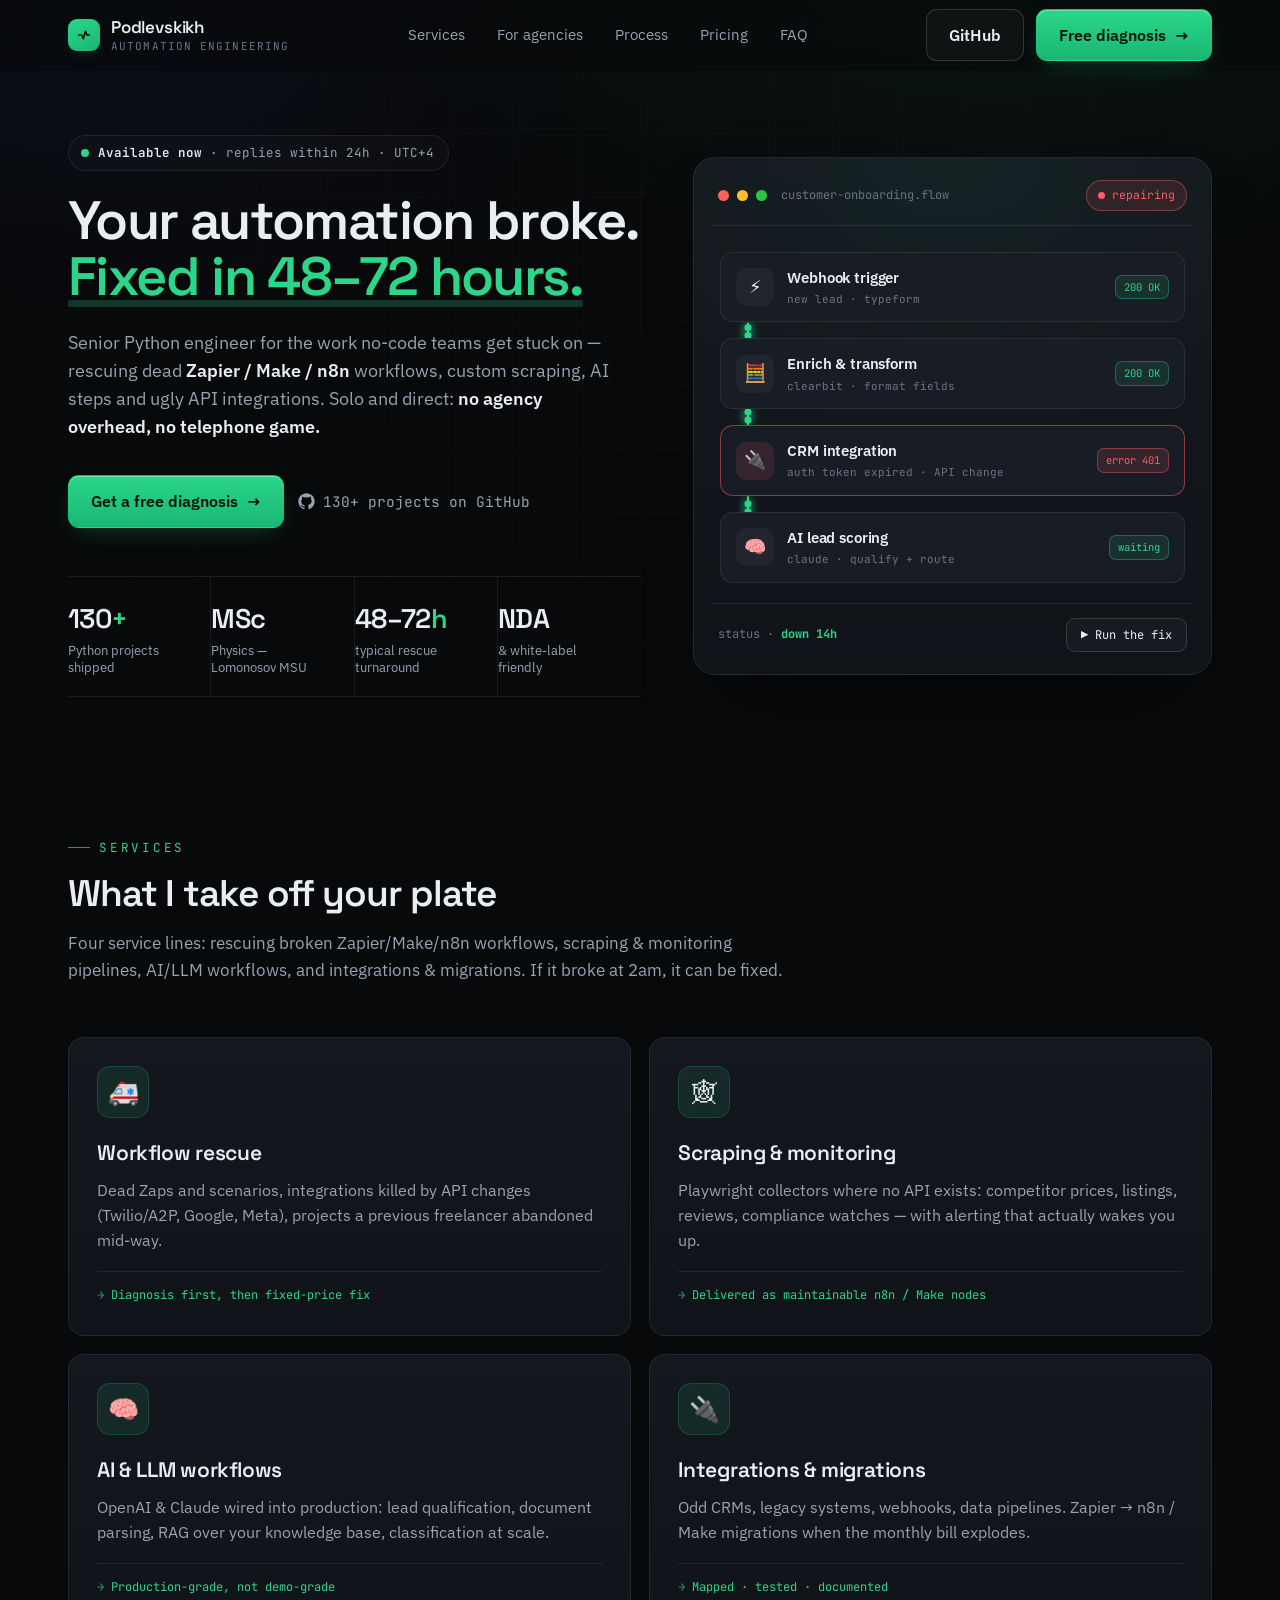
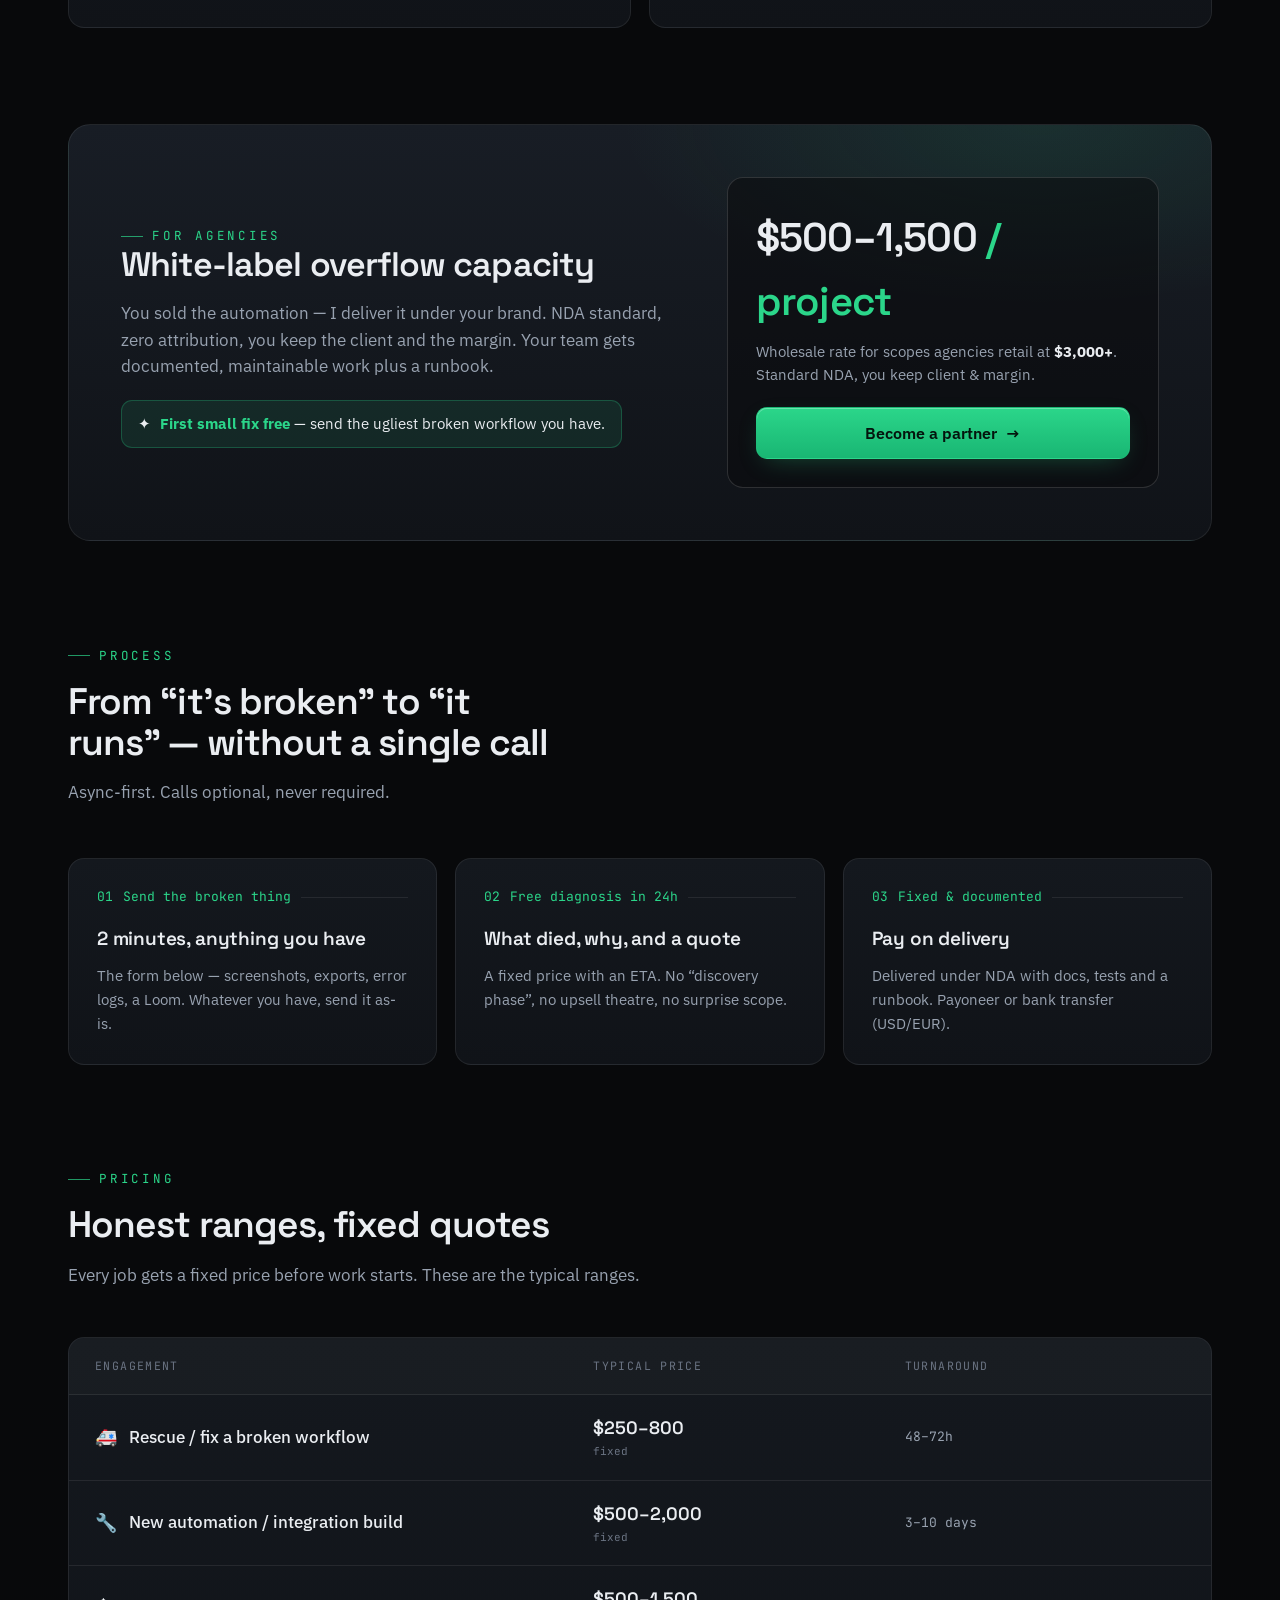
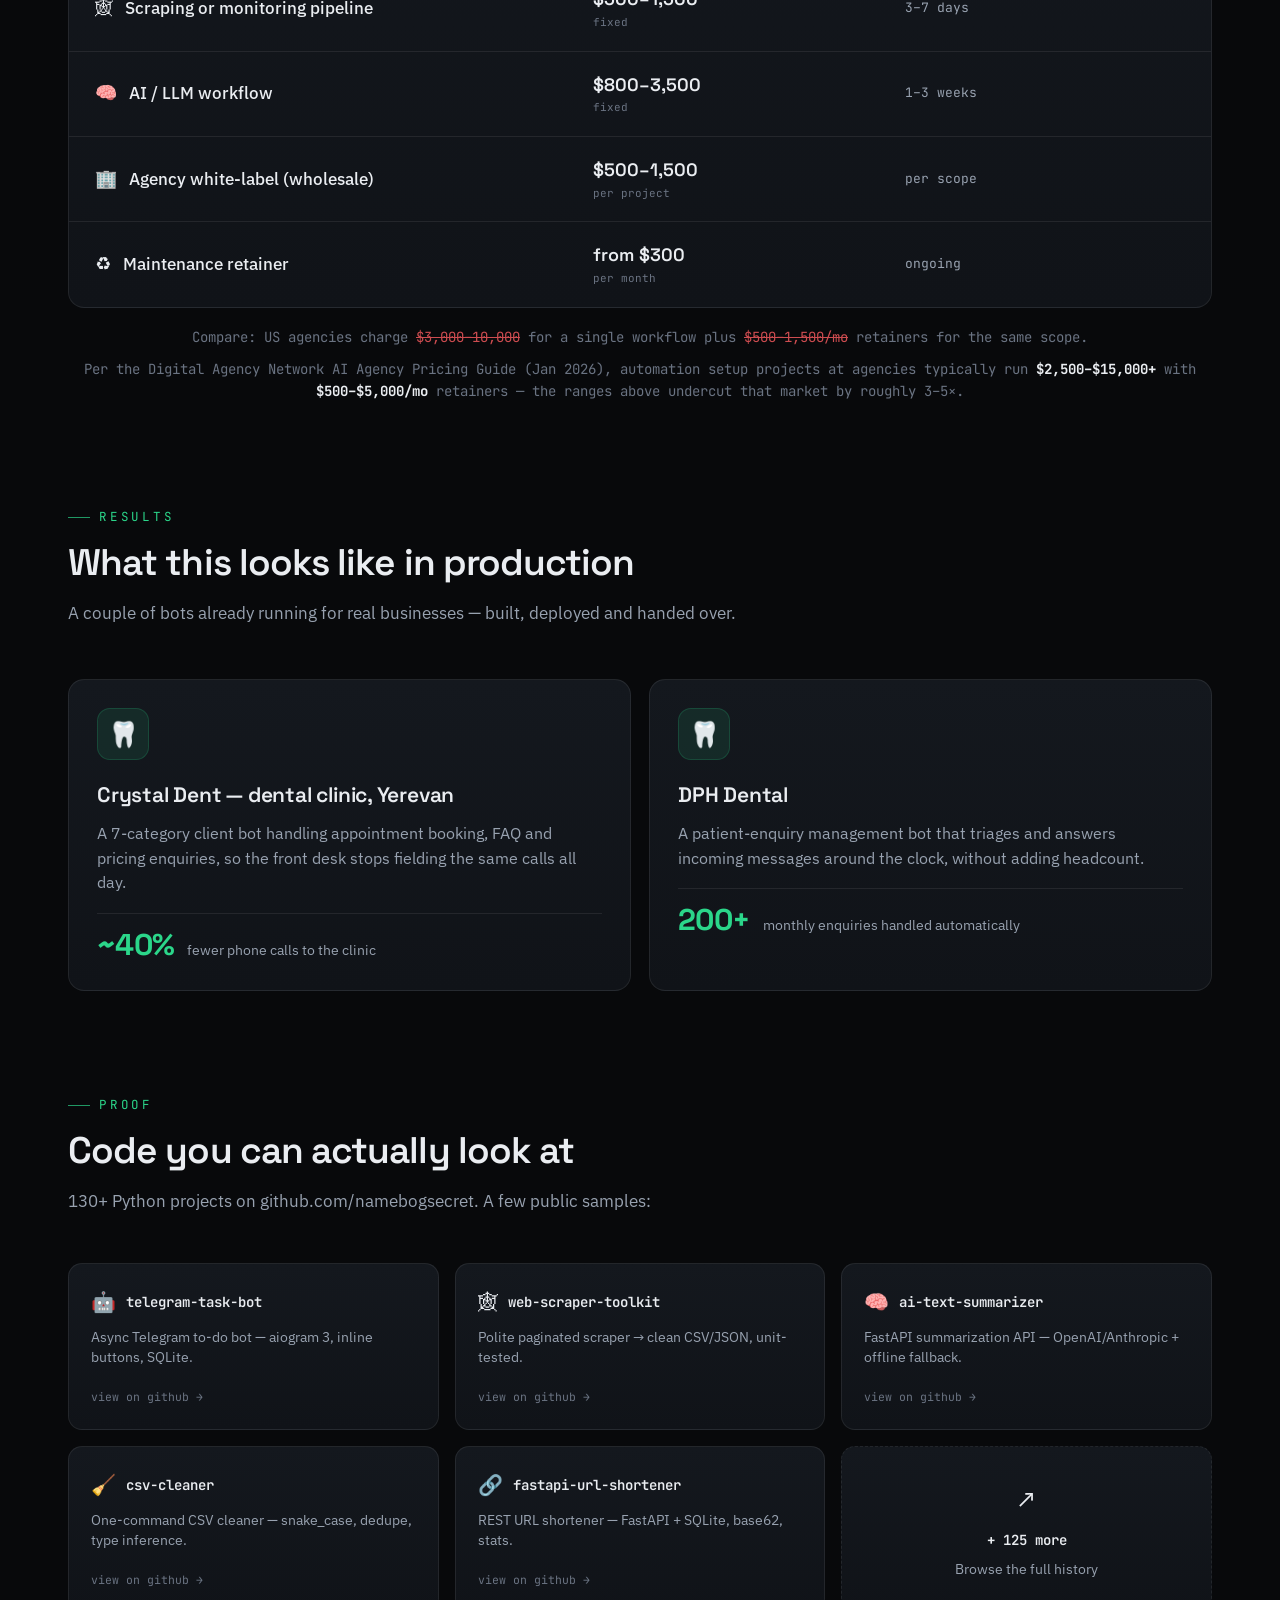
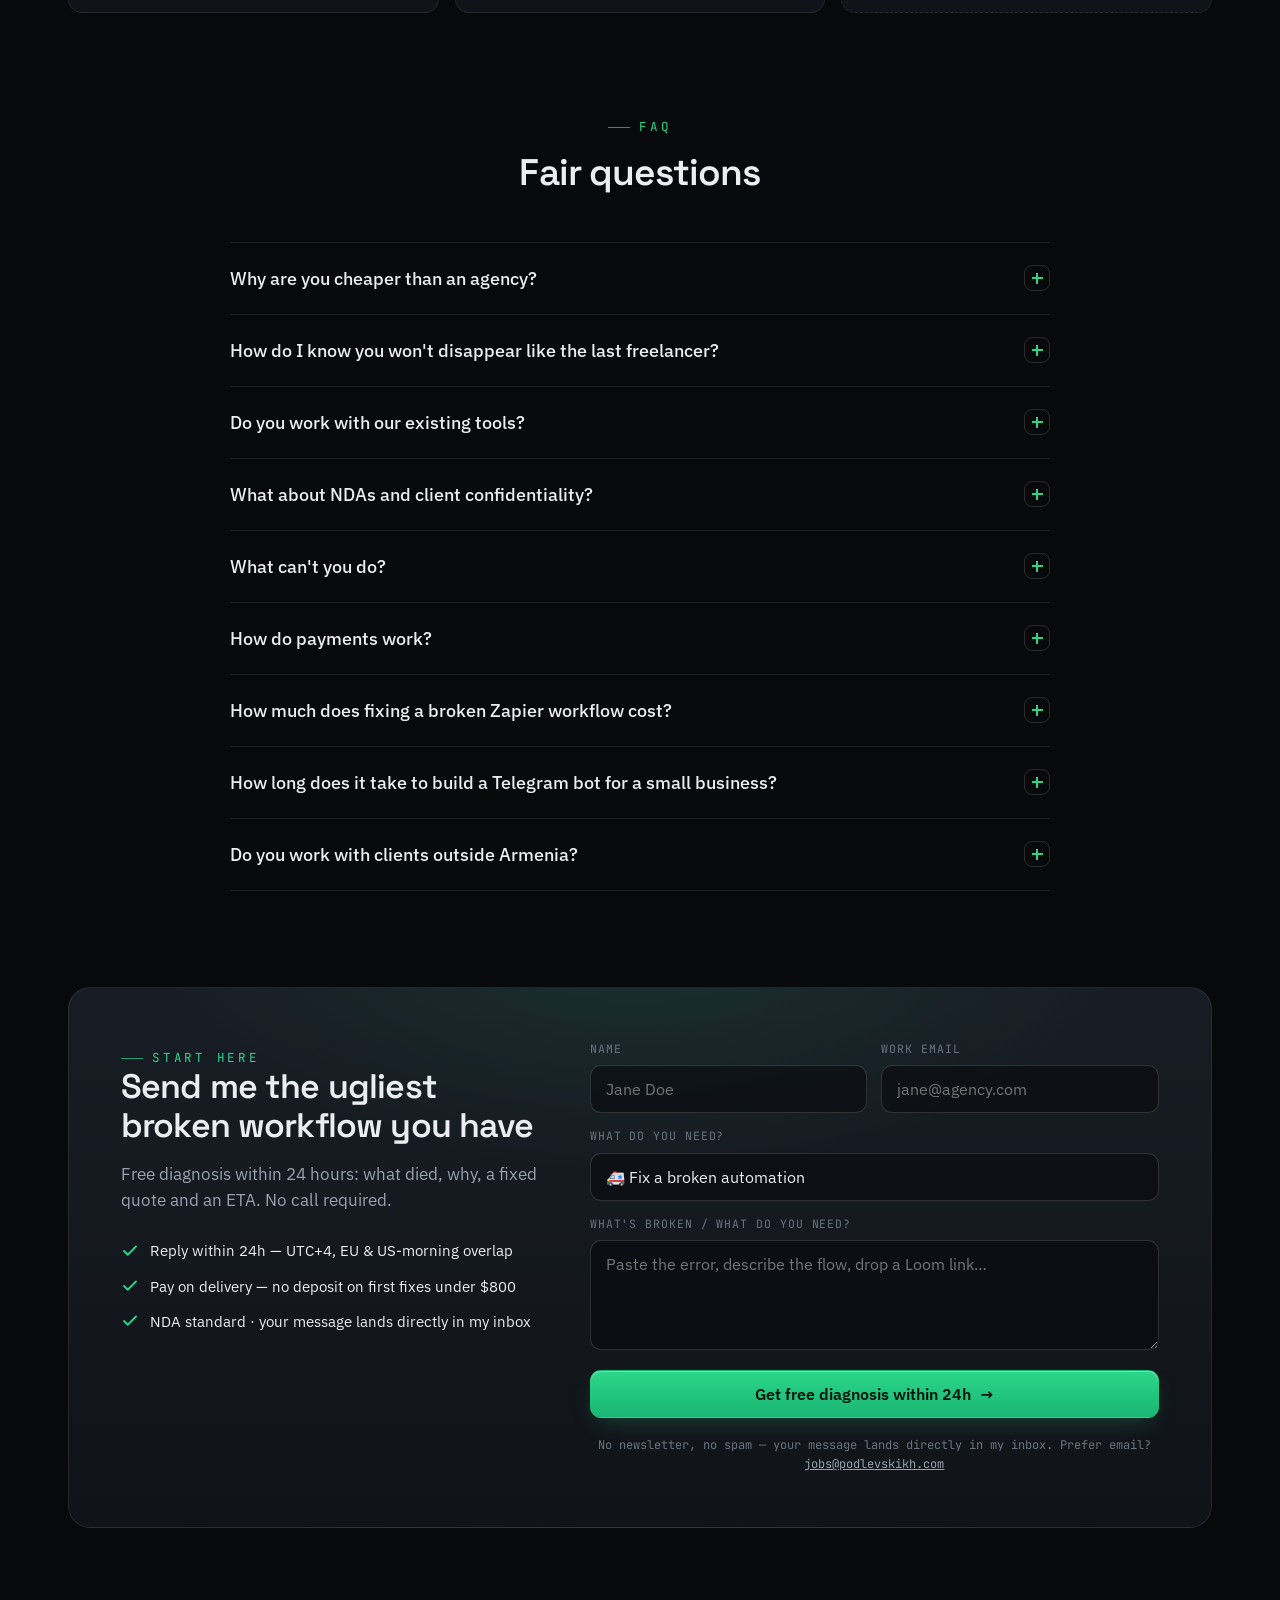
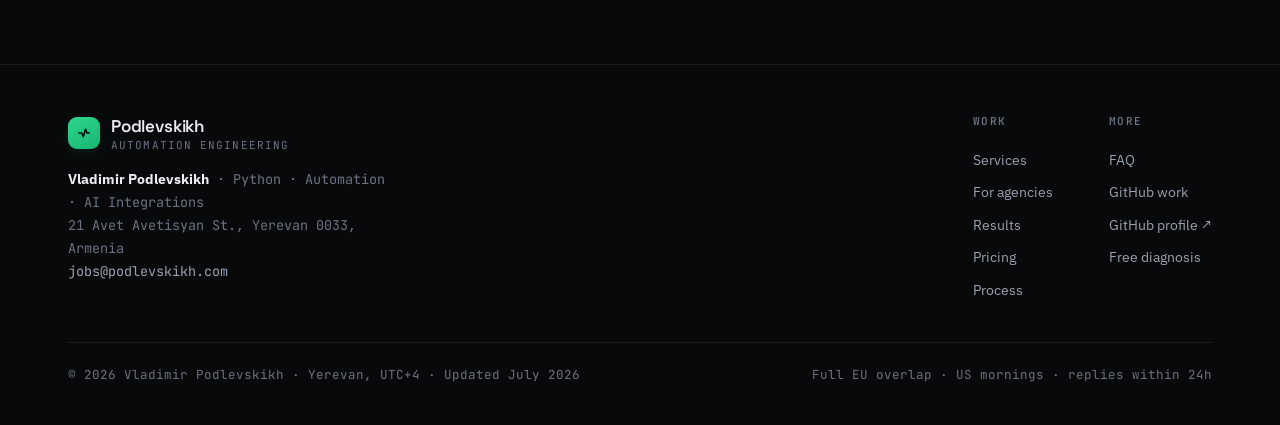
==== index.html @ 2c245bb0 "analytics: add CTA + outbound tracking Add the merged CTA-name + outbound-link click tracker right a" ====
<!DOCTYPE html>
<html lang="en">
<head>
<meta charset="UTF-8" />
<meta name="yandex-verification" content="cd1fa182e7c791ec" />
<meta name="viewport" content="width=device-width, initial-scale=1" />
<title>Podlevskikh Automation — Broken Zapier/Make/n8n Fixed in 48–72h</title>
<meta name="description" content="Senior Python engineer who rescues broken Zapier, Make and n8n automations in 48–72h, plus custom scraping, AI/LLM workflows and integrations." />
<link rel="canonical" href="https://auto.podlevskikh.com/" />
<meta property="og:title" content="Podlevskikh Automation — broken workflows fixed in 48–72h" />
<meta property="og:description" content="Rescue for dead Zapier/Make/n8n automations · custom scraping · AI/LLM workflows · white-label for agencies. Free diagnosis within 24h." />
<meta property="og:type" content="website" />
<meta property="og:url" content="https://auto.podlevskikh.com/" />
<link rel="icon" href="data:image/svg+xml,%3Csvg xmlns='http://www.w3.org/2000/svg' viewBox='0 0 100 100'%3E%3Ctext y='.9em' font-size='90'%3E🚑%3C/text%3E%3C/svg%3E" />
<script type="application/ld+json">
{"@context":"https://schema.org","@type":"ProfessionalService","name":"Podlevskikh Automation",
"description":"Automation rescue and custom workflow engineering: Zapier/Make/n8n fixes, web scraping, AI/LLM integrations.",
"datePublished":"2026-06-08","dateModified":"2026-07-11",
"founder":{"@type":"Person","@id":"https://tutor.podlevskikh.com/#vladimir","name":"Vladimir Podlevskikh",
"jobTitle":"Senior Python Automation Engineer",
"alumniOf":{"@type":"CollegeOrUniversity","name":"Lomonosov Moscow State University"},
"knowsAbout":["Zapier automation","Make.com","n8n","Python automation","Web scraping","LLM workflows","API integrations"],
"sameAs":["https://tutor.podlevskikh.com/","https://podlevskikh.com/","https://auto.podlevskikh.com/","https://calc.podlevskikh.com/","https://calculators.podlevskikh.com/","https://olymp.podlevskikh.com/","https://events.podlevskikh.com/","https://ideas.podlevskikh.com/","https://physics.podlevskikh.com/","https://aiact.podlevskikh.com/","https://github.com/namebogsecret","https://www.linkedin.com/in/vladimir-podlevskikh"]},
"email":"jobs@podlevskikh.com",
"url":"https://auto.podlevskikh.com/",
"address":{"@type":"PostalAddress","streetAddress":"21 Avet Avetisyan St.","addressLocality":"Yerevan","postalCode":"0033","addressCountry":"AM"},
"areaServed":["US","EU","UK"],"priceRange":"$250-$3500"}
</script>
<script type="application/ld+json">
{"@context":"https://schema.org","@type":"FAQPage","mainEntity":[
{"@type":"Question","name":"Why are you cheaper than an agency?","acceptedAnswer":{"@type":"Answer","text":"No office, no sales team, no project managers — you pay for engineering only. I'm based in Yerevan (UTC+4) with full EU overlap and US-morning availability, which keeps my costs low and my response times fast."}},
{"@type":"Question","name":"How do I know you won't disappear like the last freelancer?","acceptedAnswer":{"@type":"Answer","text":"Three things: you pay on delivery (not upfront), every job ships with documentation and a runbook your team can use without me, and my GitHub history — 130+ projects over years — is public."}},
{"@type":"Question","name":"Do you work with our existing tools?","acceptedAnswer":{"@type":"Answer","text":"Yes. n8n, Make, Zapier, plus raw Python where connectors don't exist. I deliver inside your stack so your team can maintain it — or I stay on a retainer and maintain it for you."}},
{"@type":"Question","name":"What about NDAs and client confidentiality?","acceptedAnswer":{"@type":"Answer","text":"NDA is standard for white-label work — your client never learns I exist. For direct clients: your data stays in your systems; I work through accesses you control and you revoke them when we're done."}},
{"@type":"Question","name":"What can't you do?","acceptedAnswer":{"@type":"Answer","text":"I don't take projects requiring HIPAA-regulated patient-data processing, on-site presence, or 24/7 phone support. If your project needs a 10-person team, I'll tell you in the diagnosis instead of pretending."}},
{"@type":"Question","name":"How do payments work?","acceptedAnswer":{"@type":"Answer","text":"Fixed quote, then delivery, then payment via Payoneer or bank transfer (USD/EUR). Retainers are billed monthly. No deposits for first-time fixes under $800."}},
{"@type":"Question","name":"How much does fixing a broken Zapier workflow cost?","acceptedAnswer":{"@type":"Answer","text":"A rescue or fix of a broken Zapier, Make or n8n workflow is a fixed price of $250–800, quoted up front after a free diagnosis, and delivered in 48–72 hours."}},
{"@type":"Question","name":"How long does it take to build a Telegram bot for a small business?","acceptedAnswer":{"@type":"Answer","text":"A custom Telegram or chatbot build typically takes 5–10 days from requirements to launch, with a first working demo within 48 hours. Prices start at $500."}},
{"@type":"Question","name":"Do you work with clients outside Armenia?","acceptedAnswer":{"@type":"Answer","text":"Yes. Work is async-first and fully remote for clients in the US, EU and UK, with EU and US-morning overlap from UTC+4. Most projects never need a single call."}}
]}
</script>
<link rel="preconnect" href="https://fonts.googleapis.com" />
<link rel="preconnect" href="https://fonts.gstatic.com" crossorigin />
<link href="https://fonts.googleapis.com/css2?family=Space+Grotesk:wght@400;500;600;700&family=IBM+Plex+Sans:wght@400;500;600&family=JetBrains+Mono:wght@400;500;600&display=swap" rel="stylesheet" />
<link rel="stylesheet" href="styles.css" />
<script>/* analytics: неблокирующая */
window.addEventListener("load",function(){try{window.goatcounter=window.goatcounter||{};window.goatcounter.path=function(p){return location.host+(p==="/"?"/index":p)};var s=document.createElement("script");s.async=true;s.src="//gc.zgo.at/count.js";s.setAttribute("data-goatcounter","https://stats.podlevskikh.com/count");s.onerror=function(){};document.body.appendChild(s)}catch(e){}});
</script>
<script>document.addEventListener("click",function(ev){try{var a=ev.target.closest("a");if(!a||!a.href)return;var href=a.href,name=null;if(/t\.me\/yerevan_afisha_bot/.test(href))name="telegram-afisha";else if(/t\.me\/podlevskikh_consult_bot/.test(href))name="telegram-consult";else if(/t\.me\/VladimirPodlevskikh/.test(href))name="telegram-personal";else if(/calendly\.com/.test(href))name="calendly";else if(/tutor\.podlevskikh\.com/.test(href)&&location.host!=="tutor.podlevskikh.com")name="to-tutor";var path;if(name){path="/cta-"+name;}else if(a.hostname&&a.hostname!==location.hostname&&(a.protocol==="http:"||a.protocol==="https:")){path="/out-"+a.hostname;}else return;var u="https://stats.podlevskikh.com/count?p="+encodeURIComponent(location.host+path)+"&e=true";if(navigator.sendBeacon){navigator.sendBeacon(u)}else{(new Image()).src=u}}catch(e){}},true);</script>
</head>
<body>

<!-- ============================ NAV ============================ -->
<header class="nav">
  <div class="wrap nav-inner">
    <a class="brand" href="#top">
      <span class="mark">
        <svg viewBox="0 0 24 24" fill="none" stroke="#04140d" stroke-width="2.2" stroke-linecap="round" stroke-linejoin="round">
          <path d="M5 12h4l2 5 3-10 2 5h3" />
        </svg>
      </span>
      <span>Podlevskikh<small>AUTOMATION ENGINEERING</small></span>
    </a>
    <nav class="nav-links">
      <a href="#services">Services</a>
      <a href="#agencies">For agencies</a>
      <a href="#process">Process</a>
      <a href="#pricing">Pricing</a>
      <a href="#faq">FAQ</a>
    </nav>
    <div class="nav-cta">
      <a class="btn btn-ghost" href="https://github.com/namebogsecret" target="_blank" rel="noopener">GitHub</a>
      <a class="btn btn-primary" href="#quote">Free diagnosis <span class="arrow">→</span></a>
    </div>
  </div>
</header>

<main id="top">

<!-- ============================ HERO ============================ -->
<section class="hero">
  <div class="wrap hero-grid">
    <div class="hero-left">
      <div class="status-pill reveal">
        <span class="dot"></span>
        <span><b>Available now</b> · replies within 24h · UTC+4</span>
      </div>
      <h1 class="hero-title reveal d1">Your automation broke.<br /><em>Fixed in 48–72 hours.</em></h1>
      <p class="hero-sub reveal d2">
        Senior Python engineer for the work no-code teams get stuck on — rescuing dead
        <strong>Zapier / Make / n8n</strong> workflows, custom scraping, AI steps and ugly API
        integrations. Solo and direct: <strong>no agency overhead, no telephone game.</strong>
      </p>
      <div class="hero-actions reveal d3">
        <a class="btn btn-primary" href="#quote">Get a free diagnosis <span class="arrow">→</span></a>
        <a class="gh-link" href="https://github.com/namebogsecret" target="_blank" rel="noopener">
          <svg viewBox="0 0 24 24" fill="currentColor"><path d="M12 .5C5.6.5.5 5.6.5 12c0 5.1 3.3 9.4 7.9 10.9.6.1.8-.2.8-.5v-2c-3.2.7-3.9-1.4-3.9-1.4-.5-1.3-1.3-1.7-1.3-1.7-1.1-.7.1-.7.1-.7 1.2.1 1.8 1.2 1.8 1.2 1 1.8 2.7 1.3 3.4 1 .1-.8.4-1.3.7-1.6-2.6-.3-5.3-1.3-5.3-5.7 0-1.3.5-2.3 1.2-3.1-.1-.3-.5-1.5.1-3.1 0 0 1-.3 3.3 1.2a11.5 11.5 0 0 1 6 0C17 4.6 18 4.9 18 4.9c.6 1.6.2 2.8.1 3.1.8.8 1.2 1.8 1.2 3.1 0 4.4-2.7 5.4-5.3 5.7.4.4.8 1.1.8 2.2v3.3c0 .3.2.6.8.5 4.6-1.5 7.9-5.8 7.9-10.9C23.5 5.6 18.4.5 12 .5Z"/></svg>
          130+ projects on GitHub
        </a>
      </div>

      <div class="hero-trust reveal d4">
        <div class="cell">
          <div class="num"><span data-count="130" data-suffix="+">0</span><span class="u">+</span></div>
          <div class="lbl">Python projects<br />shipped</div>
        </div>
        <div class="cell">
          <div class="num">MSc</div>
          <div class="lbl">Physics —<br />Lomonosov MSU</div>
        </div>
        <div class="cell">
          <div class="num"><span data-count="48">0</span>–<span data-count="72">0</span><span class="u">h</span></div>
          <div class="lbl">typical rescue<br />turnaround</div>
        </div>
        <div class="cell">
          <div class="num">NDA</div>
          <div class="lbl">&amp; white-label<br />friendly</div>
        </div>
      </div>
    </div>

    <!-- workflow diagram -->
    <div class="hero-right reveal d2">
      <div class="flow-card">
        <div class="flow-head">
          <div class="left">
            <span class="tl"></span><span class="tl"></span><span class="tl"></span>
            <span class="title">customer-onboarding.flow</span>
          </div>
          <span class="flow-state broken"><span class="sd"></span>workflow down</span>
        </div>

        <div class="flow-stage">
          <svg class="flow-svg" preserveAspectRatio="none"></svg>
          <div class="flow-nodes">
            <div class="fnode ok">
              <span class="ico">⚡</span>
              <span class="meta"><span class="nm">Webhook trigger</span><span class="ds">new lead · typeform</span></span>
              <span class="badge">200 OK</span>
            </div>
            <div class="fnode ok">
              <span class="ico">🧮</span>
              <span class="meta"><span class="nm">Enrich &amp; transform</span><span class="ds">clearbit · format fields</span></span>
              <span class="badge">200 OK</span>
            </div>
            <div class="fnode target">
              <span class="ico">🔌</span>
              <span class="meta"><span class="nm">CRM integration</span><span class="ds">auth token expired · API change</span></span>
              <span class="badge">error 401</span>
            </div>
            <div class="fnode ok">
              <span class="ico">🧠</span>
              <span class="meta"><span class="nm">AI lead scoring</span><span class="ds">claude · qualify + route</span></span>
              <span class="badge">waiting</span>
            </div>
          </div>
        </div>

        <div class="flow-foot">
          <span class="timer">status · <b>down 14h</b></span>
          <button class="flow-btn"><span>▶</span> Run the fix</button>
        </div>
      </div>
    </div>
  </div>
</section>

<!-- ============================ SERVICES ============================ -->
<section class="section" id="services">
  <div class="wrap">
    <div class="section-head reveal">
      <span class="eyebrow">Services</span>
      <h2>What I take off your plate</h2>
      <p>Four service lines: rescuing broken Zapier/Make/n8n workflows, scraping &amp; monitoring pipelines, AI/LLM workflows, and integrations &amp; migrations. If it broke at 2am, it can be fixed.</p>
    </div>

    <div class="services-grid">
      <article class="svc reveal">
        <div class="ico">🚑</div>
        <h3>Workflow rescue</h3>
        <p>Dead Zaps and scenarios, integrations killed by API changes (Twilio/A2P, Google, Meta), projects a previous freelancer abandoned mid-way.</p>
        <span class="tag">Diagnosis first, then fixed-price fix</span>
      </article>

      <article class="svc reveal d1">
        <div class="ico">🕸</div>
        <h3>Scraping &amp; monitoring</h3>
        <p>Playwright collectors where no API exists: competitor prices, listings, reviews, compliance watches — with alerting that actually wakes you up.</p>
        <span class="tag">Delivered as maintainable n8n / Make nodes</span>
      </article>

      <article class="svc reveal">
        <div class="ico">🧠</div>
        <h3>AI &amp; LLM workflows</h3>
        <p>OpenAI &amp; Claude wired into production: lead qualification, document parsing, RAG over your knowledge base, classification at scale.</p>
        <span class="tag">Production-grade, not demo-grade</span>
      </article>

      <article class="svc reveal d1">
        <div class="ico">🔌</div>
        <h3>Integrations &amp; migrations</h3>
        <p>Odd CRMs, legacy systems, webhooks, data pipelines. Zapier → n8n / Make migrations when the monthly bill explodes.</p>
        <span class="tag">Mapped · tested · documented</span>
      </article>
    </div>
  </div>
</section>

<!-- ============================ AGENCIES ============================ -->
<section class="section" id="agencies" style="padding-top: 0;">
  <div class="wrap">
    <div class="band reveal">
      <div class="band-text">
        <span class="eyebrow">For agencies</span>
        <h2>White-label overflow capacity</h2>
        <p>You sold the automation — I deliver it under your brand. NDA standard, zero attribution, you keep the client and the margin. Your team gets documented, maintainable work plus a runbook.</p>
        <div class="free">✦ <span><b>First small fix free</b> — send the ugliest broken workflow you have.</span></div>
      </div>
      <div class="price-box">
        <div class="big">$500–1,500<span> / project</span></div>
        <div class="cap">Wholesale rate for scopes agencies retail at <b style="color:var(--text)">$3,000+</b>. Standard NDA, you keep client &amp; margin.</div>
        <a class="btn btn-primary" href="#quote" style="margin-top:20px;width:100%;justify-content:center;">Become a partner <span class="arrow">→</span></a>
      </div>
    </div>
  </div>
</section>

<!-- ============================ PROCESS ============================ -->
<section class="section" id="process" style="padding-top: 0;">
  <div class="wrap">
    <div class="section-head reveal">
      <span class="eyebrow">Process</span>
      <h2>From “it's broken” to “it runs” — without a single call</h2>
      <p>Async-first. Calls optional, never required.</p>
    </div>

    <div class="steps">
      <div class="step reveal">
        <div class="n">Send the broken thing</div>
        <h3>2 minutes, anything you have</h3>
        <p>The form below — screenshots, exports, error logs, a Loom. Whatever you have, send it as-is.</p>
      </div>
      <div class="step reveal d1">
        <div class="n">Free diagnosis in 24h</div>
        <h3>What died, why, and a quote</h3>
        <p>A fixed price with an ETA. No “discovery phase”, no upsell theatre, no surprise scope.</p>
      </div>
      <div class="step reveal d2">
        <div class="n">Fixed &amp; documented</div>
        <h3>Pay on delivery</h3>
        <p>Delivered under NDA with docs, tests and a runbook. Payoneer or bank transfer (USD/EUR).</p>
      </div>
    </div>
  </div>
</section>

<!-- ============================ PRICING ============================ -->
<section class="section" id="pricing" style="padding-top: 0;">
  <div class="wrap">
    <div class="section-head reveal">
      <span class="eyebrow">Pricing</span>
      <h2>Honest ranges, fixed quotes</h2>
      <p>Every job gets a fixed price before work starts. These are the typical ranges.</p>
    </div>

    <div class="ptable reveal">
      <div class="prow head">
        <div>Engagement</div><div>Typical price</div><div>Turnaround</div>
      </div>
      <div class="prow">
        <div class="eng"><span class="e-ico">🚑</span> Rescue / fix a broken workflow</div>
        <div class="pp">$250–800 <span class="fx">fixed</span></div>
        <div class="tt">48–72h</div>
      </div>
      <div class="prow">
        <div class="eng"><span class="e-ico">🔧</span> New automation / integration build</div>
        <div class="pp">$500–2,000 <span class="fx">fixed</span></div>
        <div class="tt">3–10 days</div>
      </div>
      <div class="prow">
        <div class="eng"><span class="e-ico">🕸</span> Scraping or monitoring pipeline</div>
        <div class="pp">$500–1,500 <span class="fx">fixed</span></div>
        <div class="tt">3–7 days</div>
      </div>
      <div class="prow">
        <div class="eng"><span class="e-ico">🧠</span> AI / LLM workflow</div>
        <div class="pp">$800–3,500 <span class="fx">fixed</span></div>
        <div class="tt">1–3 weeks</div>
      </div>
      <div class="prow">
        <div class="eng"><span class="e-ico">🏢</span> Agency white-label (wholesale)</div>
        <div class="pp">$500–1,500 <span class="fx">per project</span></div>
        <div class="tt">per scope</div>
      </div>
      <div class="prow">
        <div class="eng"><span class="e-ico">♻️</span> Maintenance retainer</div>
        <div class="pp">from $300 <span class="fx">per month</span></div>
        <div class="tt">ongoing</div>
      </div>
    </div>
    <p class="pcompare reveal">Compare: US agencies charge <s>$3,000–10,000</s> for a single workflow plus <s>$500–1,500/mo</s> retainers for the same scope.</p>
    <p class="pcompare reveal" style="margin-top:10px;">Per the <a href="https://digitalagencynetwork.com/ai-agency-pricing/" target="_blank" rel="noopener">Digital Agency Network AI Agency Pricing Guide (Jan 2026)</a>, automation setup projects at agencies typically run <b style="color:var(--text)">$2,500–$15,000+</b> with <b style="color:var(--text)">$500–$5,000/mo</b> retainers — the ranges above undercut that market by roughly 3–5×.</p>
  </div>
</section>

<!-- ============================ RESULTS ============================ -->
<section class="section" id="results" style="padding-top: 0;">
  <div class="wrap">
    <div class="section-head reveal">
      <span class="eyebrow">Results</span>
      <h2>What this looks like in production</h2>
      <p>A couple of bots already running for real businesses — built, deployed and handed over.</p>
    </div>

    <div class="services-grid">
      <article class="svc case reveal">
        <div class="ico">🦷</div>
        <h3>Crystal Dent — dental clinic, Yerevan</h3>
        <p>A 7-category client bot handling appointment booking, FAQ and pricing enquiries, so the front desk stops fielding the same calls all day.</p>
        <div class="case-stat"><span class="big">~40%</span><span class="cap">fewer phone calls to the clinic</span></div>
      </article>

      <article class="svc case reveal d1">
        <div class="ico">🦷</div>
        <h3>DPH Dental</h3>
        <p>A patient-enquiry management bot that triages and answers incoming messages around the clock, without adding headcount.</p>
        <div class="case-stat"><span class="big">200+</span><span class="cap">monthly enquiries handled automatically</span></div>
      </article>
    </div>
  </div>
</section>

<!-- ============================ PROOF ============================ -->
<section class="section" id="proof" style="padding-top: 0;">
  <div class="wrap">
    <div class="section-head reveal">
      <span class="eyebrow">Proof</span>
      <h2>Code you can actually look at</h2>
      <p>130+ Python projects on github.com/namebogsecret. A few public samples:</p>
    </div>

    <div class="proof-grid">
      <a class="repo reveal" href="https://github.com/namebogsecret/telegram-task-bot" target="_blank" rel="noopener">
        <div class="top"><span class="rico">🤖</span><span class="rname">telegram-task-bot</span></div>
        <p>Async Telegram to-do bot — aiogram 3, inline buttons, SQLite.</p>
        <span class="gh">view on github →</span>
      </a>
      <a class="repo reveal d1" href="https://github.com/namebogsecret/web-scraper-toolkit" target="_blank" rel="noopener">
        <div class="top"><span class="rico">🕸</span><span class="rname">web-scraper-toolkit</span></div>
        <p>Polite paginated scraper → clean CSV/JSON, unit-tested.</p>
        <span class="gh">view on github →</span>
      </a>
      <a class="repo reveal d2" href="https://github.com/namebogsecret/ai-text-summarizer" target="_blank" rel="noopener">
        <div class="top"><span class="rico">🧠</span><span class="rname">ai-text-summarizer</span></div>
        <p>FastAPI summarization API — OpenAI/Anthropic + offline fallback.</p>
        <span class="gh">view on github →</span>
      </a>
      <a class="repo reveal" href="https://github.com/namebogsecret/csv-cleaner" target="_blank" rel="noopener">
        <div class="top"><span class="rico">🧹</span><span class="rname">csv-cleaner</span></div>
        <p>One-command CSV cleaner — snake_case, dedupe, type inference.</p>
        <span class="gh">view on github →</span>
      </a>
      <a class="repo reveal d1" href="https://github.com/namebogsecret/fastapi-url-shortener" target="_blank" rel="noopener">
        <div class="top"><span class="rico">🔗</span><span class="rname">fastapi-url-shortener</span></div>
        <p>REST URL shortener — FastAPI + SQLite, base62, stats.</p>
        <span class="gh">view on github →</span>
      </a>
      <a class="repo reveal d2" href="https://github.com/namebogsecret" target="_blank" rel="noopener" style="display:flex;align-items:center;justify-content:center;text-align:center;border-style:dashed;">
        <div style="display:flex;flex-direction:column;gap:8px;align-items:center;">
          <span class="rico" style="font-size:26px;">↗</span>
          <span class="rname">+ 125 more</span>
          <p style="margin:0;">Browse the full history</p>
        </div>
      </a>
    </div>
  </div>
</section>

<!-- ============================ FAQ ============================ -->
<section class="section" id="faq" style="padding-top: 0;">
  <div class="wrap">
    <div class="section-head center reveal">
      <span class="eyebrow" style="justify-content:center;">FAQ</span>
      <h2>Fair questions</h2>
    </div>

    <div class="faq-wrap reveal">
      <div class="faq-item">
        <button class="faq-q">Why are you cheaper than an agency?<span class="pm"></span></button>
        <div class="faq-a"><div class="inner">No office, no sales team, no project managers — you pay for engineering only. I'm based in Yerevan (UTC+4) with full EU overlap and US-morning availability, which keeps my costs low and my response times fast.</div></div>
      </div>
      <div class="faq-item">
        <button class="faq-q">How do I know you won't disappear like the last freelancer?<span class="pm"></span></button>
        <div class="faq-a"><div class="inner">Three things: you pay on delivery (not upfront), every job ships with documentation and a runbook your team can use without me, and my GitHub history — 130+ projects over years — is public. Disappearing acts don't leave that kind of paper trail.</div></div>
      </div>
      <div class="faq-item">
        <button class="faq-q">Do you work with our existing tools?<span class="pm"></span></button>
        <div class="faq-a"><div class="inner">Yes. n8n, Make, Zapier, plus raw Python where connectors don't exist. I deliver inside your stack so your team can maintain it — or I stay on a retainer and maintain it for you.</div></div>
      </div>
      <div class="faq-item">
        <button class="faq-q">What about NDAs and client confidentiality?<span class="pm"></span></button>
        <div class="faq-a"><div class="inner">NDA is standard for white-label work — your client never learns I exist. For direct clients: your data stays in your systems; I work through accesses you control and you revoke them when we're done.</div></div>
      </div>
      <div class="faq-item">
        <button class="faq-q">What can't you do?<span class="pm"></span></button>
        <div class="faq-a"><div class="inner">I don't take projects requiring HIPAA-regulated patient-data processing, on-site presence, or 24/7 phone support. If your project needs a 10-person team, I'll tell you in the diagnosis instead of pretending.</div></div>
      </div>
      <div class="faq-item">
        <button class="faq-q">How do payments work?<span class="pm"></span></button>
        <div class="faq-a"><div class="inner">Fixed quote → delivery → payment via Payoneer or bank transfer (USD/EUR). Retainers are billed monthly. No deposits for first-time fixes under $800.</div></div>
      </div>
      <div class="faq-item">
        <button class="faq-q">How much does fixing a broken Zapier workflow cost?<span class="pm"></span></button>
        <div class="faq-a"><div class="inner">A rescue or fix of a broken Zapier, Make or n8n workflow is a fixed price of $250–800, quoted up front after a free diagnosis, and delivered in 48–72 hours. You see the price before any work starts.</div></div>
      </div>
      <div class="faq-item">
        <button class="faq-q">How long does it take to build a Telegram bot for a small business?<span class="pm"></span></button>
        <div class="faq-a"><div class="inner">A custom Telegram or chatbot build typically takes 5–10 days from requirements to launch, with a first working demo within 48 hours. Prices start at $500, depending on scope and integrations.</div></div>
      </div>
      <div class="faq-item">
        <button class="faq-q">Do you work with clients outside Armenia?<span class="pm"></span></button>
        <div class="faq-a"><div class="inner">Yes. Work is async-first and fully remote — clients in the US, EU and UK, with EU and US-morning overlap from UTC+4 (Yerevan). Most projects never need a single call.</div></div>
      </div>
    </div>
  </div>
</section>

<!-- ============================ CONTACT ============================ -->
<section class="section" id="quote" style="padding-top: 0;">
  <div class="wrap">
    <div class="contact reveal">
      <div class="left">
        <span class="eyebrow">Start here</span>
        <h2>Send me the ugliest broken workflow you have</h2>
        <p>Free diagnosis within 24 hours: what died, why, a fixed quote and an ETA. No call required.</p>
        <div class="assure">
          <div class="a"><svg class="c" viewBox="0 0 24 24" fill="none" stroke="currentColor" stroke-width="2.4" stroke-linecap="round" stroke-linejoin="round"><path d="M20 6 9 17l-5-5"/></svg> Reply within 24h — UTC+4, EU &amp; US-morning overlap</div>
          <div class="a"><svg class="c" viewBox="0 0 24 24" fill="none" stroke="currentColor" stroke-width="2.4" stroke-linecap="round" stroke-linejoin="round"><path d="M20 6 9 17l-5-5"/></svg> Pay on delivery — no deposit on first fixes under $800</div>
          <div class="a"><svg class="c" viewBox="0 0 24 24" fill="none" stroke="currentColor" stroke-width="2.4" stroke-linecap="round" stroke-linejoin="round"><path d="M20 6 9 17l-5-5"/></svg> NDA standard · your message lands directly in my inbox</div>
        </div>
      </div>

      <form class="form" id="quote-form" action="https://formsubmit.co/ajax/jobs@podlevskikh.com" method="POST">
        <input type="hidden" name="_subject" value="🔥 LEAD: automation request from landing" />
        <input type="hidden" name="_template" value="table" />
        <input type="text" name="_honey" style="display:none" tabindex="-1" autocomplete="off" />
        <div class="field row2">
          <div class="field"><label for="name">Name</label><input id="name" name="name" type="text" placeholder="Jane Doe" required /></div>
          <div class="field"><label for="email">Work email</label><input id="email" name="email" type="email" placeholder="jane@agency.com" required /></div>
        </div>
        <div class="field">
          <label for="need">What do you need?</label>
          <select id="need" name="type">
            <option value="rescue">🚑 Fix a broken automation</option>
            <option value="build">🔧 Build a new automation / integration</option>
            <option value="scraping">🕸 Scraping / monitoring pipeline</option>
            <option value="ai">🧠 AI / LLM workflow</option>
            <option value="whitelabel">🏢 Agency — white-label partnership</option>
            <option value="other">Something else</option>
          </select>
        </div>
        <div class="field">
          <label for="msg">What's broken / what do you need?</label>
          <textarea id="msg" name="message" placeholder="Paste the error, describe the flow, drop a Loom link…" required></textarea>
        </div>
        <button class="btn btn-primary submit" type="submit" style="width:100%;justify-content:center;">Get free diagnosis within 24h <span class="arrow">→</span></button>
        <p class="form-note">No newsletter, no spam — your message lands directly in my inbox. Prefer email? <a href="mailto:jobs@podlevskikh.com" style="color:var(--muted);text-decoration:underline;">jobs@podlevskikh.com</a></p>
        <div class="form-success"><span style="font-size:18px;">✅</span><span><b>Got it.</b> Your diagnosis lands in your inbox within 24 hours. — Vladimir</span></div>
      </form>
    </div>
  </div>
</section>

</main>

<!-- ============================ FOOTER ============================ -->
<footer class="footer">
  <div class="wrap">
    <div class="footer-grid">
      <div class="footer-brand" style="max-width:320px;">
        <a class="brand" href="#top">
          <span class="mark">
            <svg viewBox="0 0 24 24" fill="none" stroke="#04140d" stroke-width="2.2" stroke-linecap="round" stroke-linejoin="round"><path d="M5 12h4l2 5 3-10 2 5h3" /></svg>
          </span>
          <span>Podlevskikh<small>AUTOMATION ENGINEERING</small></span>
        </a>
        <p class="addr" style="margin-top:14px;">
          <b style="color:var(--text);font-family:var(--font-body);">Vladimir Podlevskikh</b> · Python · Automation · AI Integrations<br />
          21 Avet Avetisyan St., Yerevan 0033, Armenia<br />
          <a href="mailto:jobs@podlevskikh.com">jobs@podlevskikh.com</a>
        </p>
      </div>
      <div class="cols">
        <div class="col">
          <p class="col-h">Work</p>
          <a href="#services">Services</a>
          <a href="#agencies">For agencies</a>
          <a href="#results">Results</a>
          <a href="#pricing">Pricing</a>
          <a href="#process">Process</a>
        </div>
        <div class="col">
          <p class="col-h">More</p>
          <a href="#faq">FAQ</a>
          <a href="#proof">GitHub work</a>
          <a href="https://github.com/namebogsecret" target="_blank" rel="noopener">GitHub profile ↗</a>
          <a href="#quote">Free diagnosis</a>
        </div>
      </div>
    </div>
    <div class="footer-bottom">
      <span>© 2026 Vladimir Podlevskikh · Yerevan, UTC+4 · <span class="updated">Updated July 2026</span></span>
      <span>Full EU overlap · US mornings · replies within 24h</span>
    </div>
  </div>
</footer>

<script src="app.js"></script>
</body>
</html>
---- styles.css ----
/* ============================================================
   Podlevskikh Automation — engineering-grade landing
   Dark technical aesthetic. Space Grotesk / IBM Plex / JetBrains Mono
   ============================================================ */

:root {
  /* surfaces */
  --bg: #08090B;
  --bg-grid: #0B0D10;
  --elev: #101318;
  --surface: #14181E;
  --surface-2: #181D25;
  --line: rgba(255, 255, 255, 0.08);
  --line-2: rgba(255, 255, 255, 0.14);

  /* text */
  --text: #EAEDF1;
  --muted: #98A2B0;
  --faint: #6A7382;

  /* accent (emerald = "it runs") — overridable via tweaks */
  --accent: #2BD68A;
  --accent-2: #19B673;
  --accent-ink: #04140D;
  --accent-glow: rgba(43, 214, 138, 0.35);
  --accent-soft: rgba(43, 214, 138, 0.10);

  /* signal */
  --danger: #FF5E62;
  --danger-soft: rgba(255, 94, 98, 0.12);
  --amber: #F5B544;

  --radius: 16px;
  --radius-lg: 22px;
  --maxw: 1200px;

  --font-display: "Space Grotesk", system-ui, sans-serif;
  --font-body: "IBM Plex Sans", system-ui, sans-serif;
  --font-mono: "JetBrains Mono", ui-monospace, monospace;

  --ease: cubic-bezier(0.22, 1, 0.36, 1);
}

* { box-sizing: border-box; margin: 0; padding: 0; }

html { scroll-behavior: smooth; -webkit-font-smoothing: antialiased; scroll-padding-top: 90px; }

body {
  font-family: var(--font-body);
  background: var(--bg);
  color: var(--text);
  line-height: 1.6;
  font-size: 17px;
  overflow-x: hidden;
  background-image:
    radial-gradient(1100px 600px at 78% -8%, rgba(43, 214, 138, 0.08), transparent 60%),
    radial-gradient(900px 500px at 8% 4%, rgba(60, 120, 255, 0.05), transparent 55%);
  background-attachment: fixed;
}

::selection { background: var(--accent); color: var(--accent-ink); }

a { color: inherit; text-decoration: none; }

.wrap { width: 100%; max-width: var(--maxw); margin: 0 auto; padding: 0 28px; }

/* faint global grid texture */
body::before {
  content: "";
  position: fixed;
  inset: 0;
  pointer-events: none;
  z-index: 0;
  background-image:
    linear-gradient(to right, rgba(255, 255, 255, 0.022) 1px, transparent 1px),
    linear-gradient(to bottom, rgba(255, 255, 255, 0.022) 1px, transparent 1px);
  background-size: 64px 64px;
  mask-image: radial-gradient(circle at 50% 30%, #000 0%, transparent 80%);
}

/* ============================ Eyebrow / labels ============================ */
.eyebrow {
  font-family: var(--font-mono);
  font-size: 12.5px;
  letter-spacing: 0.22em;
  text-transform: uppercase;
  color: var(--accent);
  display: inline-flex;
  align-items: center;
  gap: 9px;
}
.eyebrow::before {
  content: "";
  width: 22px; height: 1px;
  background: var(--accent);
  opacity: 0.7;
}

/* ============================ Buttons ============================ */
.btn {
  --pad-y: 13px;
  font-family: var(--font-body);
  font-weight: 600;
  font-size: 15.5px;
  padding: var(--pad-y) 22px;
  border-radius: 11px;
  border: 1px solid transparent;
  cursor: pointer;
  display: inline-flex;
  align-items: center;
  gap: 9px;
  transition: transform 0.25s var(--ease), background 0.25s var(--ease),
    box-shadow 0.25s var(--ease), border-color 0.25s var(--ease);
  white-space: nowrap;
}
.btn:active { transform: translateY(1px) scale(0.99); }

.btn-primary {
  background: linear-gradient(180deg, var(--accent), var(--accent-2));
  color: var(--accent-ink);
  box-shadow: 0 8px 26px -10px var(--accent-glow), inset 0 1px 0 rgba(255, 255, 255, 0.3);
}
.btn-primary:hover {
  transform: translateY(-2px);
  box-shadow: 0 16px 40px -12px var(--accent-glow), inset 0 1px 0 rgba(255, 255, 255, 0.35);
}
.btn-primary .arrow { transition: transform 0.3s var(--ease); }
.btn-primary:hover .arrow { transform: translateX(4px); }

.btn-ghost {
  background: rgba(255, 255, 255, 0.03);
  border-color: var(--line-2);
  color: var(--text);
}
.btn-ghost:hover { background: rgba(255, 255, 255, 0.06); border-color: var(--accent); }

/* ============================ Nav ============================ */
.nav {
  position: sticky;
  top: 0;
  z-index: 100;
  backdrop-filter: blur(14px);
  background: rgba(8, 9, 11, 0.62);
  border-bottom: 1px solid transparent;
  transition: border-color 0.3s, background 0.3s;
}
.nav.scrolled {
  border-bottom-color: var(--line);
  background: rgba(8, 9, 11, 0.86);
}
.nav-inner {
  display: flex;
  align-items: center;
  justify-content: space-between;
  height: 70px;
}
.brand { display: flex; align-items: center; gap: 11px; font-family: var(--font-display); font-weight: 600; font-size: 17px; letter-spacing: -0.01em; }
.brand .mark {
  width: 32px; height: 32px;
  border-radius: 9px;
  background: linear-gradient(150deg, var(--accent), var(--accent-2));
  display: grid; place-items: center;
  box-shadow: 0 6px 18px -8px var(--accent-glow);
  position: relative;
  flex: none;
}
.brand .mark svg { width: 18px; height: 18px; }
.brand small { color: var(--faint); font-family: var(--font-mono); font-weight: 400; font-size: 11px; letter-spacing: 0.1em; display: block; margin-top: -3px; }

.nav-links { display: flex; align-items: center; gap: 4px; }
.nav-links a {
  padding: 9px 14px;
  font-size: 14.5px;
  color: var(--muted);
  border-radius: 9px;
  transition: color 0.2s, background 0.2s;
}
.nav-links a:hover { color: var(--text); background: rgba(255, 255, 255, 0.04); }
.nav-cta { display: flex; align-items: center; gap: 12px; }
.nav-toggle { display: none; }

@media (max-width: 900px) {
  .nav-links { display: none; }
  .nav-cta .btn-ghost { display: none; }
}

/* ============================ Hero ============================ */
.hero { position: relative; z-index: 1; padding: 64px 0 36px; }
.hero-grid {
  display: grid;
  grid-template-columns: 1.05fr 0.95fr;
  gap: 52px;
  align-items: center;
}
.status-pill {
  display: inline-flex; align-items: center; gap: 9px;
  font-family: var(--font-mono);
  font-size: 12.5px;
  color: var(--muted);
  padding: 7px 14px 7px 12px;
  border: 1px solid var(--line);
  border-radius: 100px;
  background: rgba(255, 255, 255, 0.02);
  white-space: nowrap;
}
.status-pill .dot {
  width: 8px; height: 8px; border-radius: 50%;
  background: var(--accent);
  box-shadow: 0 0 0 0 var(--accent-glow);
  animation: pulse 2.4s infinite;
}
@keyframes pulse {
  0% { box-shadow: 0 0 0 0 var(--accent-glow); }
  70% { box-shadow: 0 0 0 9px transparent; }
  100% { box-shadow: 0 0 0 0 transparent; }
}
.status-pill b { color: var(--text); font-weight: 600; }

h1.hero-title {
  font-family: var(--font-display);
  font-weight: 600;
  font-size: clamp(31px, 4.4vw, 54px);
  line-height: 1.04;
  letter-spacing: -0.03em;
  margin: 22px 0 0;
  text-wrap: balance;
}
h1.hero-title em {
  font-style: normal;
  position: relative;
  color: var(--accent);
  white-space: nowrap;
}
h1.hero-title em::after {
  content: "";
  position: absolute;
  left: 0; right: 0; bottom: 0.08em;
  height: 0.12em;
  background: var(--accent);
  opacity: 0.22;
  border-radius: 2px;
}
.hero-sub {
  font-size: 17.5px;
  color: var(--muted);
  max-width: 560px;
  margin: 24px 0 0;
}
.hero-sub strong { color: var(--text); font-weight: 600; }
.hero-actions { display: flex; gap: 14px; margin-top: 34px; flex-wrap: wrap; align-items: center; }
.gh-link { display: inline-flex; align-items: center; gap: 8px; color: var(--muted); font-size: 14.5px; font-family: var(--font-mono); transition: color 0.2s; }
.gh-link:hover { color: var(--text); }
.gh-link svg { width: 17px; height: 17px; }

/* hero trust row */
.hero-trust {
  display: grid;
  grid-template-columns: repeat(4, 1fr);
  gap: 0;
  margin-top: 48px;
  border-top: 1px solid var(--line);
  border-bottom: 1px solid var(--line);
}
.hero-trust .cell { padding: 20px 18px 20px 0; border-right: 1px solid var(--line); }
.hero-trust .cell:last-child { border-right: 0; padding-right: 0; }
.hero-trust .num { font-family: var(--font-display); font-size: 27px; font-weight: 600; letter-spacing: -0.02em; color: var(--text); }
.hero-trust .num .u { color: var(--accent); }
.hero-trust .lbl { font-size: 12.5px; color: var(--muted); margin-top: 2px; line-height: 1.35; }

@media (max-width: 980px) {
  .hero-grid { grid-template-columns: 1fr; gap: 40px; }
  .hero-trust { grid-template-columns: repeat(2, 1fr); }
  .hero-trust .cell:nth-child(2) { border-right: 0; }
  .hero-trust .cell:nth-child(1), .hero-trust .cell:nth-child(2) { border-bottom: 1px solid var(--line); }
}

/* ============================ Workflow diagram ============================ */
.flow-card {
  position: relative;
  background:
    radial-gradient(120% 100% at 50% 0%, rgba(43, 214, 138, 0.06), transparent 60%),
    linear-gradient(180deg, var(--surface), var(--elev));
  border: 1px solid var(--line);
  border-radius: var(--radius-lg);
  padding: 18px;
  box-shadow: 0 40px 80px -40px rgba(0, 0, 0, 0.8);
  overflow: hidden;
}
.flow-head {
  display: flex; align-items: center; justify-content: space-between;
  padding: 4px 6px 14px;
  border-bottom: 1px solid var(--line);
}
.flow-head .left { display: flex; align-items: center; gap: 8px; }
.flow-head .tl { width: 11px; height: 11px; border-radius: 50%; background: #2a2f38; }
.flow-head .tl:nth-child(1) { background: #ff5f57; }
.flow-head .tl:nth-child(2) { background: #febc2e; }
.flow-head .tl:nth-child(3) { background: #28c840; }
.flow-head .title { font-family: var(--font-mono); font-size: 12px; color: var(--faint); margin-left: 6px; white-space: nowrap; }
.flow-state {
  font-family: var(--font-mono);
  font-size: 11.5px;
  padding: 5px 11px;
  border-radius: 100px;
  border: 1px solid var(--line);
  transition: all 0.4s var(--ease);
  display: inline-flex; align-items: center; gap: 7px;
  white-space: nowrap;
  flex: none;
}
.flow-state .sd { width: 7px; height: 7px; border-radius: 50%; }
.flow-state.broken { color: var(--danger); border-color: rgba(255, 94, 98, 0.4); background: var(--danger-soft); }
.flow-state.broken .sd { background: var(--danger); }
.flow-state.fixed { color: var(--accent); border-color: rgba(43, 214, 138, 0.4); background: var(--accent-soft); }
.flow-state.fixed .sd { background: var(--accent); box-shadow: 0 0 8px var(--accent); }

.flow-stage { position: relative; padding: 26px 8px 14px; }
.flow-svg { position: absolute; inset: 0; width: 100%; height: 100%; pointer-events: none; }
.flow-nodes { position: relative; display: flex; flex-direction: column; gap: 16px; z-index: 2; }
.fnode {
  display: flex; align-items: center; gap: 13px;
  background: var(--surface-2);
  border: 1px solid var(--line);
  border-radius: 13px;
  padding: 13px 15px;
  transition: all 0.45s var(--ease);
  position: relative;
}
.fnode .ico {
  width: 38px; height: 38px; border-radius: 10px;
  display: grid; place-items: center;
  background: rgba(255, 255, 255, 0.04);
  font-size: 18px; flex: none;
}
.fnode .meta { flex: 1; min-width: 0; display: flex; flex-direction: column; gap: 1px; }
.fnode .nm { font-size: 14.5px; font-weight: 600; letter-spacing: -0.01em; }
.fnode .ds { font-family: var(--font-mono); font-size: 11px; color: var(--faint); margin-top: 1px; }
.fnode .badge {
  font-family: var(--font-mono); font-size: 10.5px;
  padding: 3px 8px; border-radius: 7px;
  border: 1px solid var(--line);
  color: var(--muted);
  transition: all 0.4s;
  white-space: nowrap;
  flex: none;
}
.fnode.ok .badge { color: var(--accent); border-color: rgba(43, 214, 138, 0.35); background: var(--accent-soft); }

/* the broken node */
.fnode.target { border-color: rgba(255, 94, 98, 0.5); }
.fnode.target .ico { background: var(--danger-soft); }
.fnode.target .badge { color: var(--danger); border-color: rgba(255, 94, 98, 0.4); background: var(--danger-soft); }
.flow-stage.is-fixed .fnode.target { border-color: rgba(43, 214, 138, 0.45); box-shadow: 0 0 0 1px rgba(43, 214, 138, 0.15), 0 14px 30px -16px var(--accent-glow); }
.flow-stage.is-fixed .fnode.target .ico { background: var(--accent-soft); }
.flow-stage.is-fixed .fnode.target .badge { color: var(--accent); border-color: rgba(43, 214, 138, 0.4); background: var(--accent-soft); }

.fnode.target.shake { animation: shake 0.5s ease-in-out infinite; }
@keyframes shake {
  0%, 100% { transform: translateX(0); }
  25% { transform: translateX(-2px); }
  75% { transform: translateX(2px); }
}

/* connectors */
.wire { stroke: var(--line-2); stroke-width: 2; fill: none; transition: stroke 0.4s; }
.wire.live { stroke: var(--accent); filter: drop-shadow(0 0 4px var(--accent-glow)); }
.wire.dead { stroke: var(--danger); stroke-dasharray: 5 5; }
.packet { fill: var(--accent); filter: drop-shadow(0 0 5px var(--accent)); }

.flow-foot {
  display: flex; align-items: center; justify-content: space-between;
  margin-top: 6px; padding: 14px 6px 4px;
  border-top: 1px solid var(--line);
}
.flow-foot .timer { font-family: var(--font-mono); font-size: 12px; color: var(--faint); }
.flow-foot .timer b { color: var(--accent); }
.flow-btn {
  font-family: var(--font-mono); font-size: 12px;
  padding: 8px 14px; border-radius: 9px;
  border: 1px solid var(--line-2);
  background: rgba(255, 255, 255, 0.03);
  color: var(--text); cursor: pointer;
  transition: all 0.25s var(--ease);
  display: inline-flex; align-items: center; gap: 7px;
}
.flow-btn:hover { border-color: var(--accent); color: var(--accent); }
.flow-btn { white-space: nowrap; }

/* ============================ Sections ============================ */
section { position: relative; z-index: 1; }
.section { padding: 96px 0; }
.section-head { max-width: 720px; }
.section-head.center { margin: 0 auto; text-align: center; }
.section-head h2 {
  font-family: var(--font-display);
  font-weight: 600;
  font-size: clamp(26px, 3vw, 37px);
  line-height: 1.1;
  letter-spacing: -0.025em;
  margin: 16px 0 0;
  text-wrap: balance;
}
.section-head p { color: var(--muted); font-size: 17px; margin-top: 16px; }

/* services */
.services-grid {
  display: grid;
  grid-template-columns: repeat(2, 1fr);
  gap: 18px;
  margin-top: 52px;
}
.svc {
  position: relative;
  background: linear-gradient(180deg, var(--surface), var(--elev));
  border: 1px solid var(--line);
  border-radius: var(--radius);
  padding: 28px;
  overflow: hidden;
  transition: transform 0.4s var(--ease), border-color 0.4s, box-shadow 0.4s;
}
.svc::after {
  content: "";
  position: absolute;
  inset: 0;
  background: radial-gradient(420px 200px at var(--mx, 50%) var(--my, 0%), var(--accent-soft), transparent 70%);
  opacity: 0;
  transition: opacity 0.4s;
  pointer-events: none;
}
.svc:hover { transform: translateY(-4px); border-color: var(--line-2); box-shadow: 0 30px 60px -34px rgba(0, 0, 0, 0.9); }
.svc:hover::after { opacity: 1; }
.svc .ico {
  width: 52px; height: 52px; border-radius: 13px;
  display: grid; place-items: center; font-size: 25px;
  background: var(--accent-soft);
  border: 1px solid rgba(43, 214, 138, 0.18);
  margin-bottom: 18px;
}
.svc h3 { font-family: var(--font-display); font-weight: 600; font-size: 21px; letter-spacing: -0.01em; }
.svc p { color: var(--muted); font-size: 15.5px; margin-top: 9px; }
.svc .tag {
  display: inline-flex; align-items: center; gap: 7px;
  font-family: var(--font-mono); font-size: 12px;
  color: var(--accent);
  margin-top: 18px;
  padding-top: 14px;
  border-top: 1px solid var(--line);
  width: 100%;
}
.svc .tag::before { content: "→"; opacity: 0.7; }

/* results / case cards */
.svc .case-stat {
  display: flex; align-items: baseline; gap: 12px; flex-wrap: wrap;
  margin-top: 18px; padding-top: 16px;
  border-top: 1px solid var(--line);
}
.svc .case-stat .big {
  font-family: var(--font-display); font-weight: 700;
  font-size: 30px; letter-spacing: -0.02em; color: var(--accent);
  line-height: 1;
}
.svc .case-stat .cap { color: var(--muted); font-size: 14px; }

@media (max-width: 760px) { .services-grid { grid-template-columns: 1fr; } }

/* agencies band */
.band {
  background:
    radial-gradient(700px 300px at 85% 0%, var(--accent-soft), transparent 60%),
    linear-gradient(180deg, var(--surface-2), var(--elev));
  border: 1px solid var(--line);
  border-radius: var(--radius-lg);
  padding: 52px;
  display: grid;
  grid-template-columns: 1.3fr 1fr;
  gap: 44px;
  align-items: center;
  position: relative;
  overflow: hidden;
}
.band .price-box {
  background: rgba(8, 9, 11, 0.5);
  border: 1px solid var(--line-2);
  border-radius: var(--radius);
  padding: 28px;
}
.band .price-box .big { font-family: var(--font-display); font-size: 40px; font-weight: 600; letter-spacing: -0.02em; }
.band .price-box .big span { color: var(--accent); }
.band .price-box .cap { color: var(--muted); font-size: 14.5px; margin-top: 6px; }
.band h2 { font-family: var(--font-display); font-weight: 600; font-size: clamp(25px, 2.7vw, 34px); letter-spacing: -0.025em; line-height: 1.12; }
.band p { color: var(--muted); margin-top: 16px; font-size: 16.5px; }
.band .free {
  display: inline-flex; align-items: center; gap: 9px;
  margin-top: 20px;
  font-size: 15px;
  padding: 11px 16px;
  border-radius: 11px;
  background: var(--accent-soft);
  border: 1px solid rgba(43, 214, 138, 0.25);
  color: var(--text);
}
.band .free b { color: var(--accent); }
@media (max-width: 820px) { .band { grid-template-columns: 1fr; padding: 34px; gap: 28px; } }

/* process */
.steps { display: grid; grid-template-columns: repeat(3, 1fr); gap: 18px; margin-top: 52px; counter-reset: step; }
.step {
  position: relative;
  background: linear-gradient(180deg, var(--surface), var(--elev));
  border: 1px solid var(--line);
  border-radius: var(--radius);
  padding: 28px;
}
.step .n {
  counter-increment: step;
  font-family: var(--font-mono);
  font-size: 13px; color: var(--accent);
  display: flex; align-items: center; gap: 10px;
  margin-bottom: 16px;
}
.step .n::before { content: "0" counter(step); font-size: 13px; }
.step .n::after { content: ""; flex: 1; height: 1px; background: var(--line); }
.step h3 { font-family: var(--font-display); font-weight: 600; font-size: 19px; letter-spacing: -0.01em; }
.step p { color: var(--muted); font-size: 15px; margin-top: 9px; }
.step .arrow-link { position: absolute; top: 24px; right: 22px; color: var(--faint); font-size: 20px; }
@media (max-width: 820px) { .steps { grid-template-columns: 1fr; } }

/* pricing table */
.ptable {
  margin-top: 48px;
  border: 1px solid var(--line);
  border-radius: var(--radius);
  overflow: hidden;
  background: linear-gradient(180deg, var(--surface), var(--elev));
}
.prow {
  display: grid;
  grid-template-columns: 1.6fr 1fr 0.9fr;
  align-items: center;
  padding: 19px 26px;
  border-bottom: 1px solid var(--line);
  transition: background 0.25s;
}
.prow:last-child { border-bottom: 0; }
.prow:hover { background: rgba(255, 255, 255, 0.02); }
.prow.head { background: rgba(255, 255, 255, 0.02); }
.prow.head div { font-family: var(--font-mono); font-size: 11.5px; letter-spacing: 0.12em; text-transform: uppercase; color: var(--faint); }
.prow .eng { display: flex; align-items: center; gap: 12px; font-weight: 500; }
.prow .eng .e-ico { font-size: 18px; }
.prow .pp { font-family: var(--font-display); font-weight: 600; font-size: 18px; }
.prow .pp .fx { font-family: var(--font-mono); font-size: 11px; color: var(--faint); font-weight: 400; display: block; }
.prow .tt { font-family: var(--font-mono); font-size: 13px; color: var(--muted); }
.pcompare { margin-top: 18px; color: var(--faint); font-size: 14px; text-align: center; font-family: var(--font-mono); }
.pcompare s { color: var(--danger); opacity: 0.8; }
@media (max-width: 720px) {
  .prow { grid-template-columns: 1fr auto; gap: 6px 14px; padding: 16px 18px; }
  .prow .tt { grid-column: 1 / -1; }
  .prow.head { display: none; }
}

/* proof / github */
.proof-grid { display: grid; grid-template-columns: repeat(3, 1fr); gap: 16px; margin-top: 48px; }
.repo {
  background: linear-gradient(180deg, var(--surface), var(--elev));
  border: 1px solid var(--line);
  border-radius: 14px;
  padding: 22px;
  transition: transform 0.35s var(--ease), border-color 0.35s;
  display: flex; flex-direction: column; gap: 9px;
}
.repo:hover { transform: translateY(-3px); border-color: var(--accent); }
.repo .top { display: flex; align-items: center; gap: 10px; }
.repo .rico { font-size: 20px; }
.repo .rname { font-family: var(--font-mono); font-size: 14px; font-weight: 600; color: var(--text); word-break: keep-all; overflow-wrap: normal; }
.repo p { color: var(--muted); font-size: 13.5px; line-height: 1.5; }
.repo .gh { margin-top: auto; padding-top: 12px; font-family: var(--font-mono); font-size: 11.5px; color: var(--faint); display: flex; align-items: center; gap: 7px; }
.repo:hover .gh { color: var(--accent); }
@media (max-width: 860px) { .proof-grid { grid-template-columns: 1fr; } }

/* faq */
.faq-wrap { max-width: 820px; margin: 48px auto 0; border-top: 1px solid var(--line); }
.faq-item { border-bottom: 1px solid var(--line); }
.faq-q {
  width: 100%; text-align: left; background: none; border: none; cursor: pointer;
  color: var(--text); font-family: var(--font-body); font-size: 18px; font-weight: 500;
  padding: 24px 48px 24px 0; position: relative;
  transition: color 0.2s;
}
.faq-q:hover { color: var(--accent); }
.faq-q .pm {
  position: absolute; right: 0; top: 50%; transform: translateY(-50%);
  width: 26px; height: 26px; border: 1px solid var(--line-2); border-radius: 8px;
  display: grid; place-items: center; transition: all 0.3s var(--ease);
}
.faq-q .pm::before, .faq-q .pm::after {
  content: ""; position: absolute; background: var(--accent);
  transition: transform 0.3s var(--ease), opacity 0.3s;
}
.faq-q .pm::before { width: 11px; height: 2px; }
.faq-q .pm::after { width: 2px; height: 11px; }
.faq-item.open .faq-q .pm { border-color: var(--accent); background: var(--accent-soft); }
.faq-item.open .faq-q .pm::after { transform: rotate(90deg); opacity: 0; }
.faq-a { max-height: 0; overflow: hidden; transition: max-height 0.4s var(--ease); }
.faq-a .inner { padding: 0 48px 26px 0; color: var(--muted); font-size: 16px; }

/* contact */
.contact {
  background:
    radial-gradient(800px 400px at 50% -10%, var(--accent-soft), transparent 60%),
    linear-gradient(180deg, var(--surface-2), var(--elev));
  border: 1px solid var(--line);
  border-radius: var(--radius-lg);
  padding: 52px;
  display: grid;
  grid-template-columns: 0.85fr 1.15fr;
  gap: 48px;
}
.contact .left h2 { font-family: var(--font-display); font-weight: 600; font-size: clamp(25px, 2.7vw, 34px); letter-spacing: -0.025em; line-height: 1.12; }
.contact .left p { color: var(--muted); margin-top: 16px; font-size: 16.5px; }
.contact .left .assure { margin-top: 26px; display: flex; flex-direction: column; gap: 12px; }
.contact .left .assure .a { display: flex; align-items: center; gap: 11px; font-size: 14.5px; color: var(--text); }
.contact .left .assure .a .c { color: var(--accent); width: 18px; height: 18px; flex: none; }
.form { display: grid; gap: 14px; }
.field { display: grid; gap: 7px; }
.field label { font-family: var(--font-mono); font-size: 11.5px; letter-spacing: 0.08em; text-transform: uppercase; color: var(--faint); }
.field input, .field textarea, .field select {
  font-family: var(--font-body); font-size: 15.5px;
  background: rgba(8, 9, 11, 0.55);
  border: 1px solid var(--line-2);
  border-radius: 11px;
  padding: 13px 15px;
  color: var(--text);
  transition: border-color 0.25s, box-shadow 0.25s;
  width: 100%;
}
.field textarea { resize: vertical; min-height: 110px; }
.field input:focus, .field textarea:focus, .field select:focus {
  outline: none; border-color: var(--accent);
  box-shadow: 0 0 0 3px var(--accent-soft);
}
.field select { appearance: none; cursor: pointer; }
.field.row2 { display: grid; grid-template-columns: 1fr 1fr; gap: 14px; }
.form .submit { margin-top: 6px; }
.form-note { font-family: var(--font-mono); font-size: 12px; color: var(--faint); text-align: center; margin-top: 4px; }
.form-success {
  display: none; align-items: center; gap: 12px;
  padding: 16px 18px; border-radius: 12px;
  background: var(--accent-soft); border: 1px solid rgba(43, 214, 138, 0.3);
  color: var(--text); font-size: 15px;
}
.form-success.show { display: flex; }
.form-success b { color: var(--accent); }
@media (max-width: 860px) { .contact { grid-template-columns: 1fr; padding: 32px; gap: 30px; } .field.row2 { grid-template-columns: 1fr; } }

/* footer */
.footer { border-top: 1px solid var(--line); padding: 48px 0 40px; position: relative; z-index: 1; margin-top: 40px; }
.footer-grid { display: flex; justify-content: space-between; gap: 32px; flex-wrap: wrap; align-items: flex-start; }
.footer .brand { margin-bottom: 14px; }
.footer .addr { color: var(--faint); font-size: 13.5px; font-family: var(--font-mono); line-height: 1.7; }
.footer .addr a { color: var(--muted); }
.footer .addr a:hover { color: var(--accent); }
.footer .cols { display: flex; gap: 56px; }
.footer .col h4, .footer .col .col-h { font-family: var(--font-mono); font-size: 11px; font-weight: 600; letter-spacing: 0.12em; text-transform: uppercase; color: var(--faint); margin: 0 0 14px; }
.footer .col a { display: block; color: var(--muted); font-size: 14px; padding: 5px 0; transition: color 0.2s; }
.footer .col a:hover { color: var(--accent); }
.footer-bottom { margin-top: 36px; padding-top: 22px; border-top: 1px solid var(--line); display: flex; justify-content: space-between; gap: 16px; flex-wrap: wrap; color: var(--faint); font-size: 12.5px; font-family: var(--font-mono); }

/* ============================ reveal ============================ */
.reveal { opacity: 0; transform: translateY(26px); transition: opacity 0.8s var(--ease), transform 0.8s var(--ease); }
.reveal.in { opacity: 1; transform: none; }
.reveal.d1 { transition-delay: 0.08s; }
.reveal.d2 { transition-delay: 0.16s; }
.reveal.d3 { transition-delay: 0.24s; }
.reveal.d4 { transition-delay: 0.32s; }

@media (prefers-reduced-motion: reduce) {
  .reveal { opacity: 1; transform: none; }
  * { animation: none !important; }
}

/* motion tweak: hide flowing packets + shake when disabled */
body.no-motion .packet { display: none; }
body.no-motion .fnode.target.shake { animation: none; }
body.no-motion .status-pill .dot { animation: none; }

/* ============================================================
   Mobile refinements
   ============================================================ */
@media (max-width: 760px) {
  body { font-size: 16px; }
  .wrap { padding: 0 20px; }
  .section { padding: 64px 0; }
  /* mobile nav is shorter (62px) — match anchor scroll offset */
  html { scroll-padding-top: 82px; }
  /* readability floor: keep content captions/labels >= 12px on mobile */
  .prow.head div, .prow .pp .fx, .repo .gh, .field label,
  .footer .col h4, .footer .col .col-h { font-size: 12px; }

  /* nav */
  .nav-inner { height: 62px; }
  .brand { font-size: 16px; gap: 9px; }
  .brand .mark { width: 30px; height: 30px; }
  .nav-cta .btn-primary { --pad-y: 11px; padding: 11px 16px; font-size: 14.5px; }

  /* hero */
  .hero { padding: 36px 0 20px; }
  .hero-grid { gap: 34px; }
  .hero-left, .hero-right { min-width: 0; }
  .hero-trust, .hero-trust .cell { min-width: 0; }
  h1.hero-title { margin-top: 18px; }
  h1.hero-title em { white-space: normal; }
  .hero-sub { font-size: 16.5px; margin-top: 20px; }
  .hero-actions { margin-top: 26px; gap: 16px; }
  .hero-actions .btn-primary { width: 100%; justify-content: center; }
  .status-pill { white-space: normal; font-size: 12px; line-height: 1.4; }

  /* trust strip → 2x2, lighter */
  .hero-trust { margin-top: 36px; }
  .hero-trust .cell { padding: 16px 14px 16px 0; }
  .hero-trust .num { font-size: 23px; }
  .hero-trust .lbl { font-size: 12.5px; }

  /* workflow card */
  .flow-card { padding: 14px; }
  .flow-stage { padding: 20px 4px 10px; }
  .flow-nodes { gap: 13px; }
  .fnode { padding: 11px 12px; gap: 11px; }
  .fnode .ico { width: 34px; height: 34px; font-size: 16px; }
  .fnode .nm { font-size: 13.5px; }
  .fnode .ds { font-size: 10px; }
  .flow-head .title { font-size: 11px; }
  .flow-state { font-size: 10.5px; padding: 4px 9px; }

  /* section headers */
  .section-head p { font-size: 15.5px; }

  /* services / steps / proof full-width already; tighten cards */
  .services-grid { gap: 14px; margin-top: 36px; }
  .svc { padding: 22px; }
  .svc .ico { width: 46px; height: 46px; font-size: 22px; margin-bottom: 14px; }
  .svc h3 { font-size: 19px; }

  /* bands / contact padding */
  .band { padding: 26px 22px; gap: 24px; }
  .band .price-box { padding: 22px; }
  .band .price-box .big { font-size: 32px; }
  .steps { gap: 14px; margin-top: 36px; }
  .step { padding: 22px; }
  .ptable { margin-top: 34px; }
  .proof-grid { gap: 12px; margin-top: 34px; }
  .contact { padding: 26px 22px; }

  /* faq tighter */
  .faq-wrap { margin-top: 34px; }
  .faq-q { font-size: 16.5px; padding: 20px 42px 20px 0; }
  .faq-a .inner { padding-right: 42px; font-size: 15px; }

  /* footer stacks */
  .footer-grid { flex-direction: column; gap: 28px; }
  .footer .cols { gap: 40px; }
  .footer-bottom { flex-direction: column; gap: 8px; }
}

@media (max-width: 380px) {
  h1.hero-title { font-size: 27px; }
  .hero-trust .num { font-size: 21px; }
  .nav-cta .btn-primary .arrow { display: none; }
}
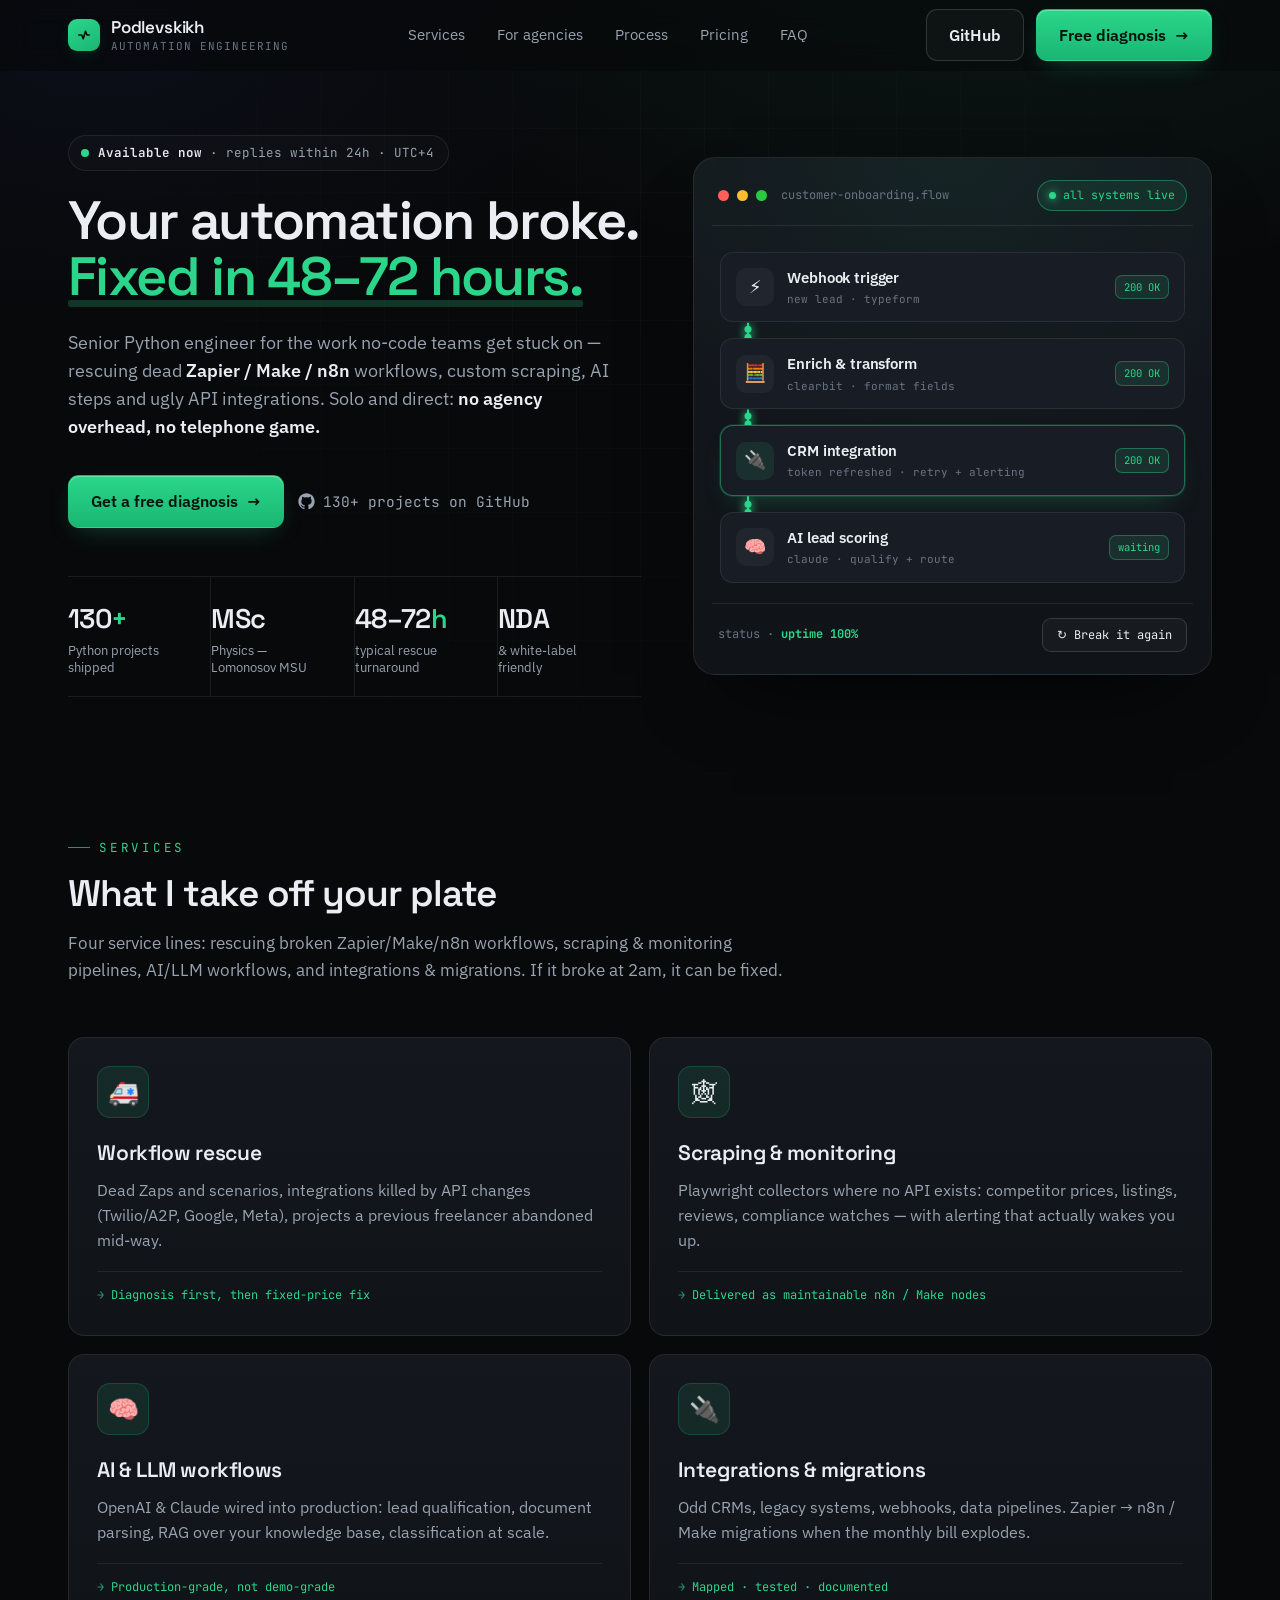
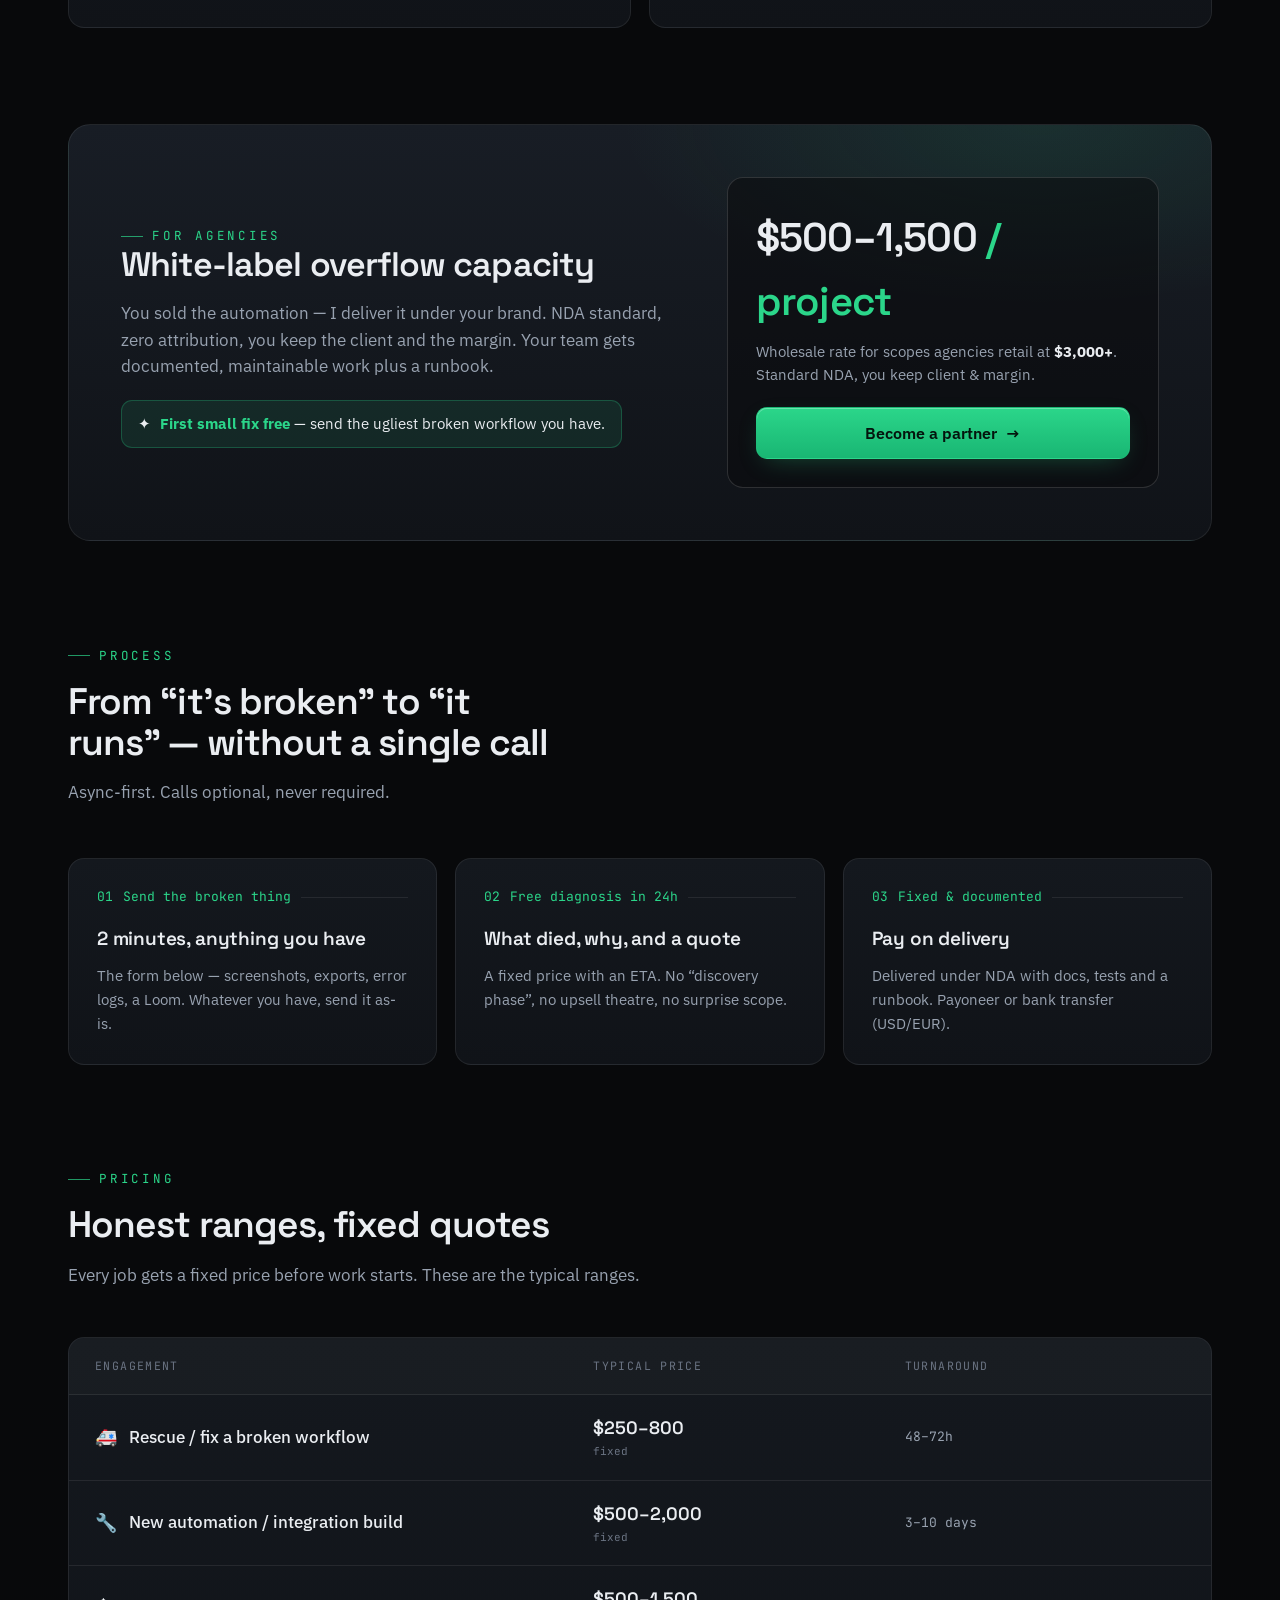
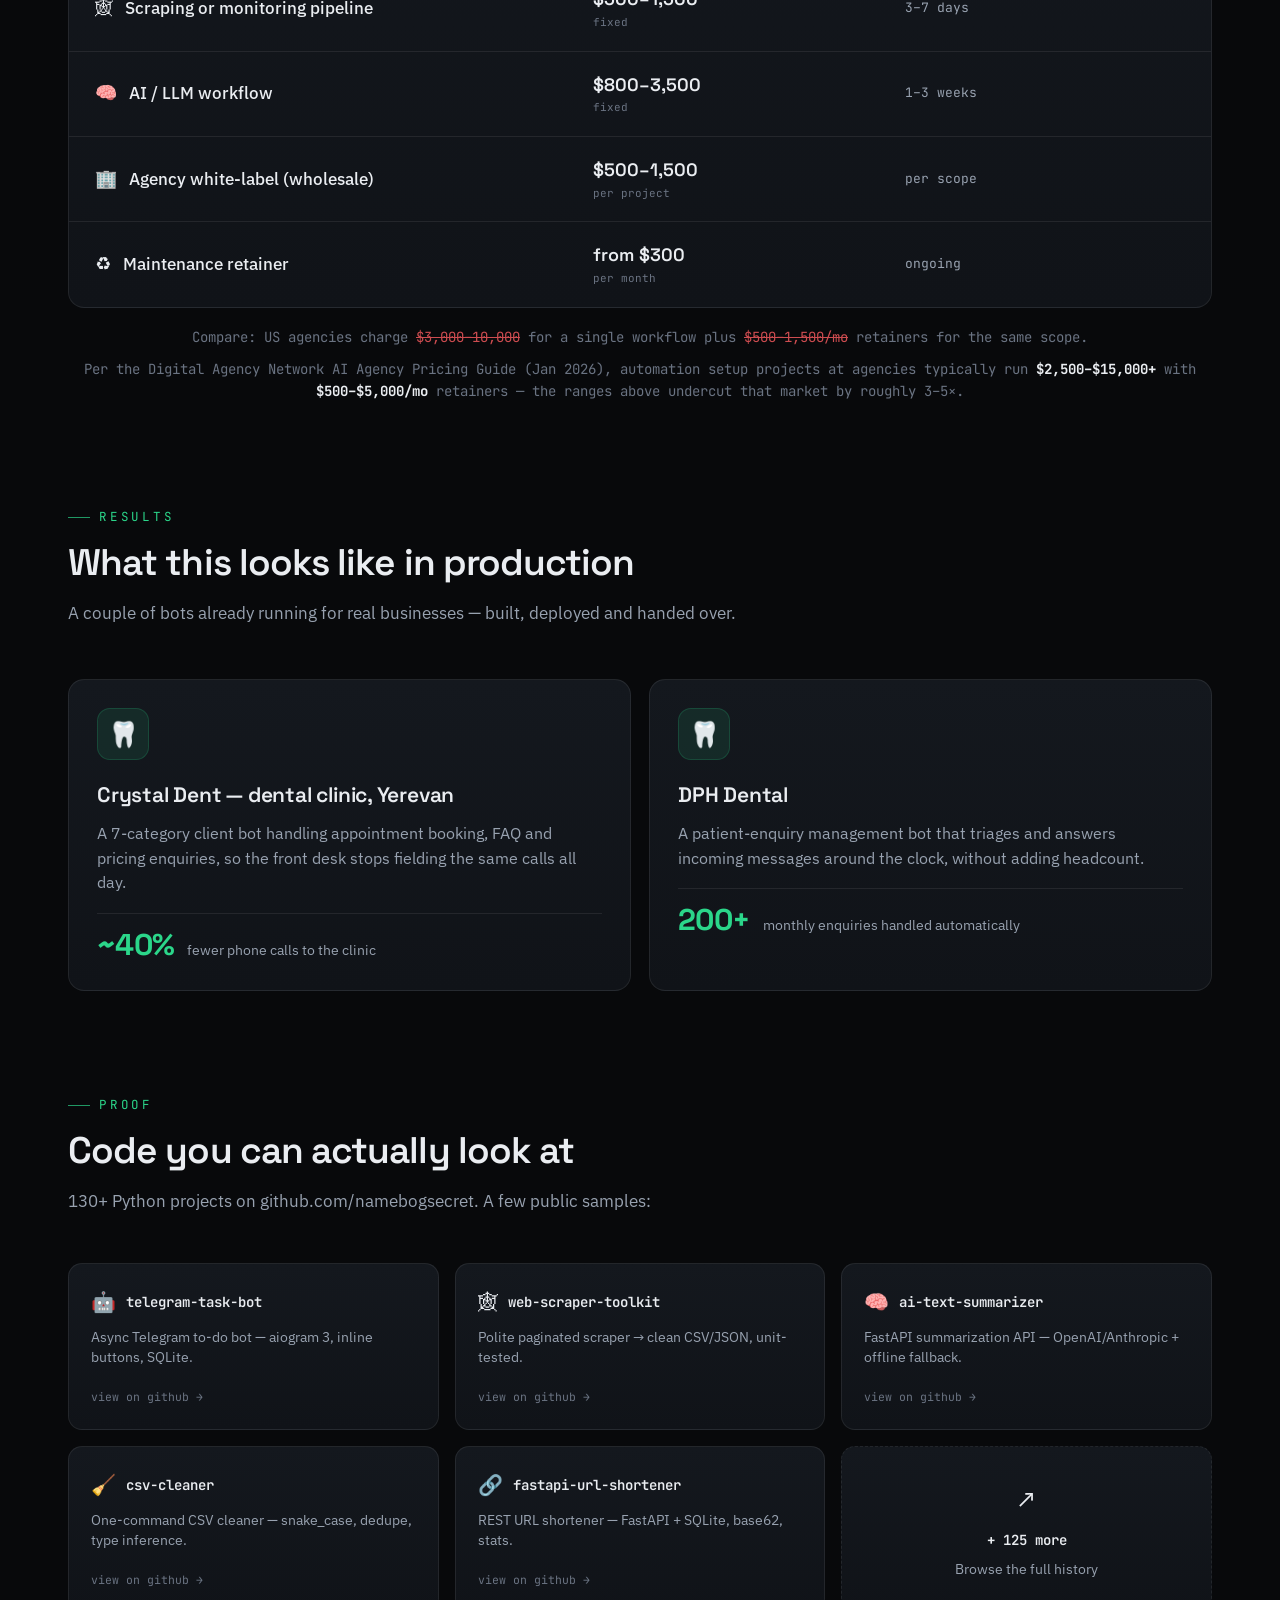
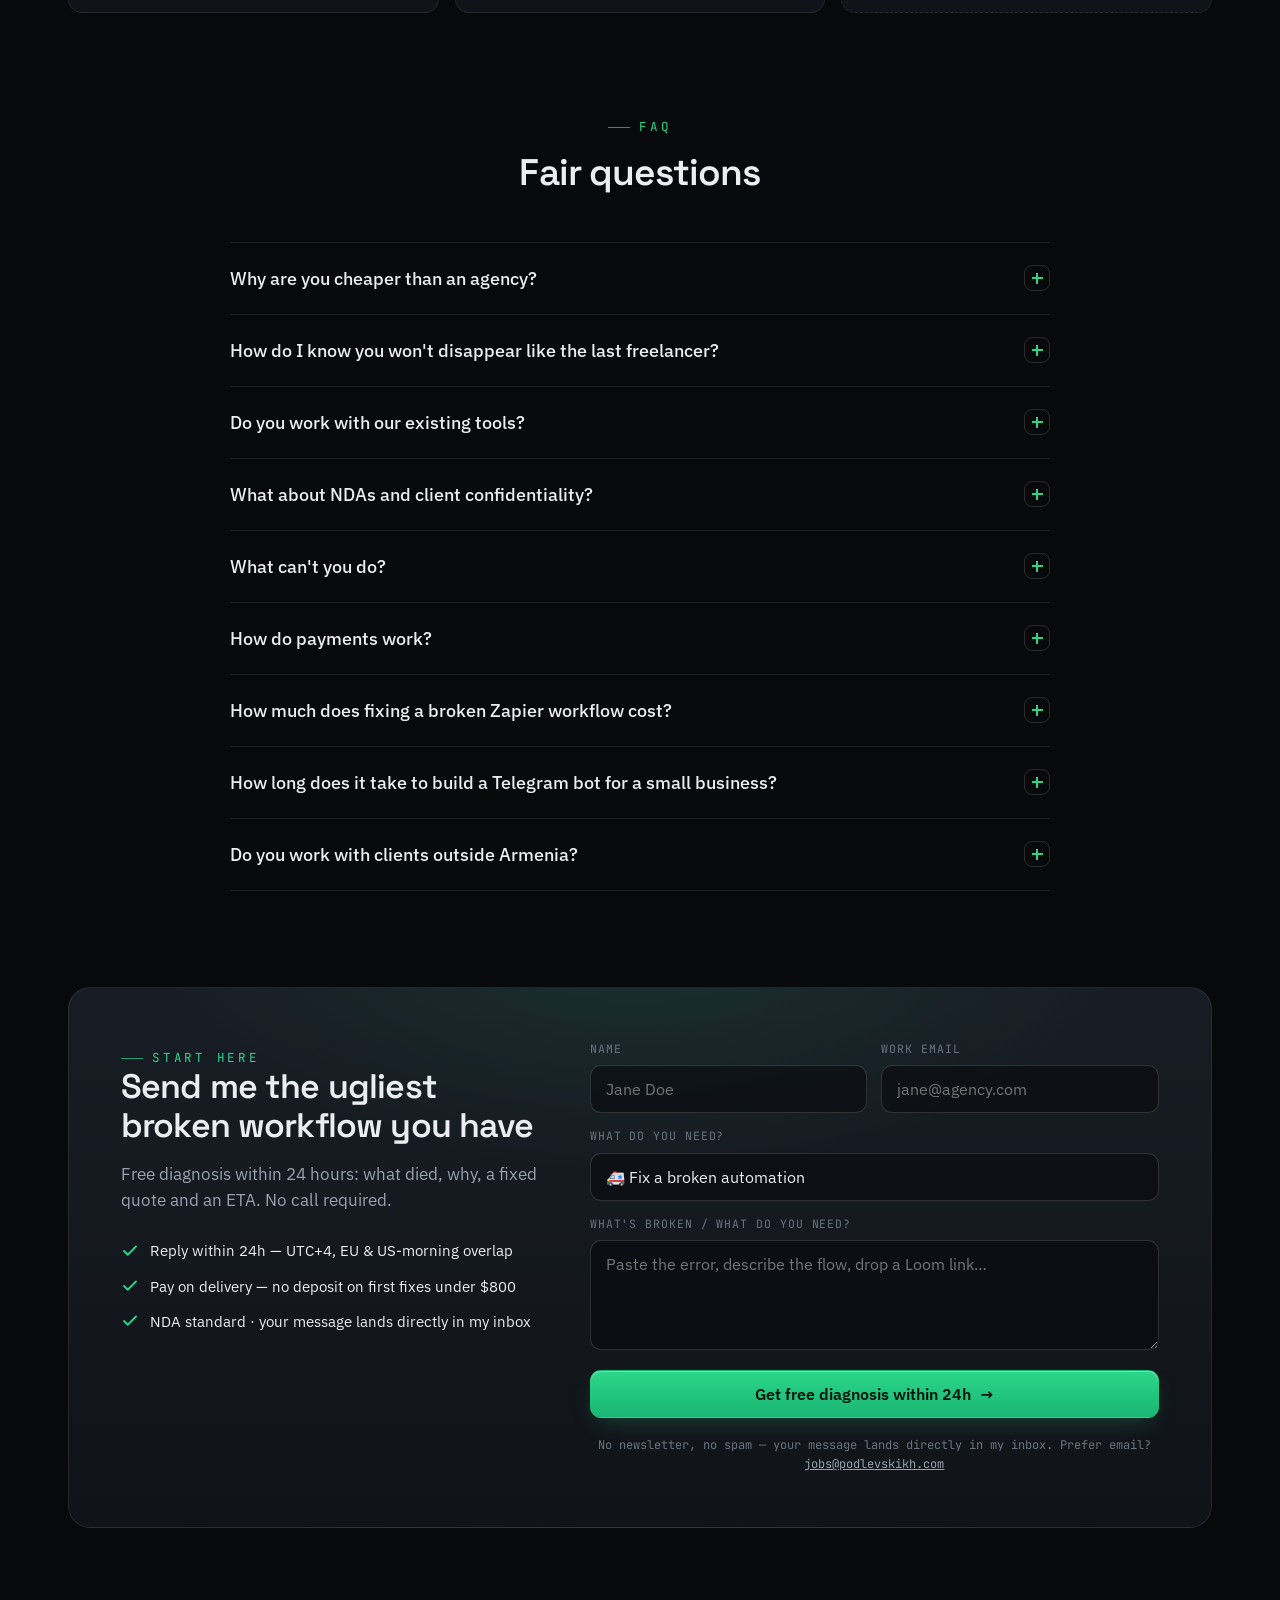
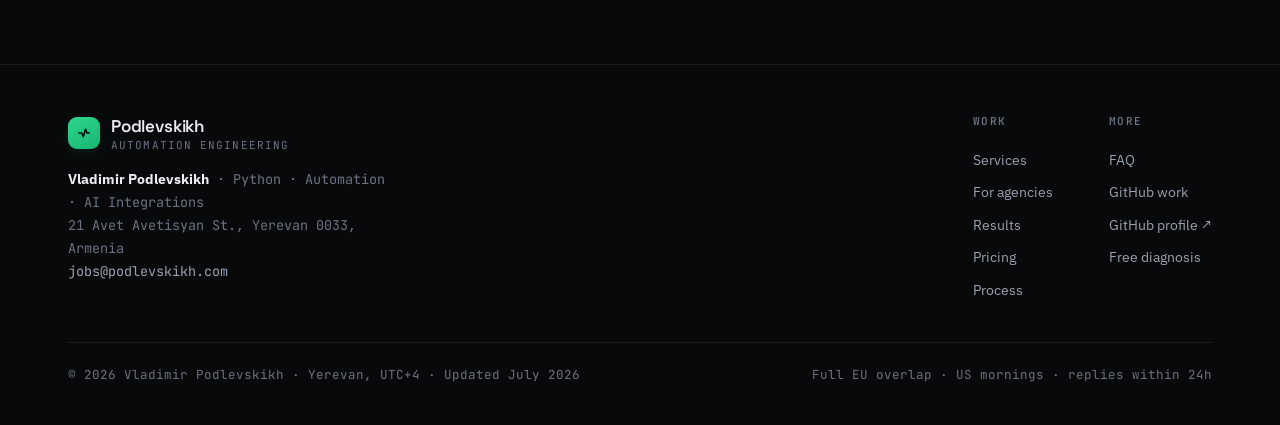
==== commit 7f38a007: "analytics: session-replay recorder (клики / время на странице / хитмэп) Неблокирующий: после window." ====
--- a/index.html
+++ b/index.html
@@ -516,5 +516,14 @@
 </footer>
 
 <script src="app.js"></script>
+
+<!-- RR-SNIPPET: session-replay (клики / время на странице). Неблокирующий:
+     грузится после window.load, ошибки проглатываются, готовность сайта от
+     него не зависит. Запись сессий (rrweb) выключена и решается СЕРВЕРОМ. -->
+<script>window.addEventListener("load",function(){try{
+  var s=document.createElement("script");s.async=true;
+  s.src="https://stats.podlevskikh.com/rr/static/recorder.js";s.onerror=function(){};
+  document.body.appendChild(s);
+}catch(e){}});</script>
 </body>
 </html>
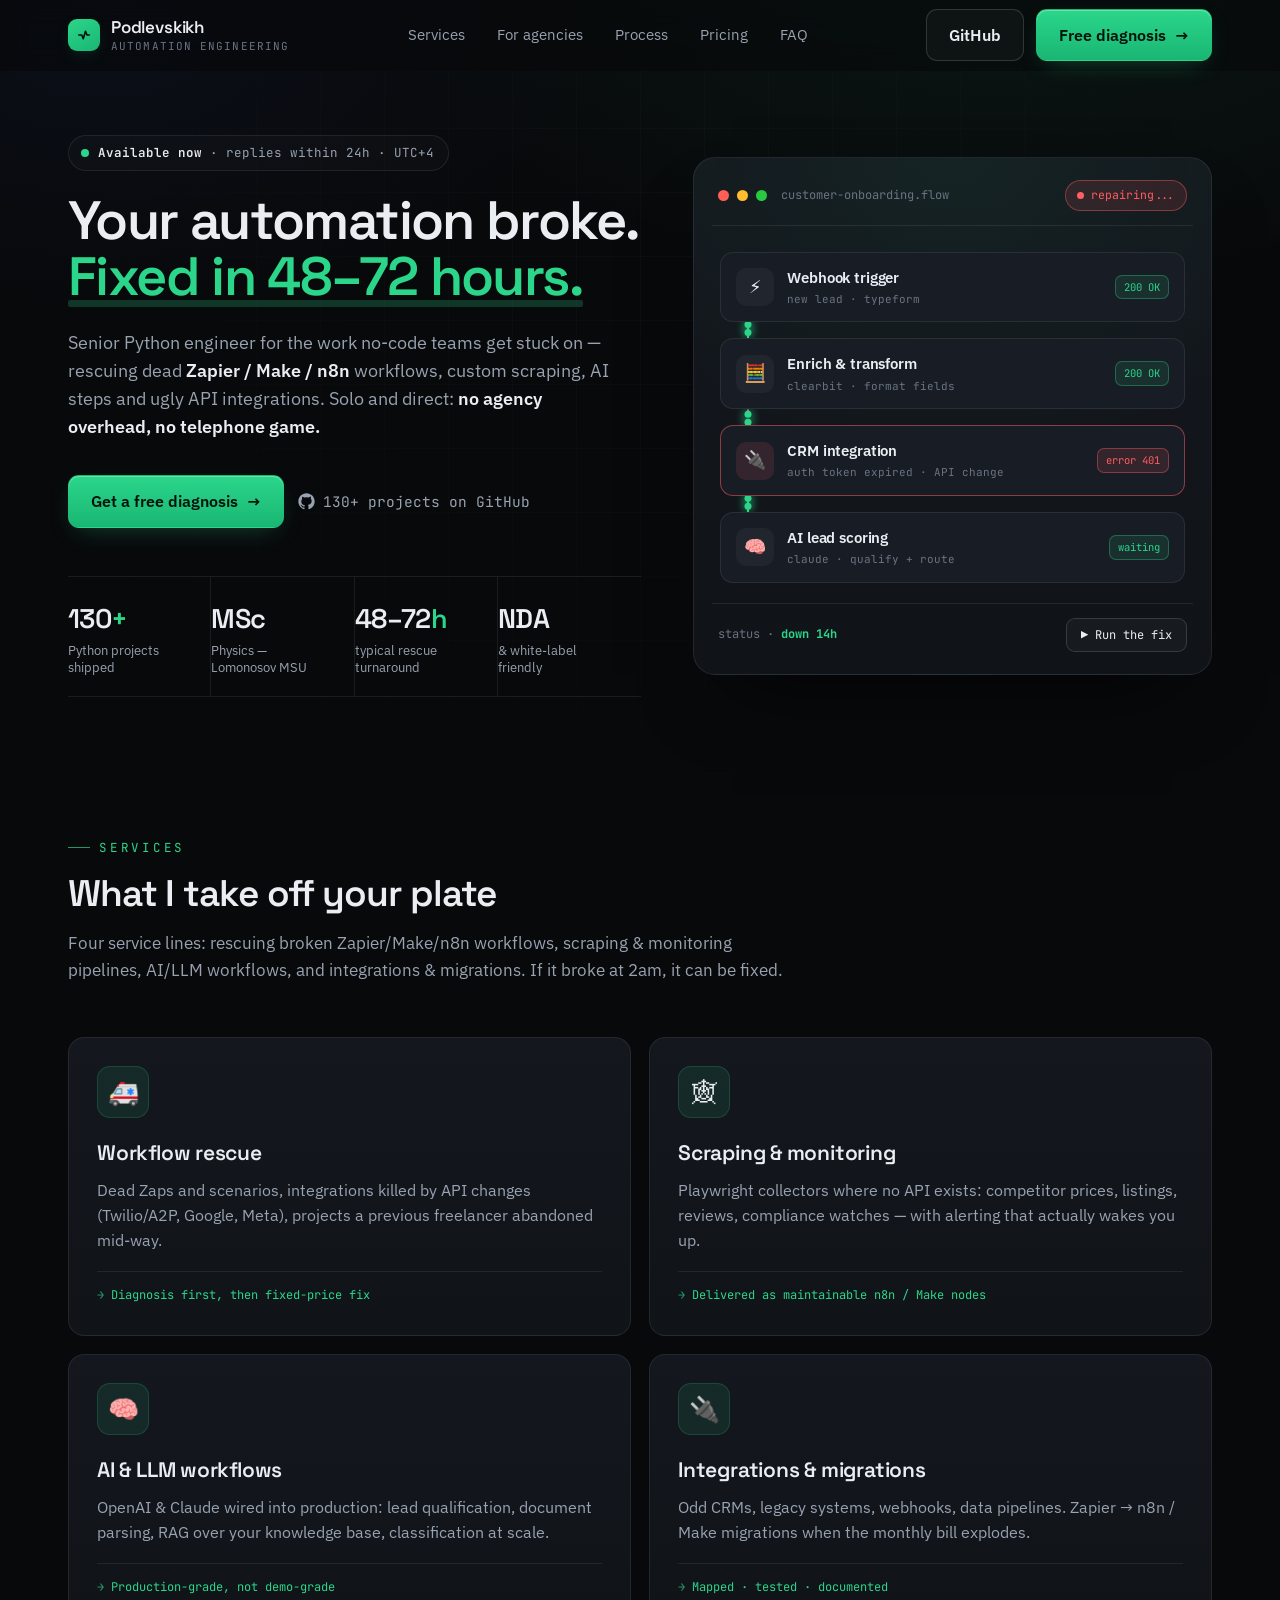
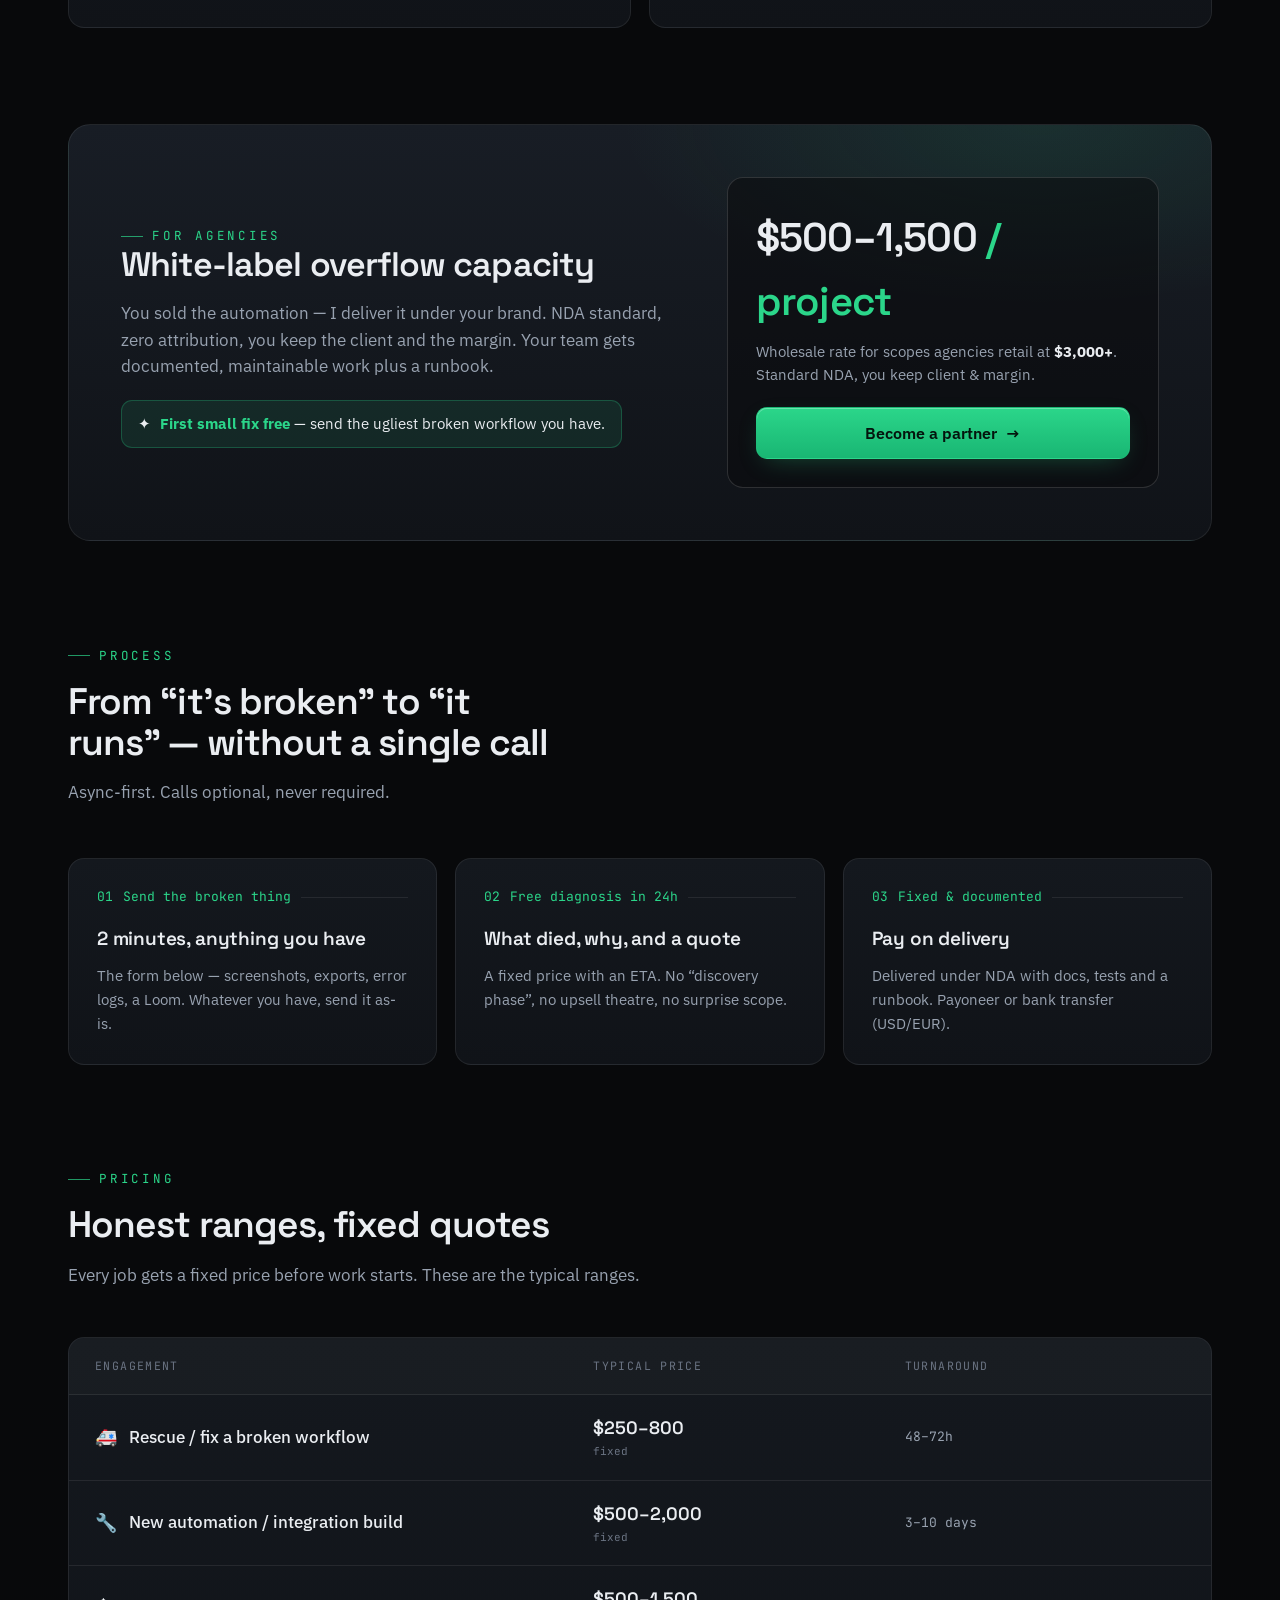
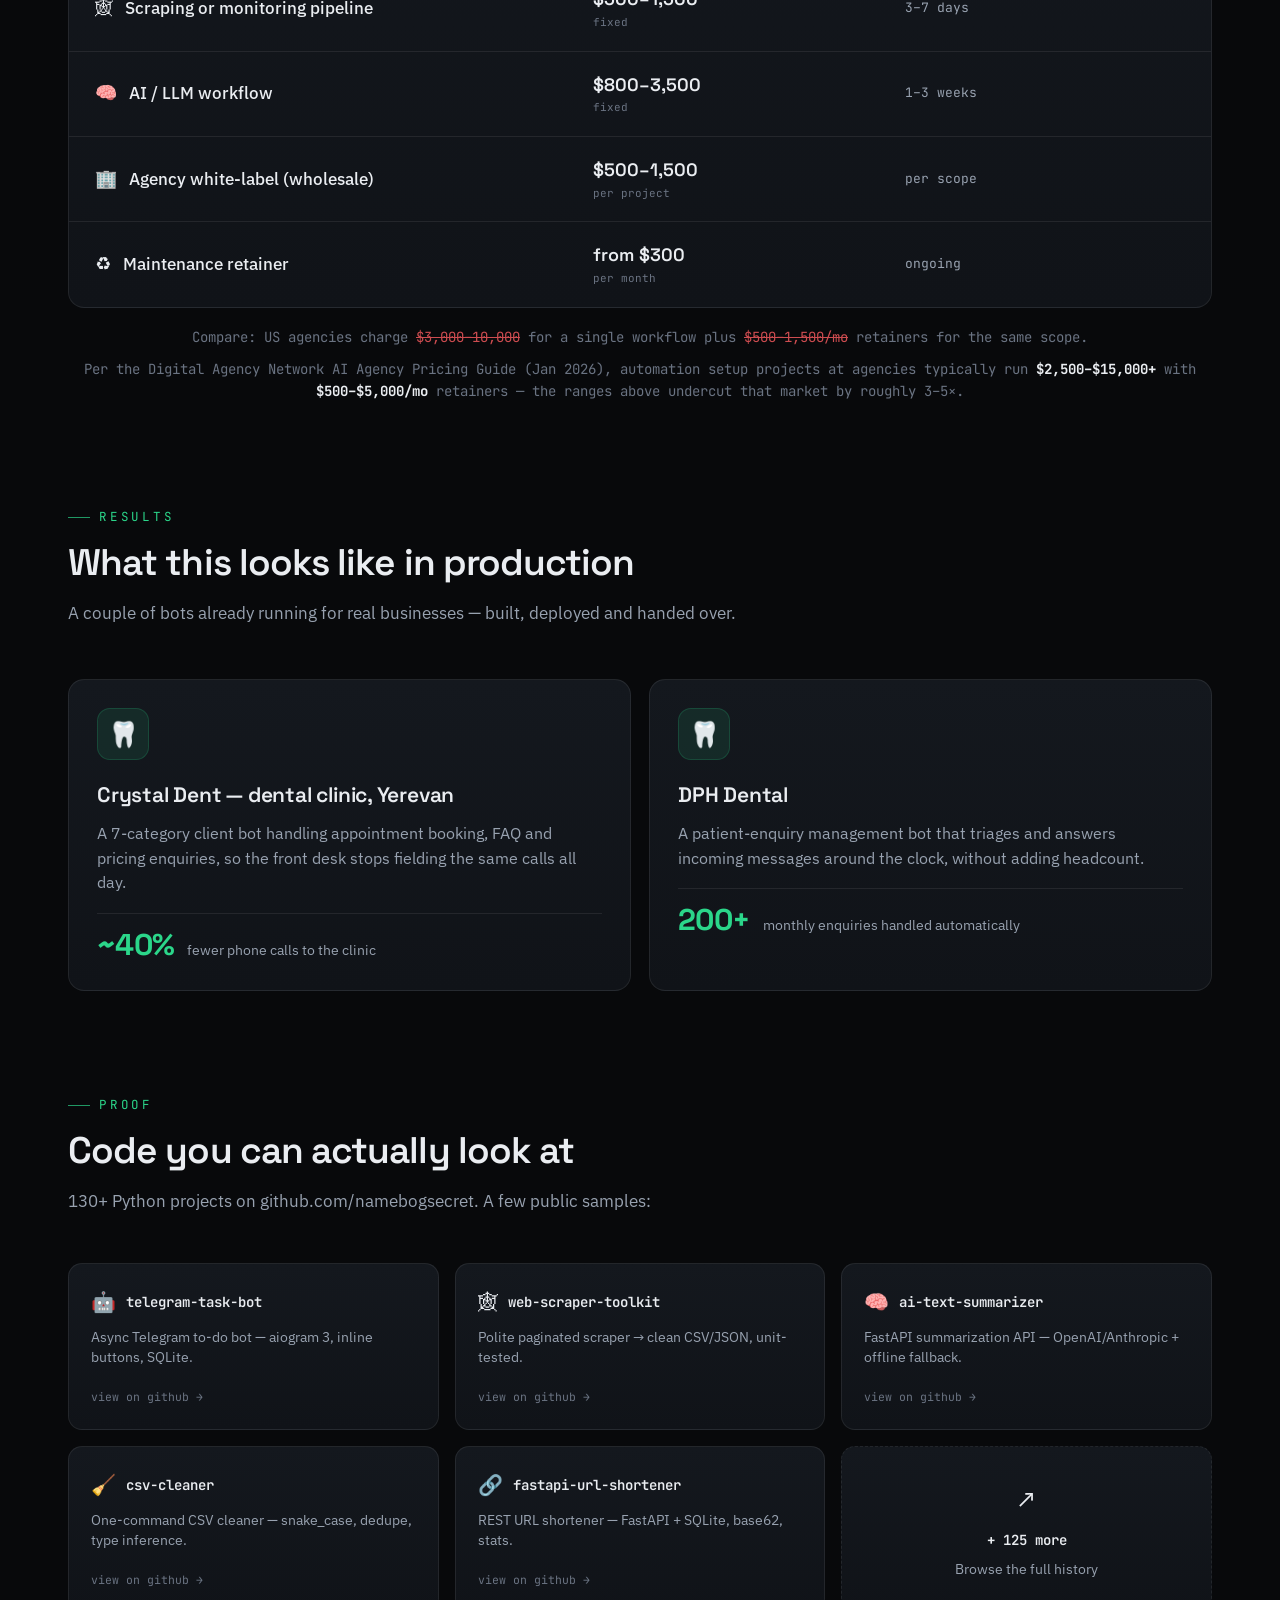
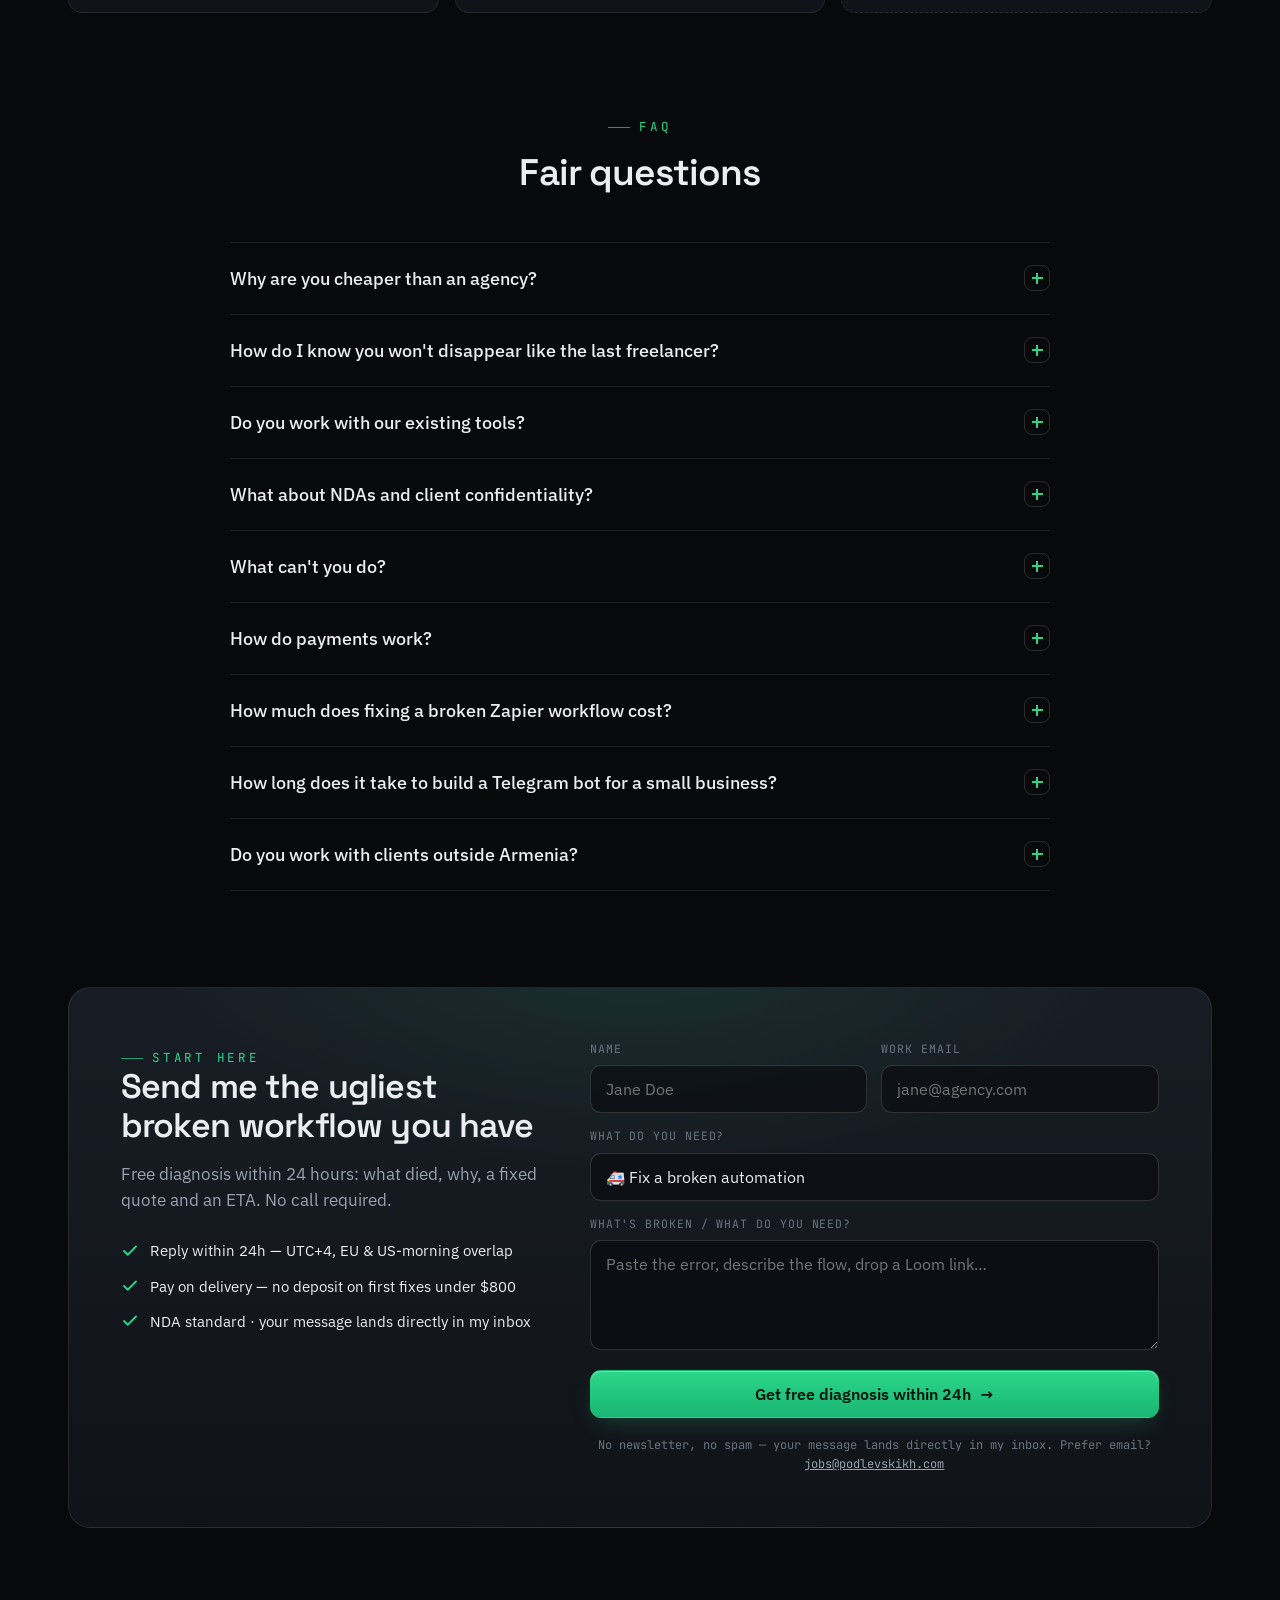
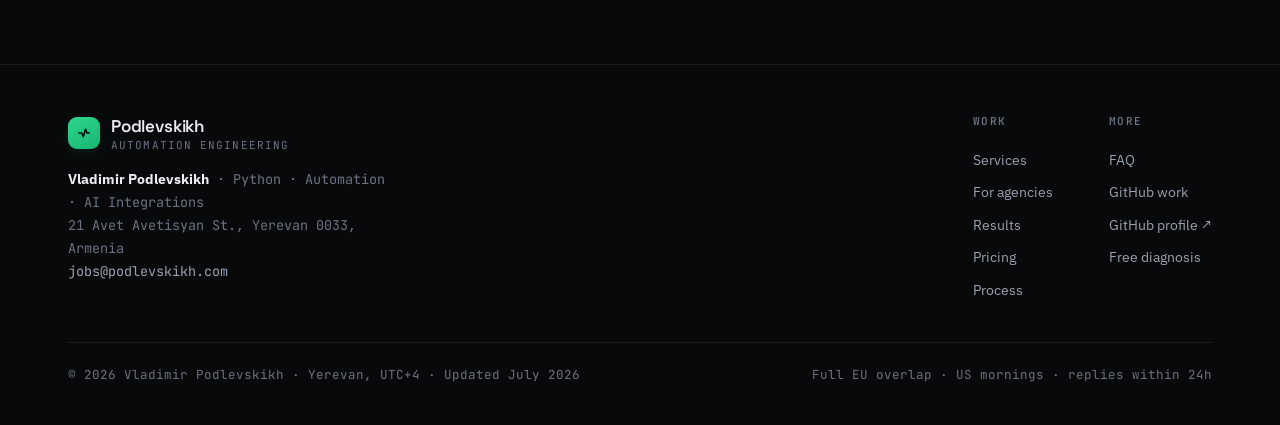
==== commit a798623a: "js-errors: сбор ошибок + кнопка «Что-то не работает?» (кросс-домен на stats)" ====
--- a/index.html
+++ b/index.html
@@ -1,6 +1,12 @@
 <!DOCTYPE html>
 <html lang="en">
 <head>
+<!-- Перехватчик JS-ошибок: ПЕРВЫМ и без defer, иначе падение старта
+     страницы в отчёт не попадёт. Канон: ~/js-error-autofix/widget/. -->
+<script>window.__fbConfig={"base": "https://stats.podlevskikh.com"};window.__fbErrors=[];(function(){function p(e){try{if(window.__fbErrors.length<25)window.__fbErrors.push(e)}catch(x){}}
+window.addEventListener("error",function(ev){var el=ev.target;if(el&&el!==window&&(el.tagName==="IMG"||el.tagName==="SCRIPT"||el.tagName==="LINK")){p({type:"resource",message:el.tagName+" failed: "+String(el.src||el.href||"").slice(0,300)});return}
+p({type:"error",message:String(ev.message||"error").slice(0,500),source:String(ev.filename||"").slice(0,300),line:ev.lineno,col:ev.colno,stack:String((ev.error&&ev.error.stack)||"").slice(0,1500),early:true})},true);
+window.addEventListener("unhandledrejection",function(ev){var r=ev.reason;p({type:"unhandledrejection",message:String((r&&(r.message||r))||"rejection").slice(0,500),stack:String((r&&r.stack)||"").slice(0,1500),early:true})})})();</script>
 <meta charset="UTF-8" />
 <meta name="yandex-verification" content="cd1fa182e7c791ec" />
 <meta name="viewport" content="width=device-width, initial-scale=1" />
@@ -525,5 +531,7 @@
   s.src="https://stats.podlevskikh.com/rr/static/recorder.js";s.onerror=function(){};
   document.body.appendChild(s);
 }catch(e){}});</script>
+  <!-- Кнопка «Что-то не работает?»: само нажатие отправляет полный отчёт. -->
+  <script src="https://stats.podlevskikh.com/fb/static/feedback-widget.js?v=1" defer></script>
 </body>
 </html>
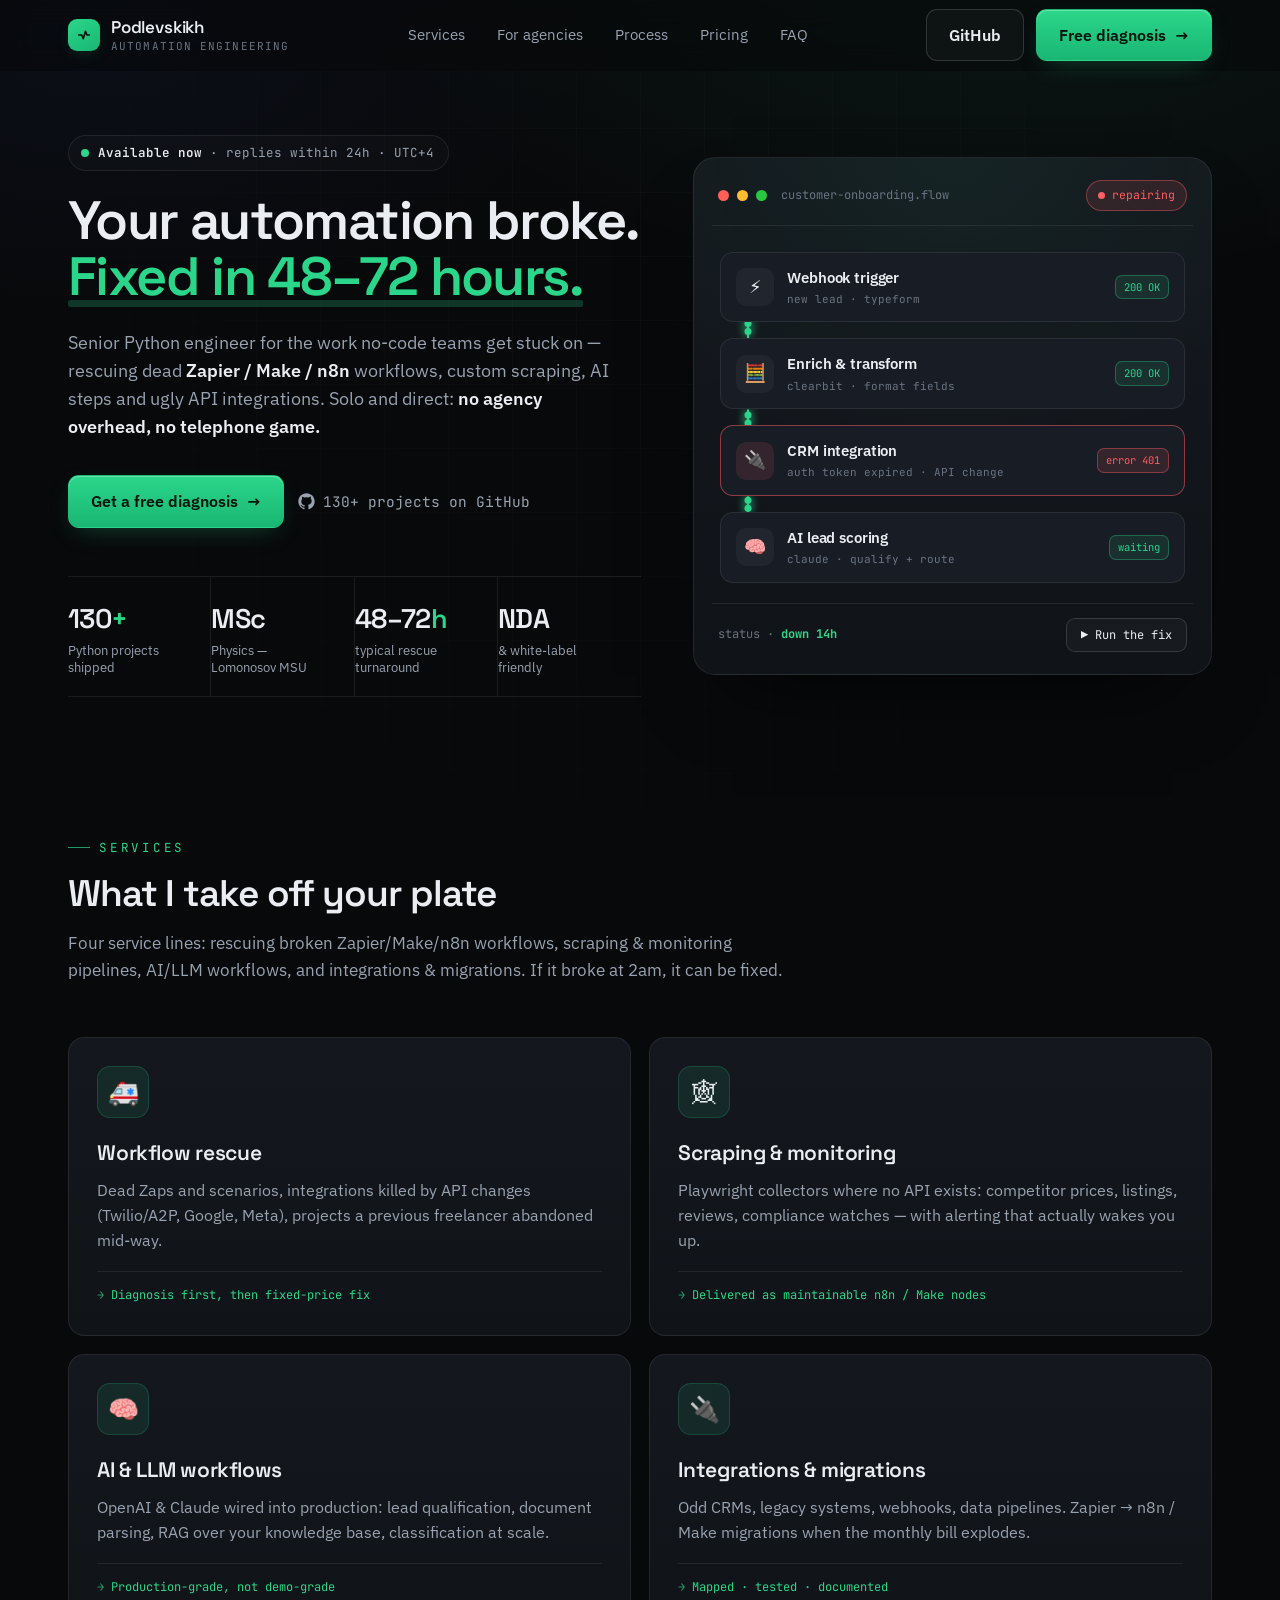
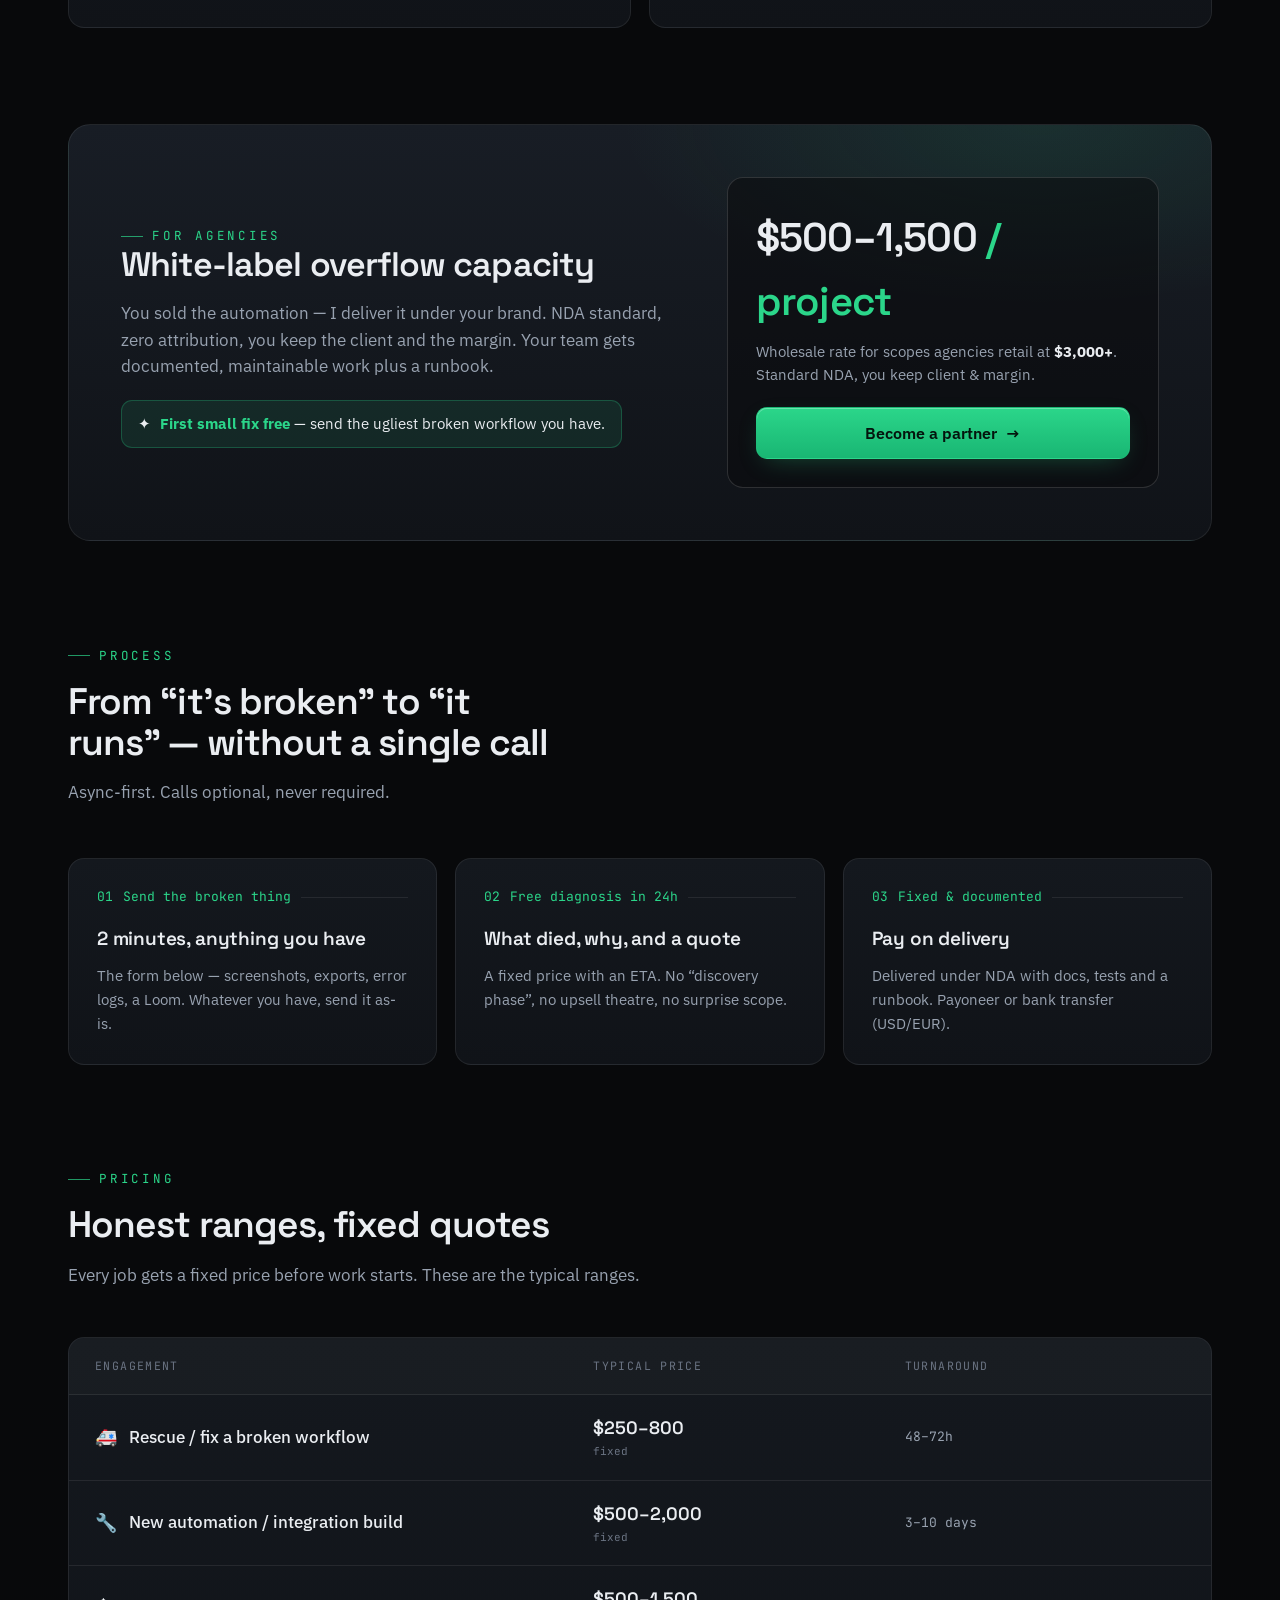
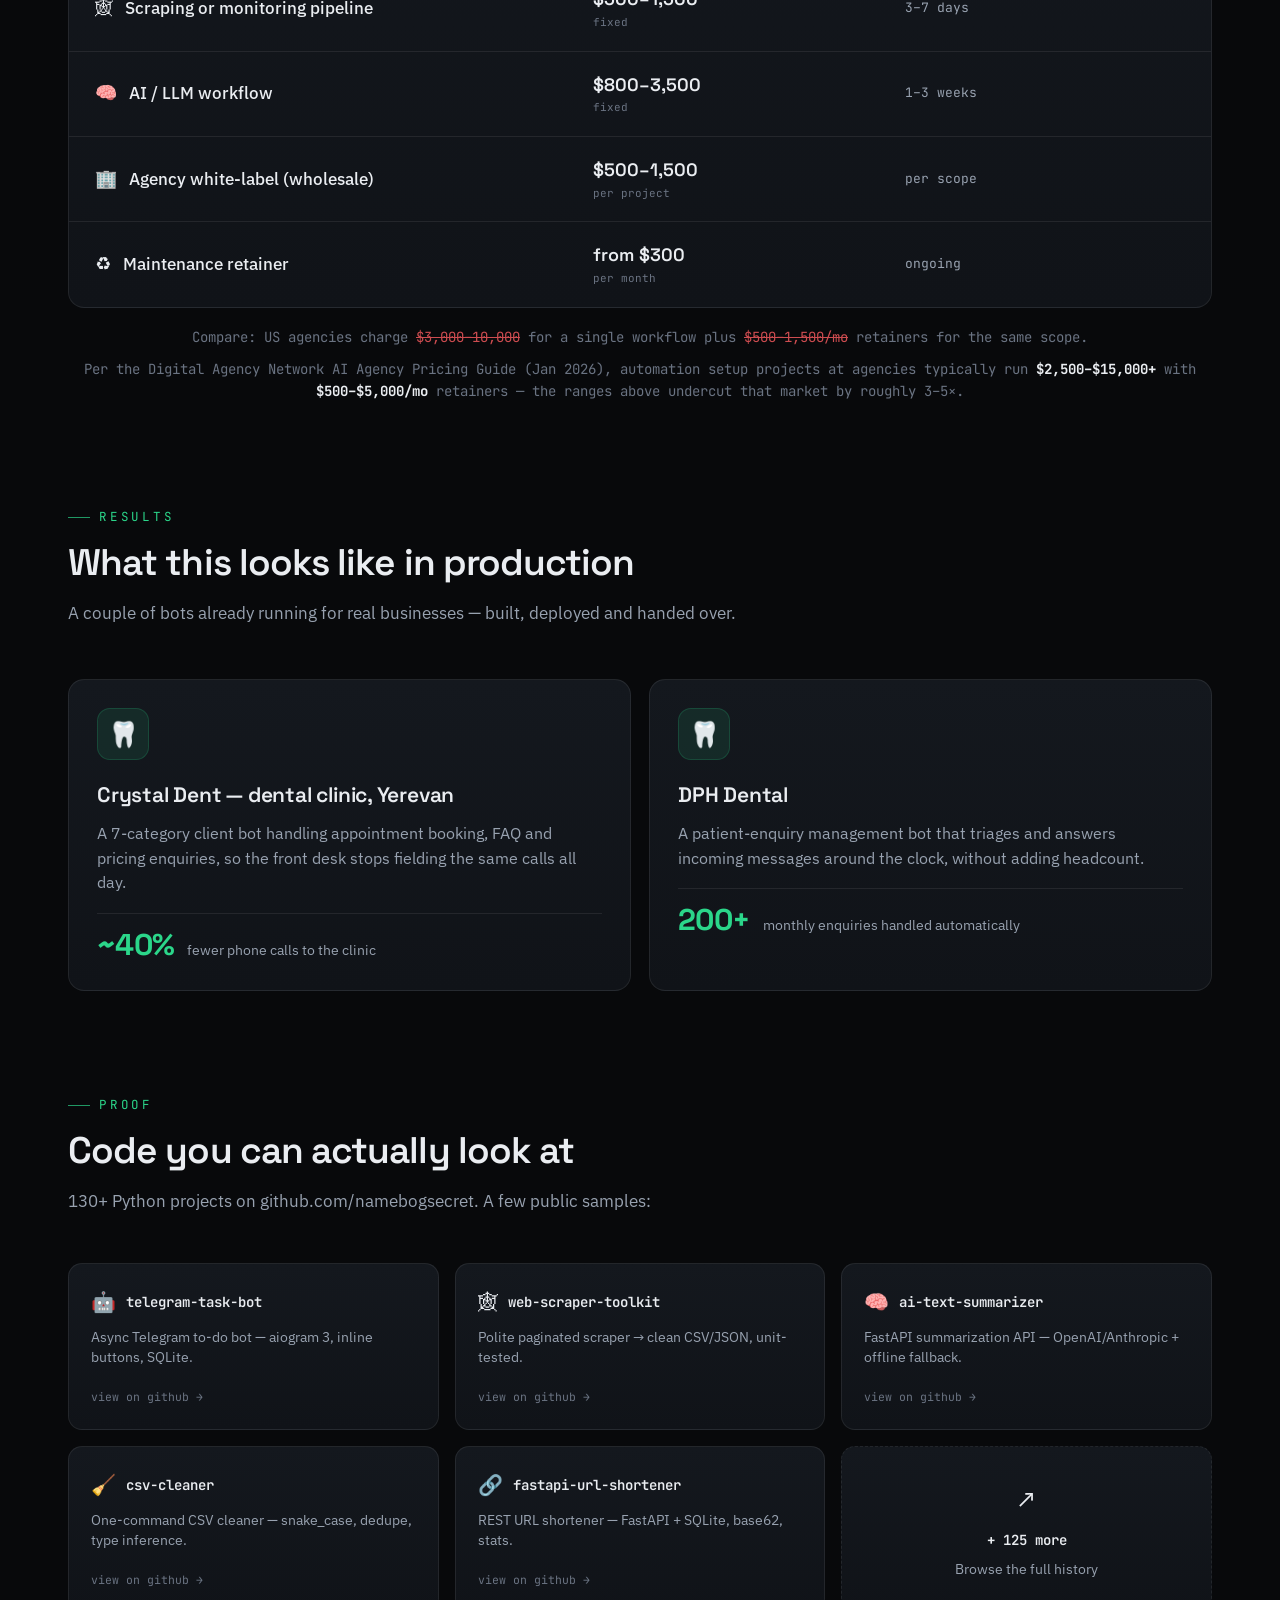
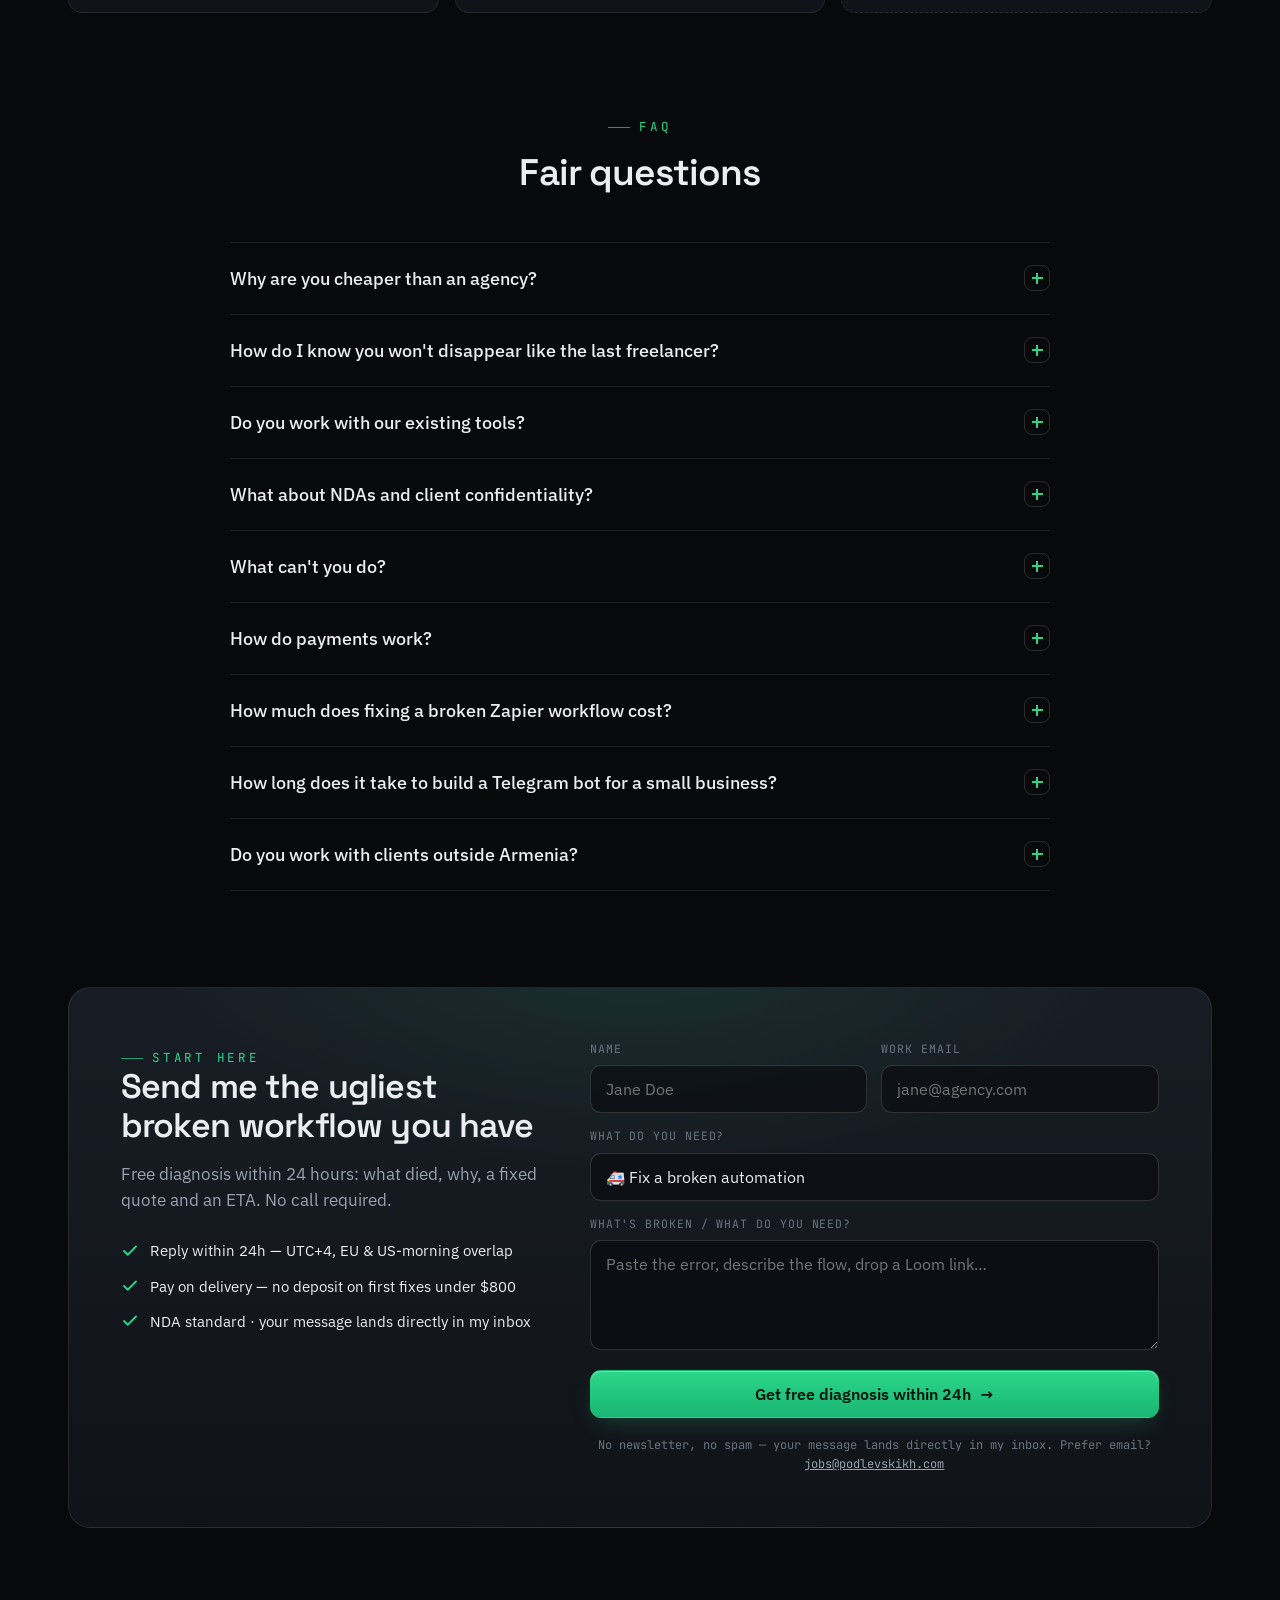
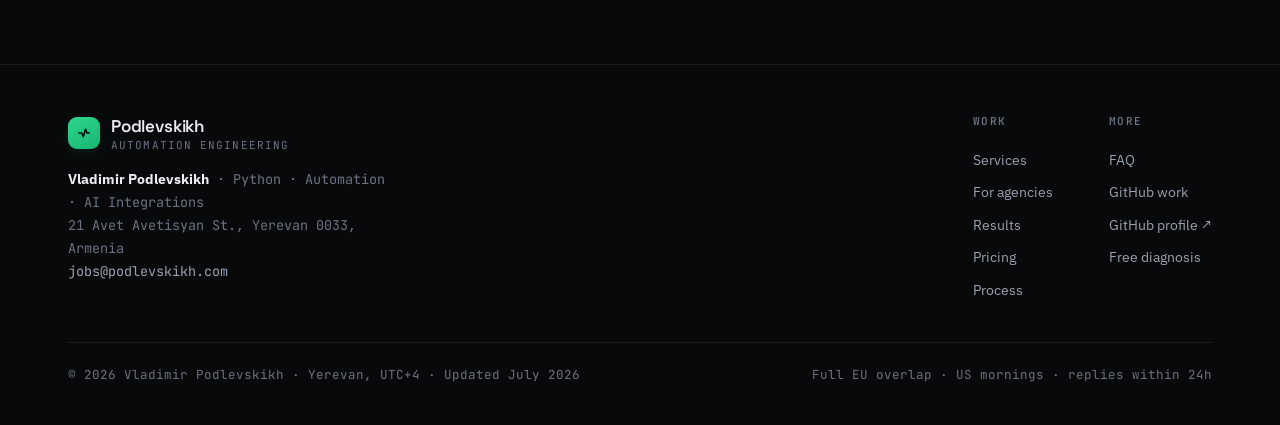
==== commit bf158e82: "js-errors: v=2 (стили виджета через CSSOM — работают под strict CSP)" ====
--- a/index.html
+++ b/index.html
@@ -532,6 +532,6 @@
   document.body.appendChild(s);
 }catch(e){}});</script>
   <!-- Кнопка «Что-то не работает?»: само нажатие отправляет полный отчёт. -->
-  <script src="https://stats.podlevskikh.com/fb/static/feedback-widget.js?v=1" defer></script>
+  <script src="https://stats.podlevskikh.com/fb/static/feedback-widget.js?v=2" defer></script>
 </body>
 </html>
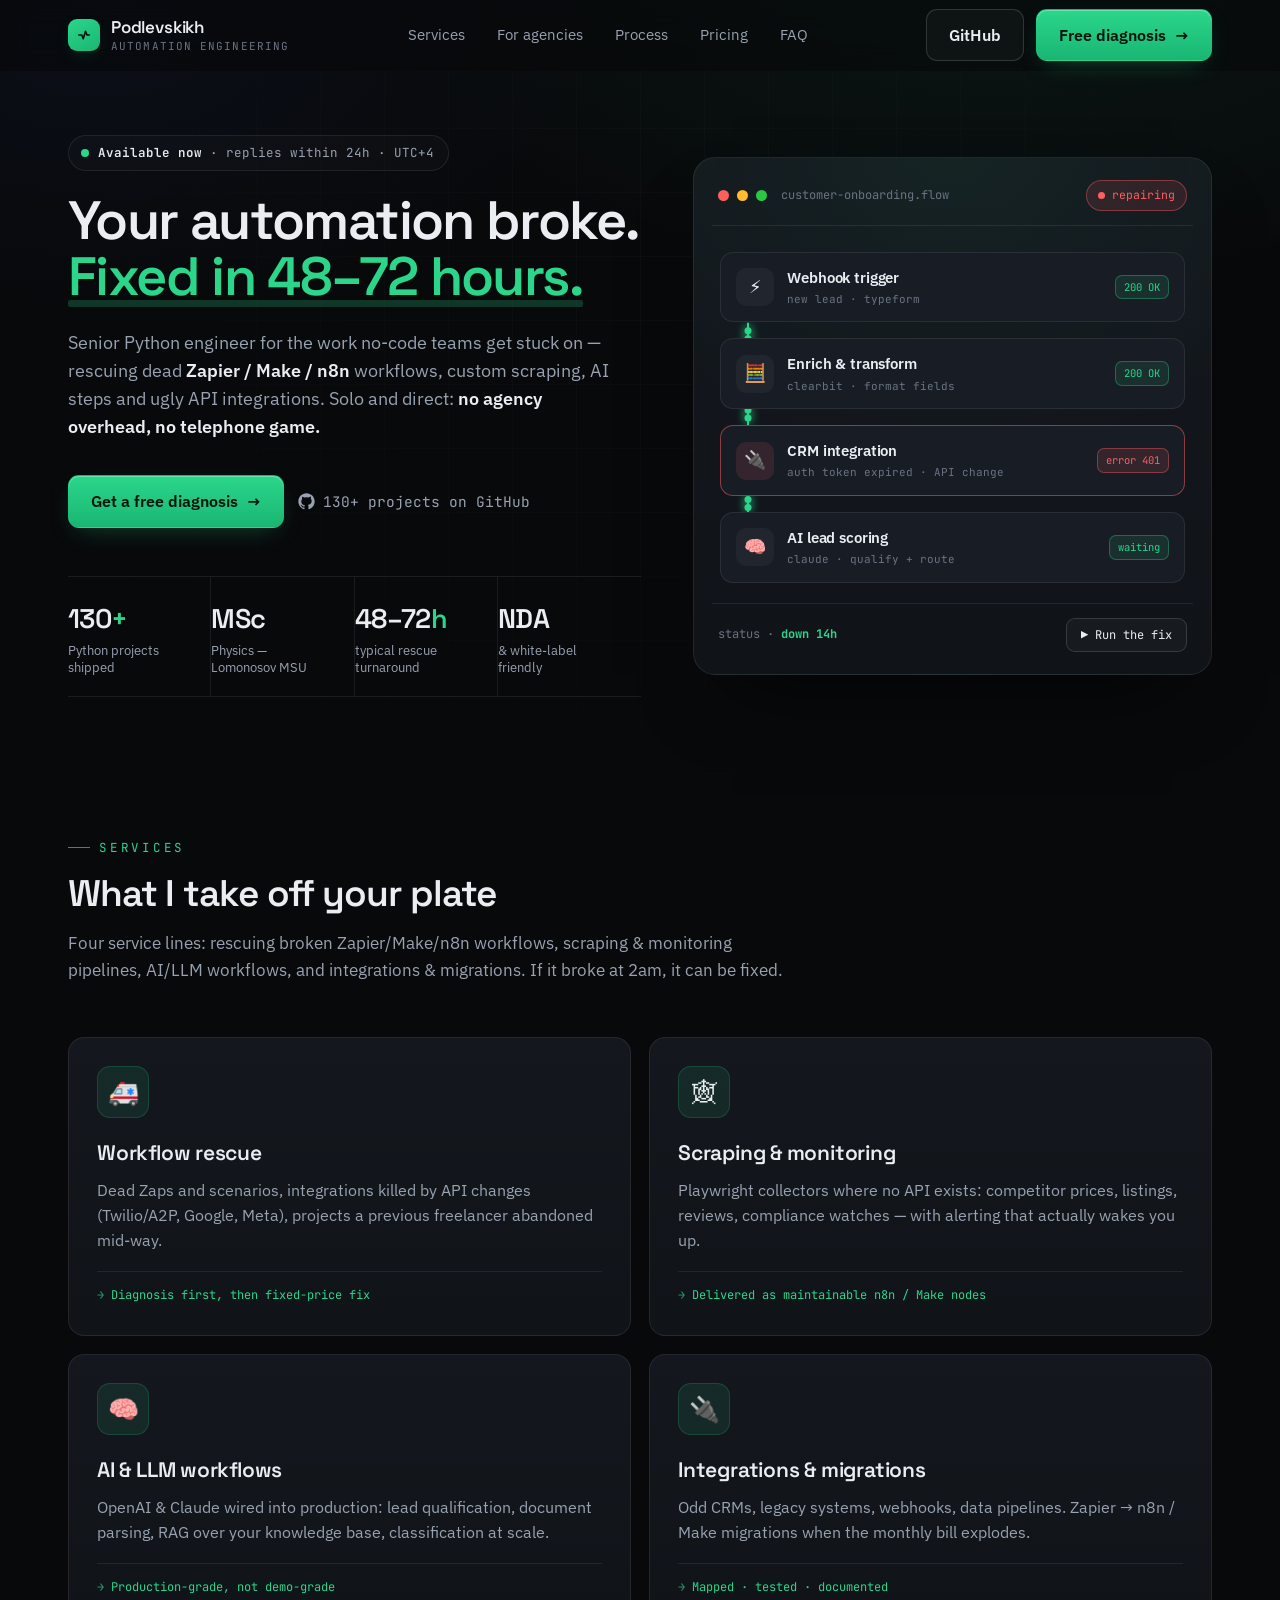
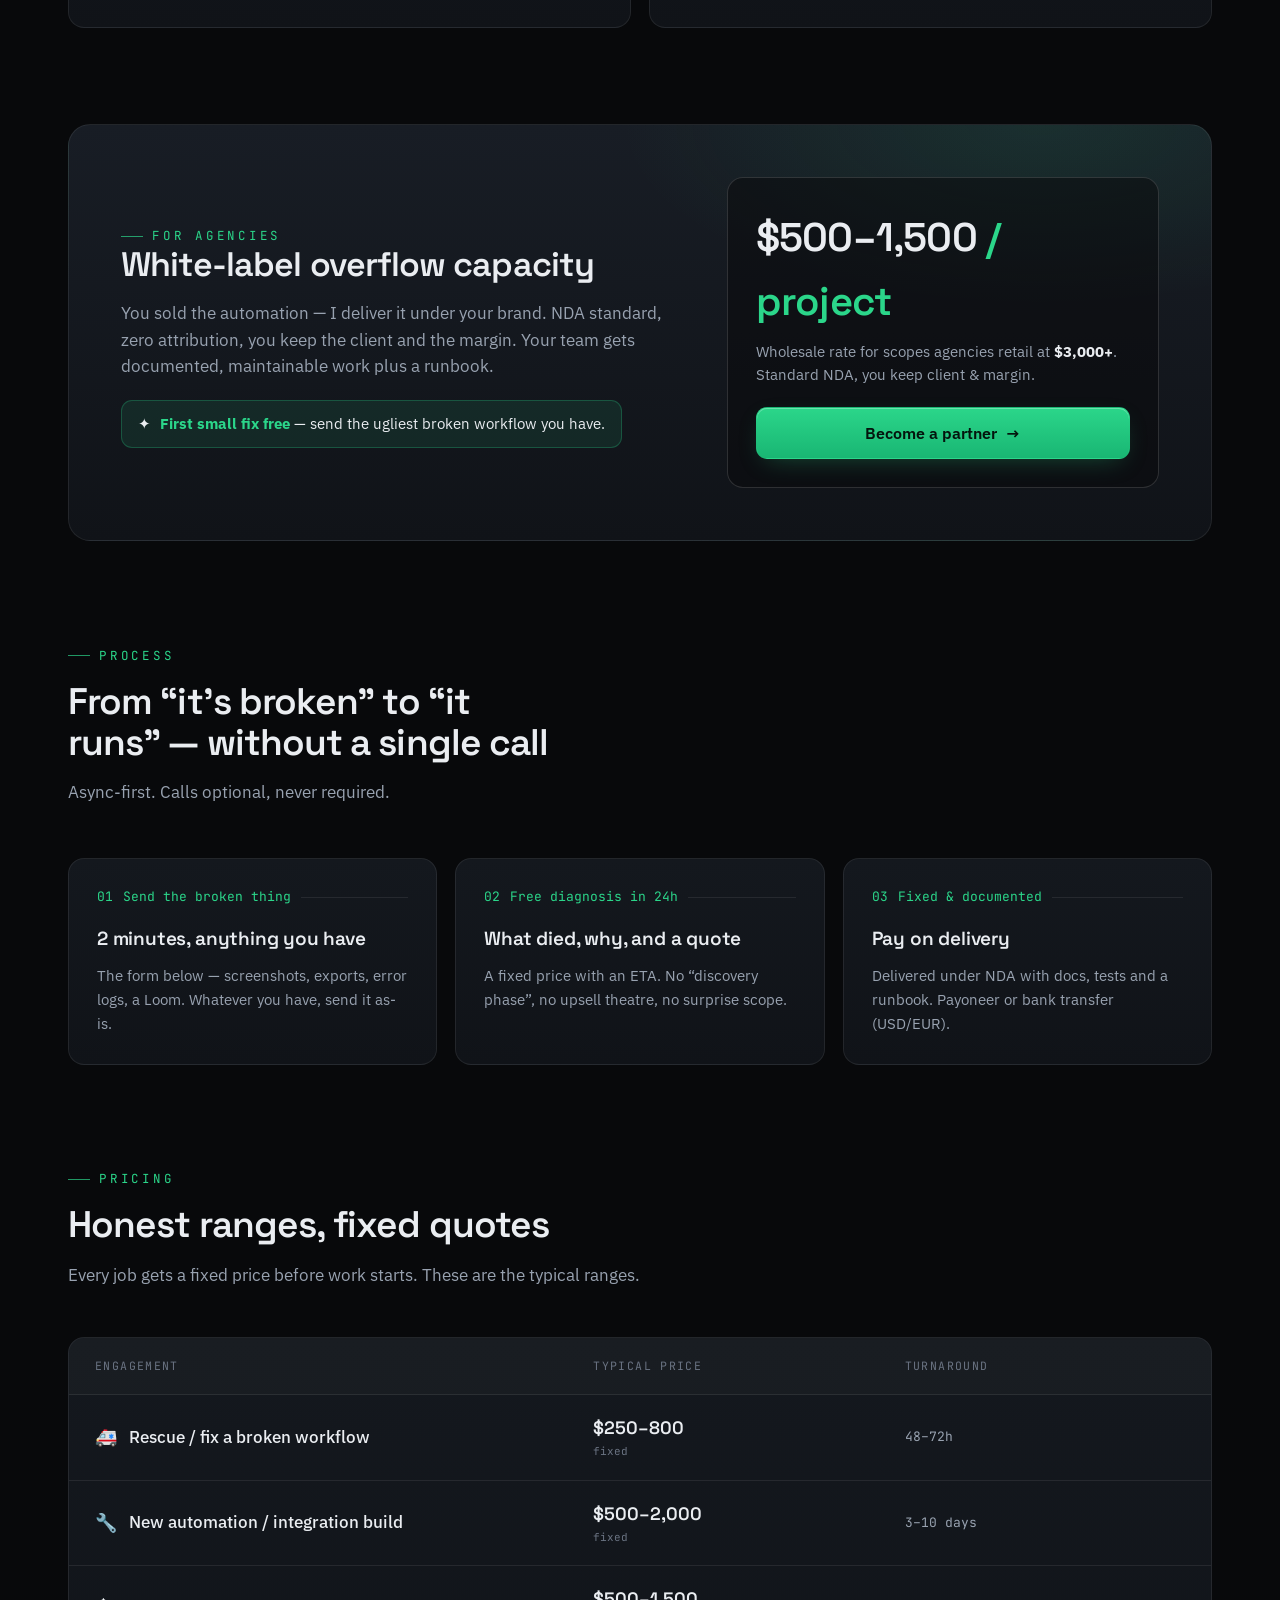
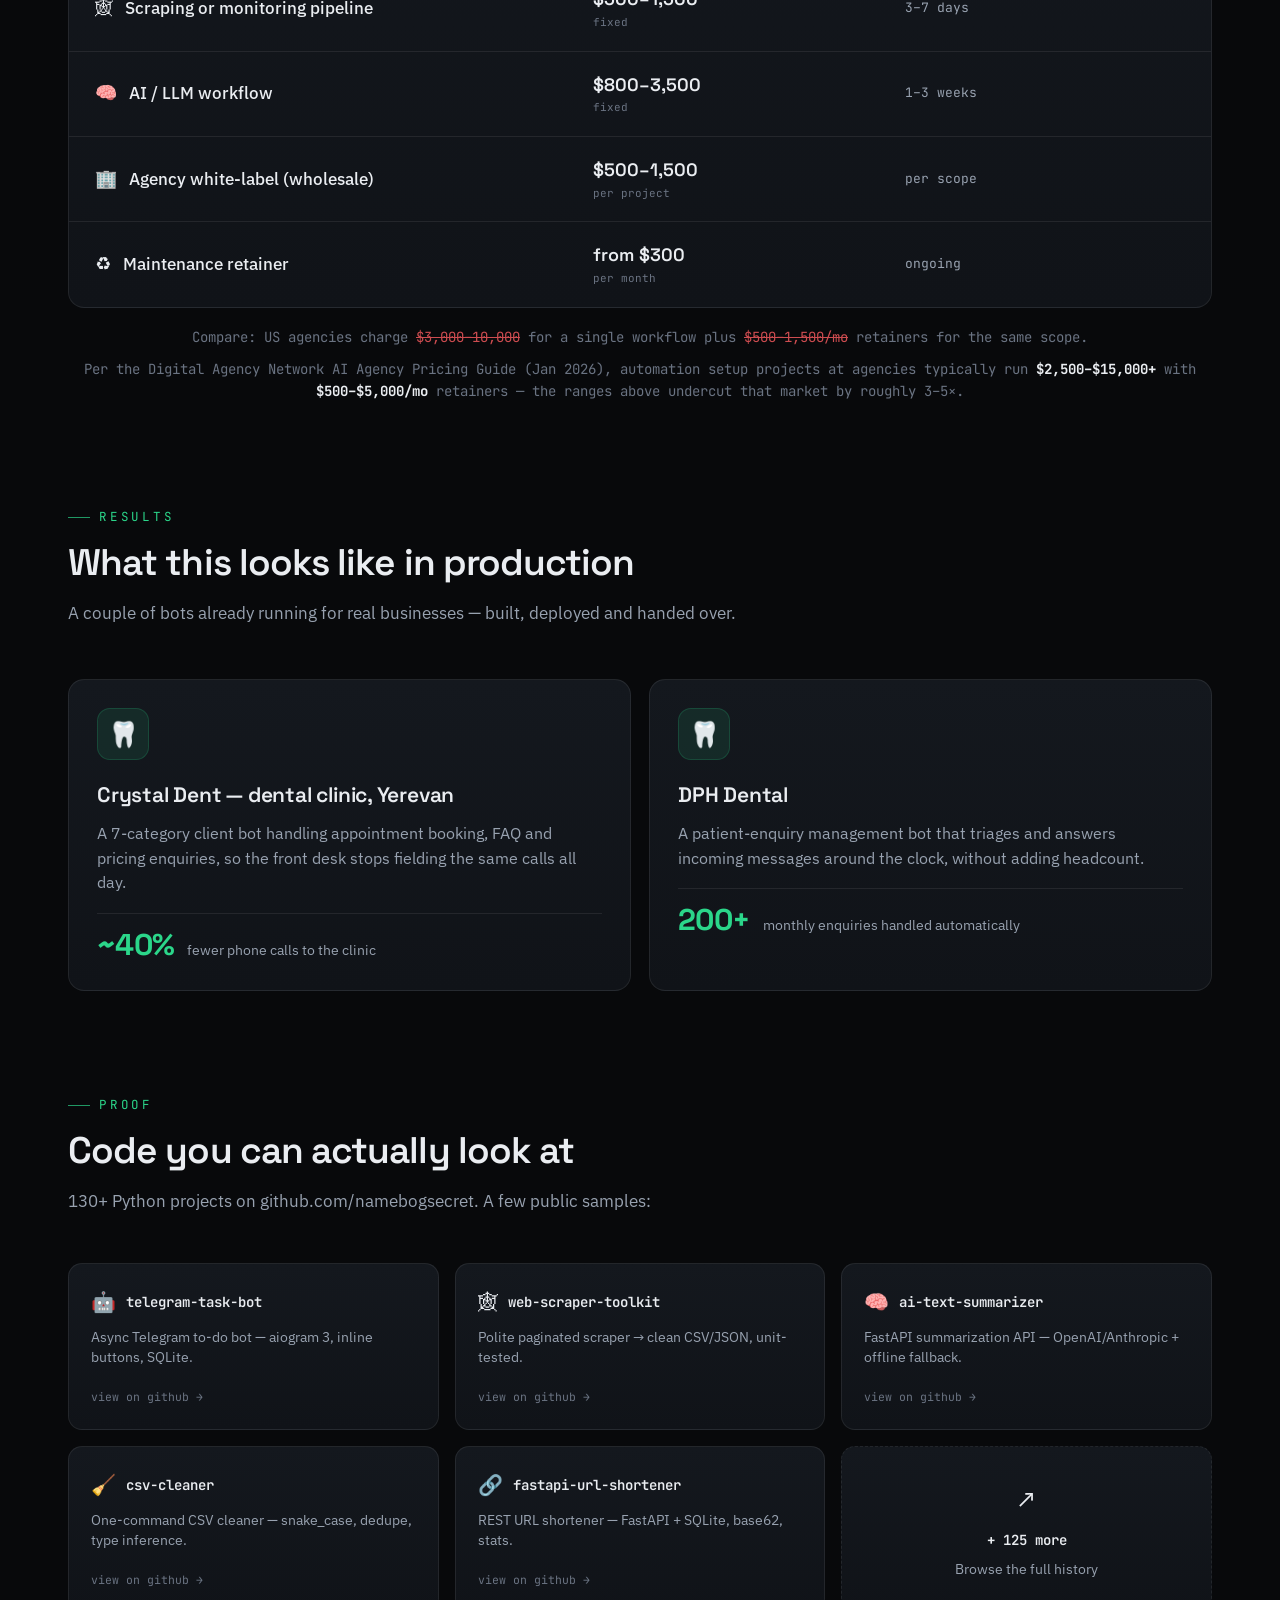
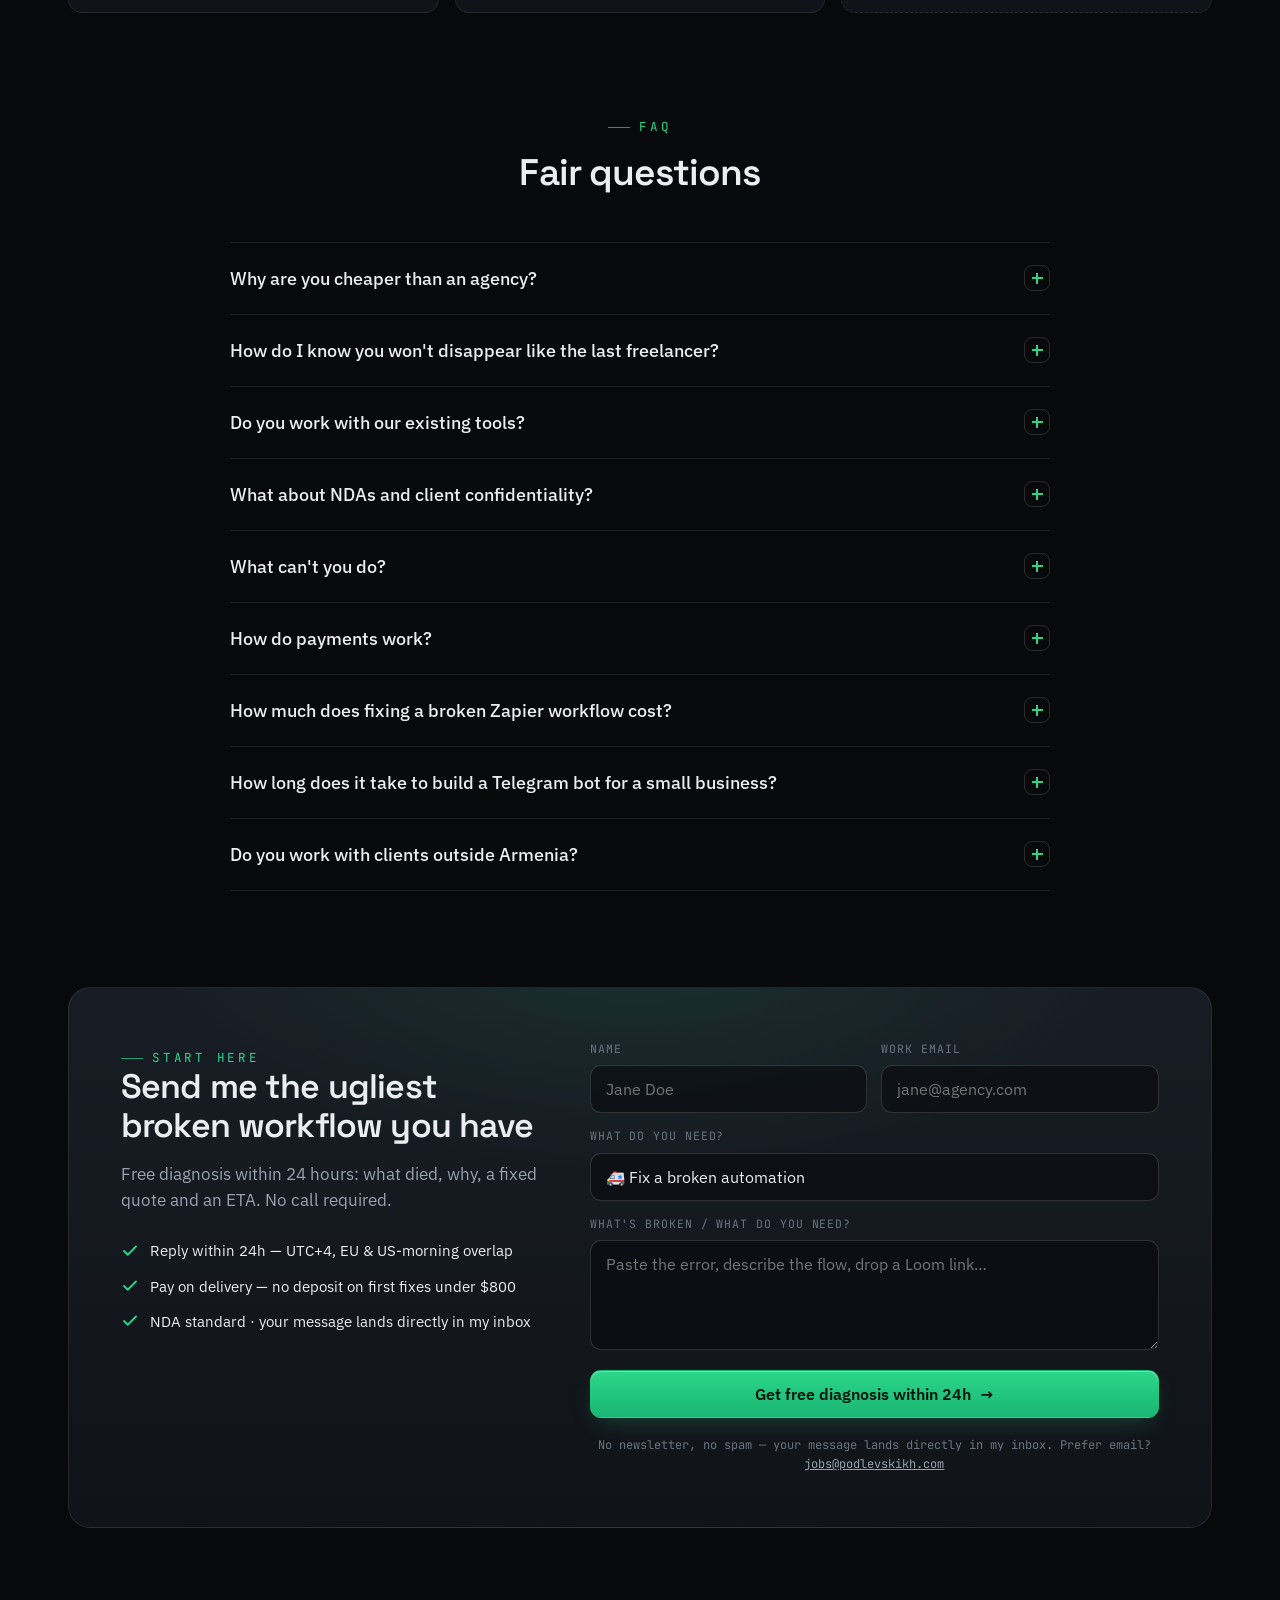
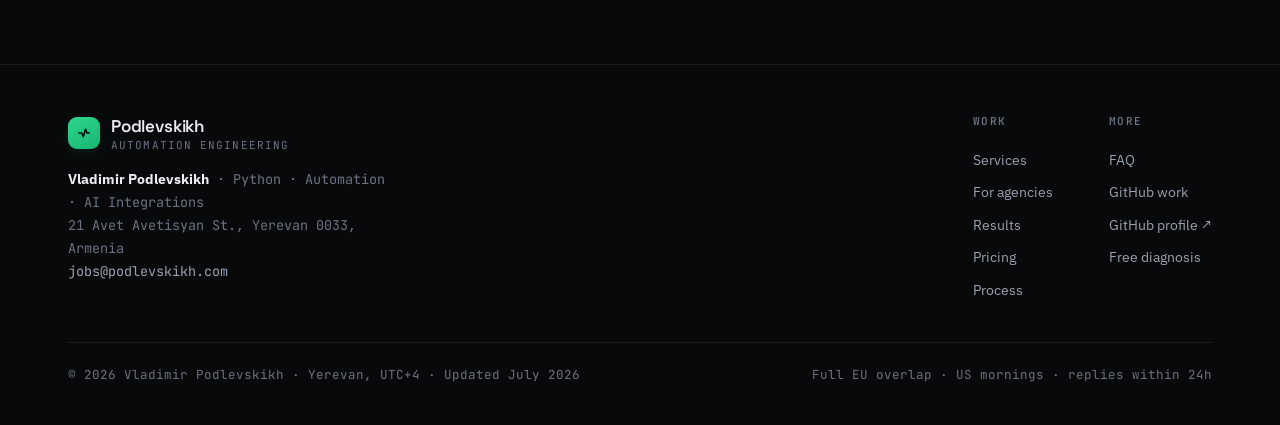
==== commit 8313ede7: "analytics: count.js со своего stats вместо внешнего CDN gc.zgo.at" ====
--- a/index.html
+++ b/index.html
@@ -50,7 +50,7 @@
 <link href="https://fonts.googleapis.com/css2?family=Space+Grotesk:wght@400;500;600;700&family=IBM+Plex+Sans:wght@400;500;600&family=JetBrains+Mono:wght@400;500;600&display=swap" rel="stylesheet" />
 <link rel="stylesheet" href="styles.css" />
 <script>/* analytics: неблокирующая */
-window.addEventListener("load",function(){try{window.goatcounter=window.goatcounter||{};window.goatcounter.path=function(p){return location.host+(p==="/"?"/index":p)};var s=document.createElement("script");s.async=true;s.src="//gc.zgo.at/count.js";s.setAttribute("data-goatcounter","https://stats.podlevskikh.com/count");s.onerror=function(){};document.body.appendChild(s)}catch(e){}});
+window.addEventListener("load",function(){try{window.goatcounter=window.goatcounter||{};window.goatcounter.path=function(p){return location.host+(p==="/"?"/index":p)};var s=document.createElement("script");s.async=true;s.src="https://stats.podlevskikh.com/count.js";s.setAttribute("data-goatcounter","https://stats.podlevskikh.com/count");s.onerror=function(){};document.body.appendChild(s)}catch(e){}});
 </script>
 <script>document.addEventListener("click",function(ev){try{var a=ev.target.closest("a");if(!a||!a.href)return;var href=a.href,name=null;if(/t\.me\/yerevan_afisha_bot/.test(href))name="telegram-afisha";else if(/t\.me\/podlevskikh_consult_bot/.test(href))name="telegram-consult";else if(/t\.me\/VladimirPodlevskikh/.test(href))name="telegram-personal";else if(/calendly\.com/.test(href))name="calendly";else if(/tutor\.podlevskikh\.com/.test(href)&&location.host!=="tutor.podlevskikh.com")name="to-tutor";var path;if(name){path="/cta-"+name;}else if(a.hostname&&a.hostname!==location.hostname&&(a.protocol==="http:"||a.protocol==="https:")){path="/out-"+a.hostname;}else return;var u="https://stats.podlevskikh.com/count?p="+encodeURIComponent(location.host+path)+"&e=true";if(navigator.sendBeacon){navigator.sendBeacon(u)}else{(new Image()).src=u}}catch(e){}},true);</script>
 </head>
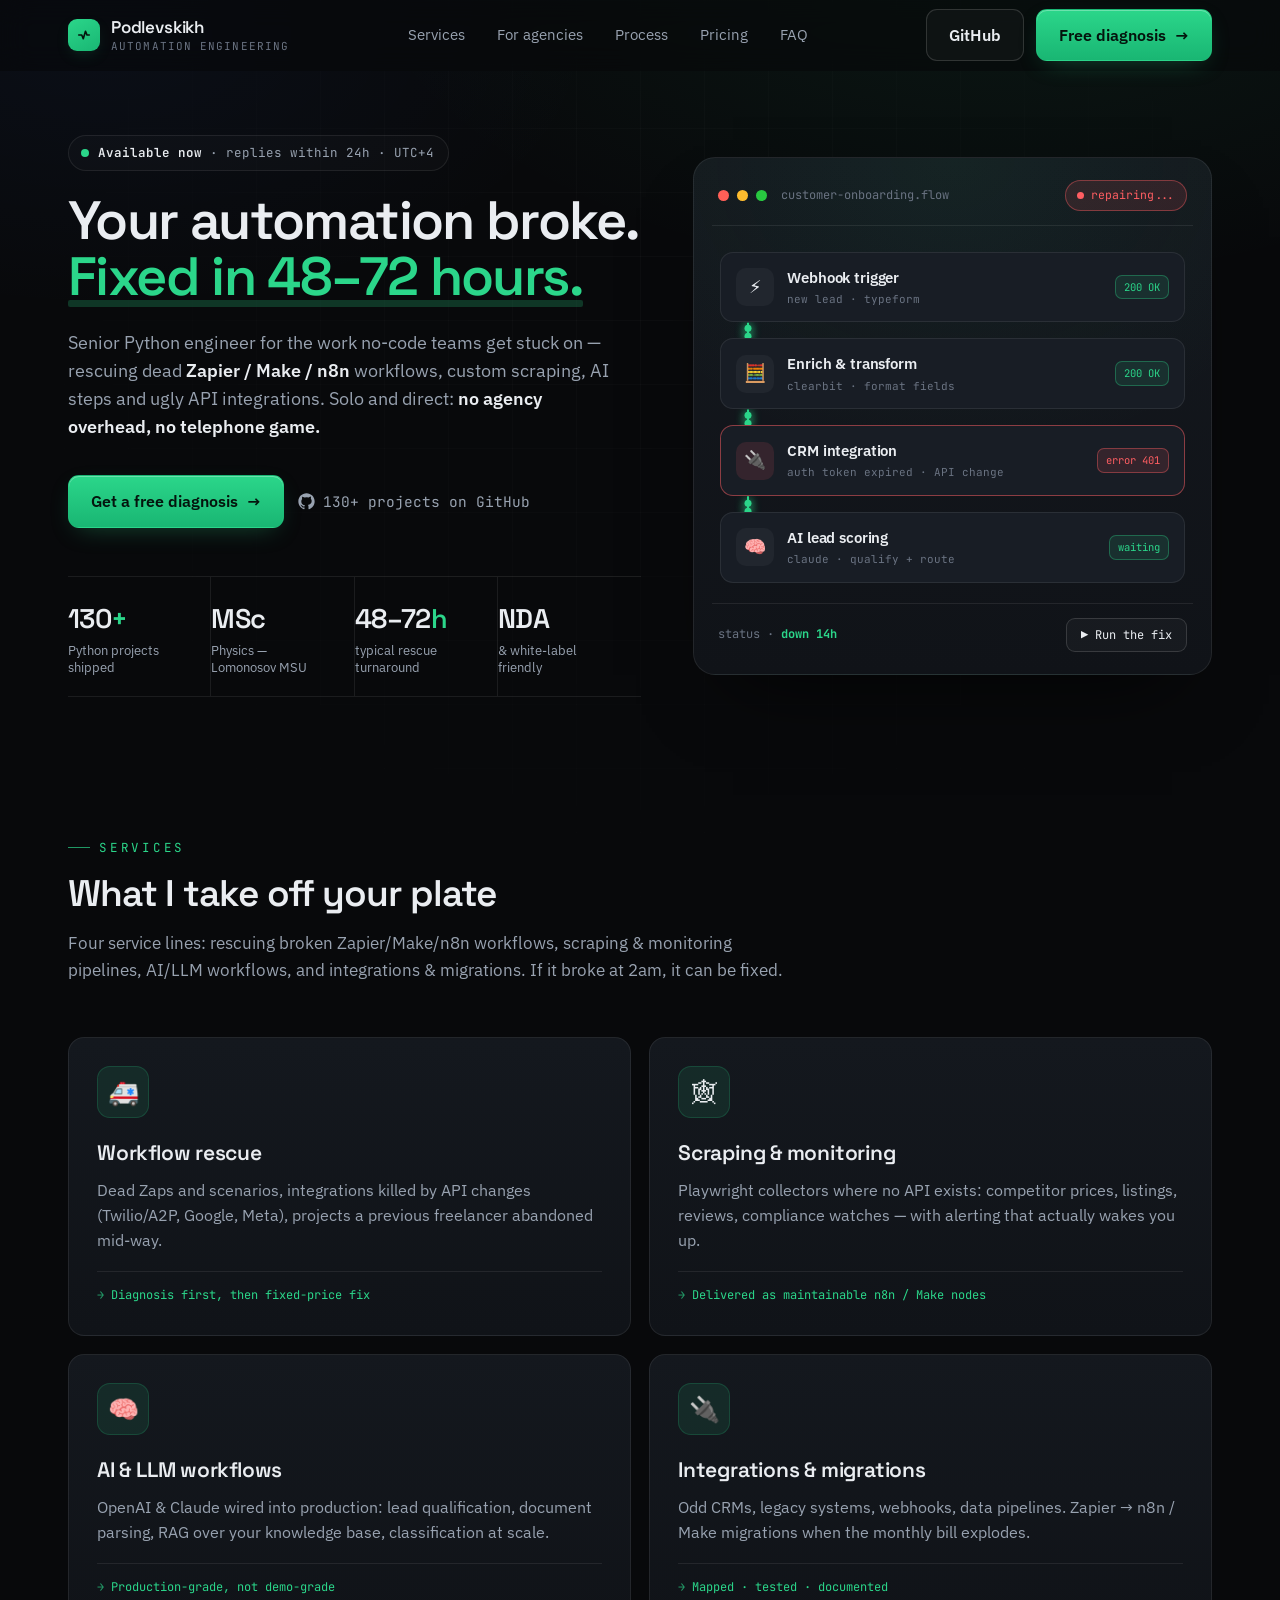
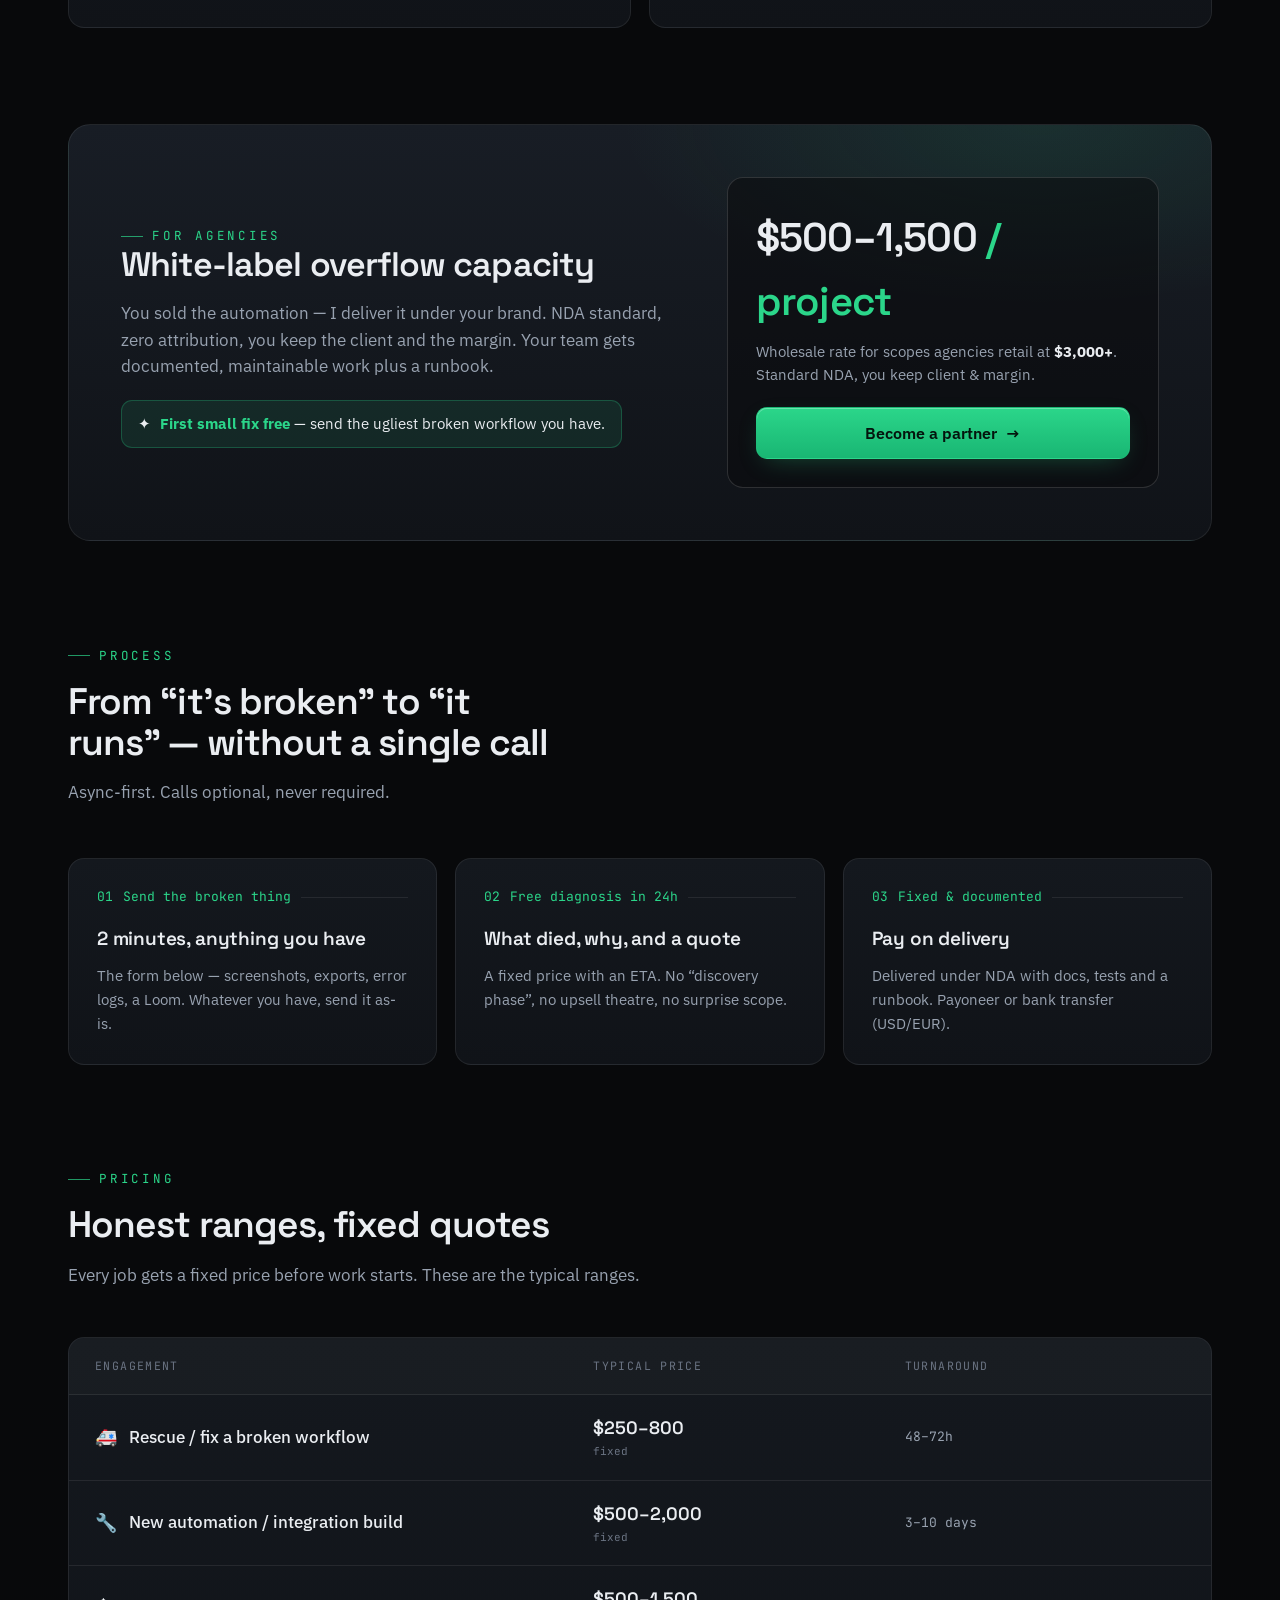
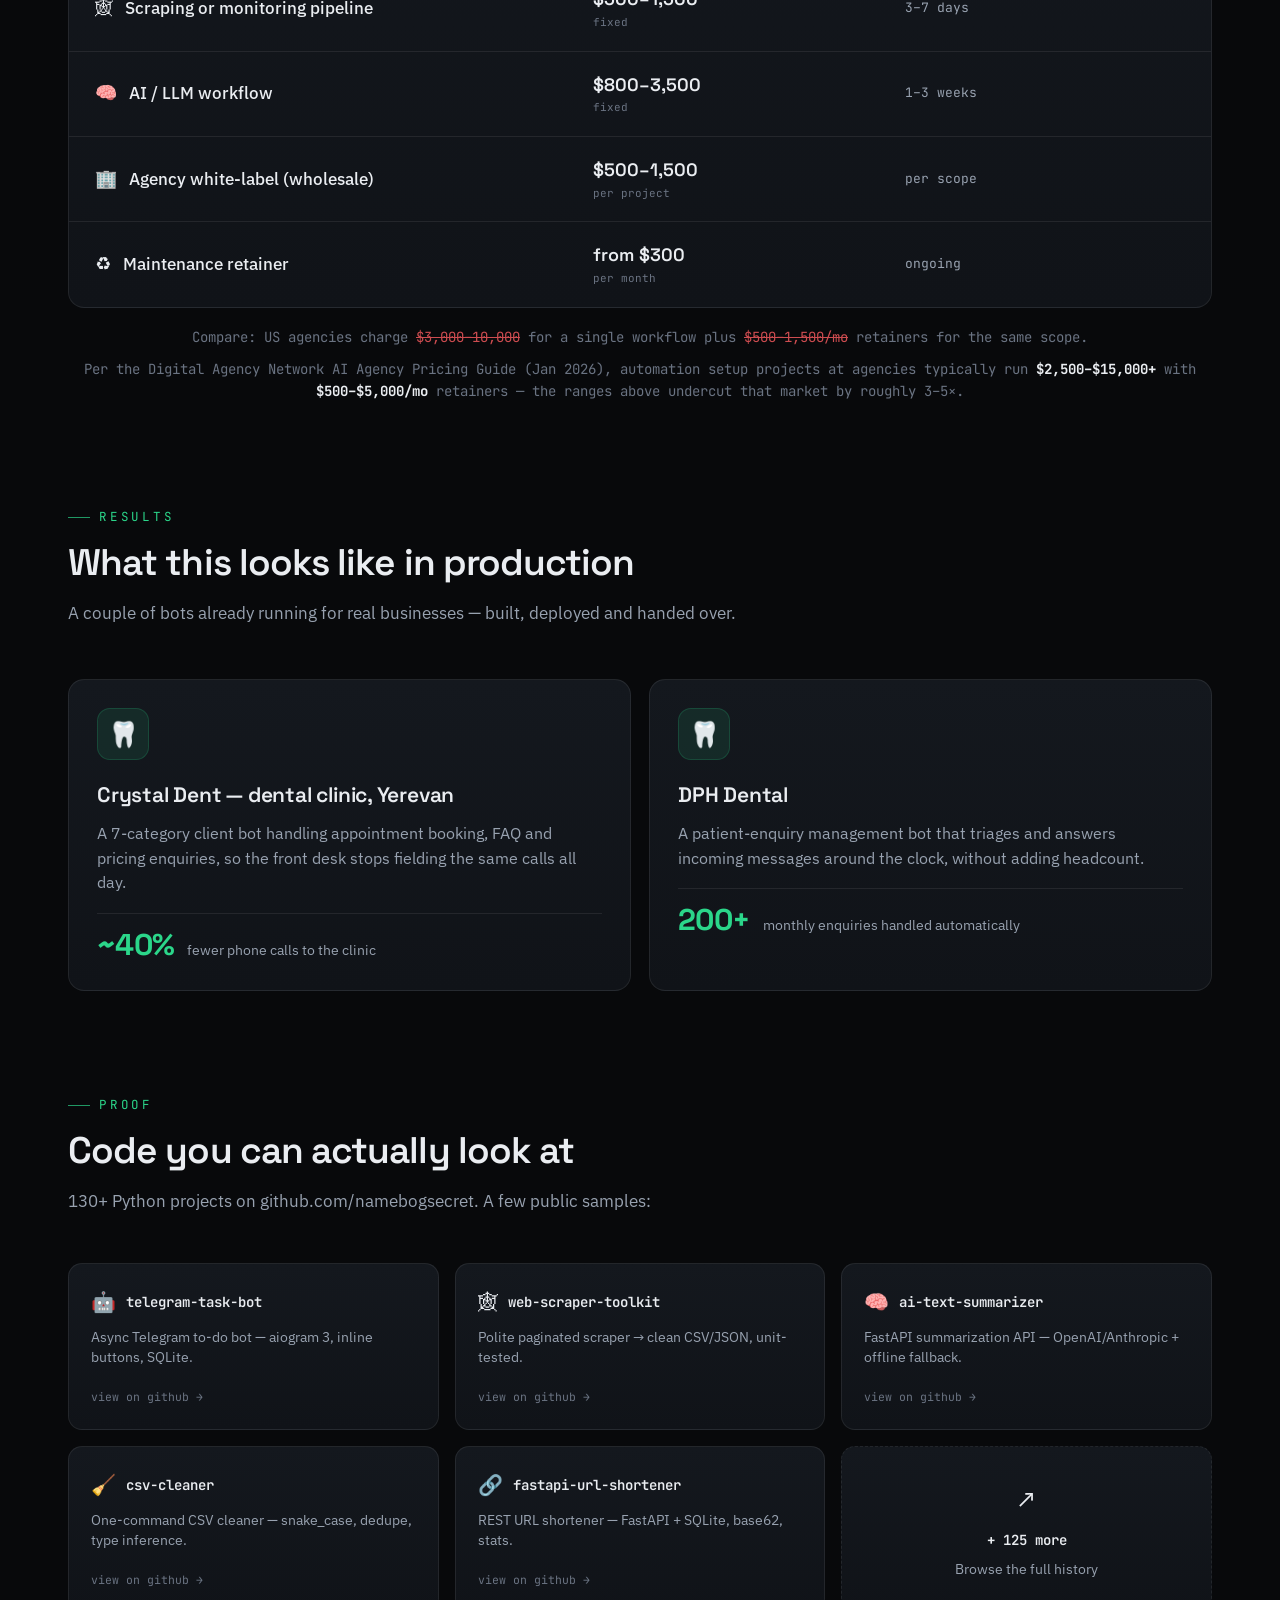
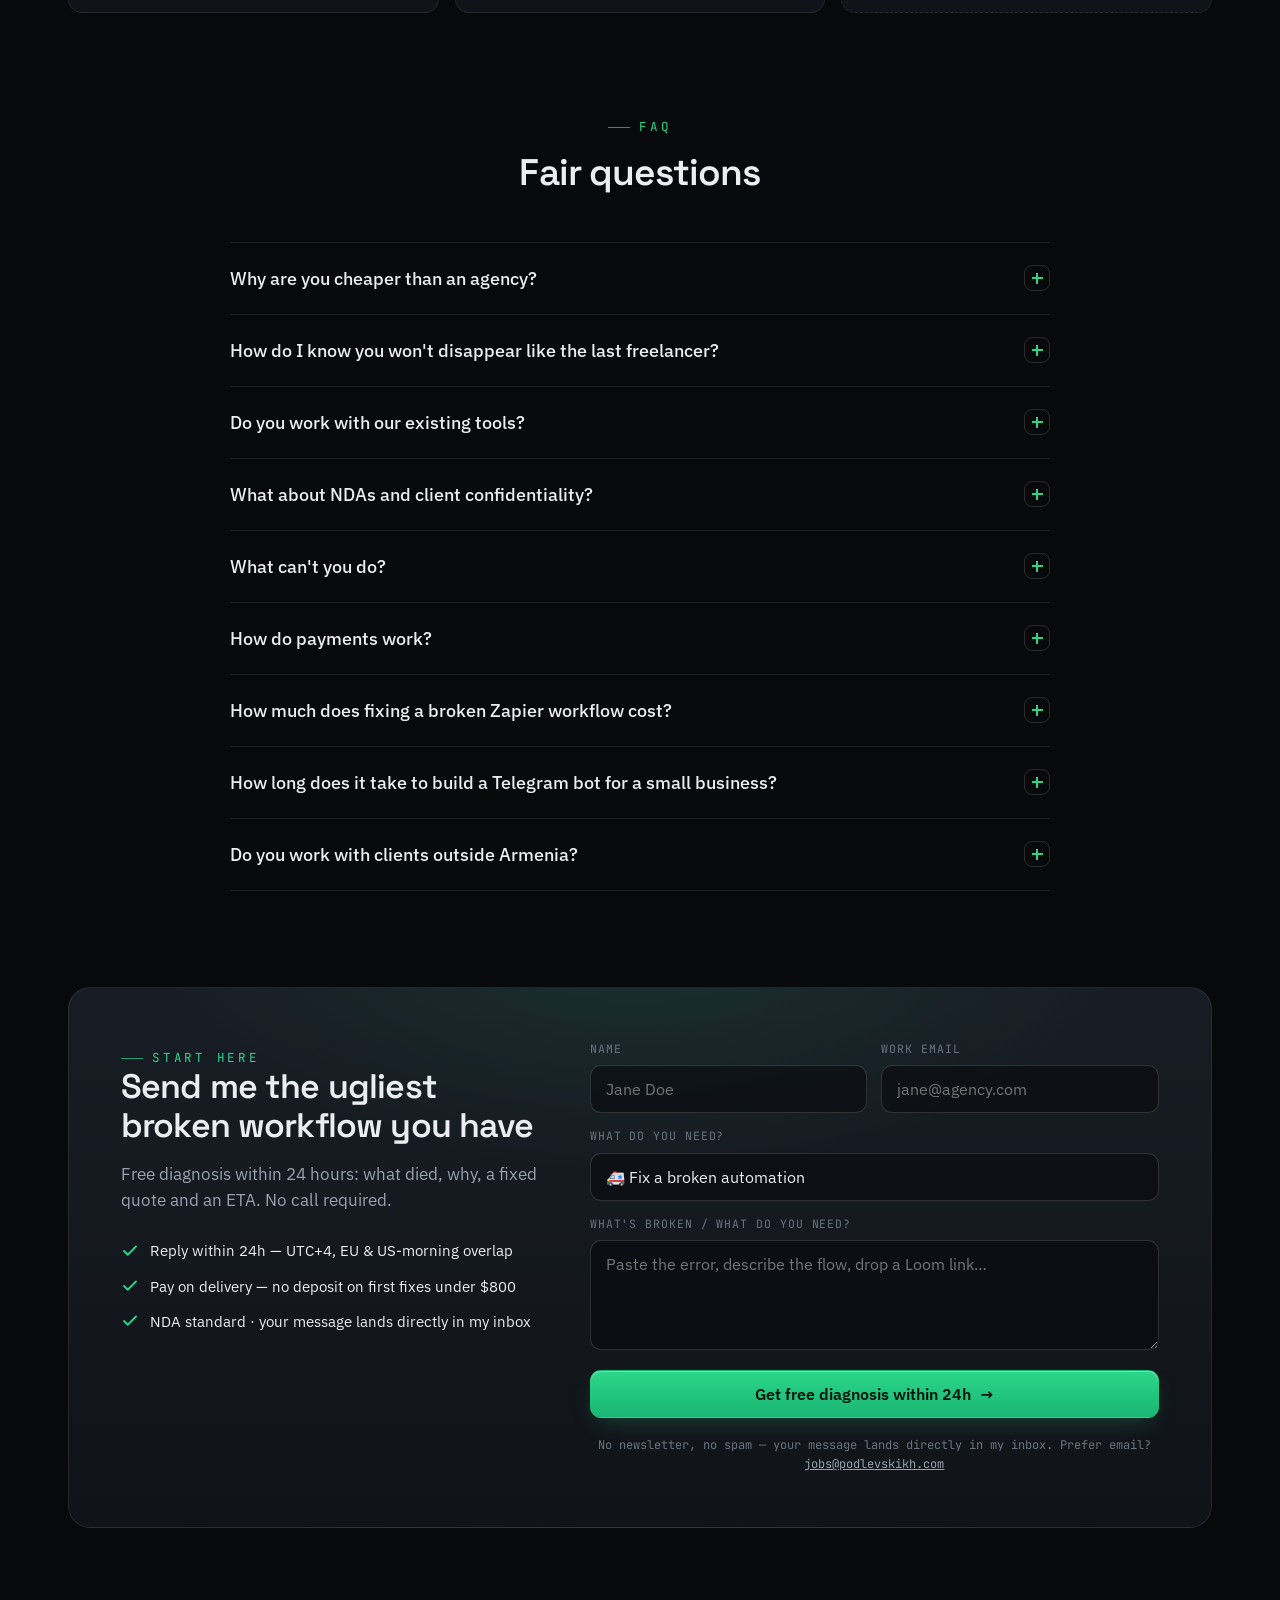
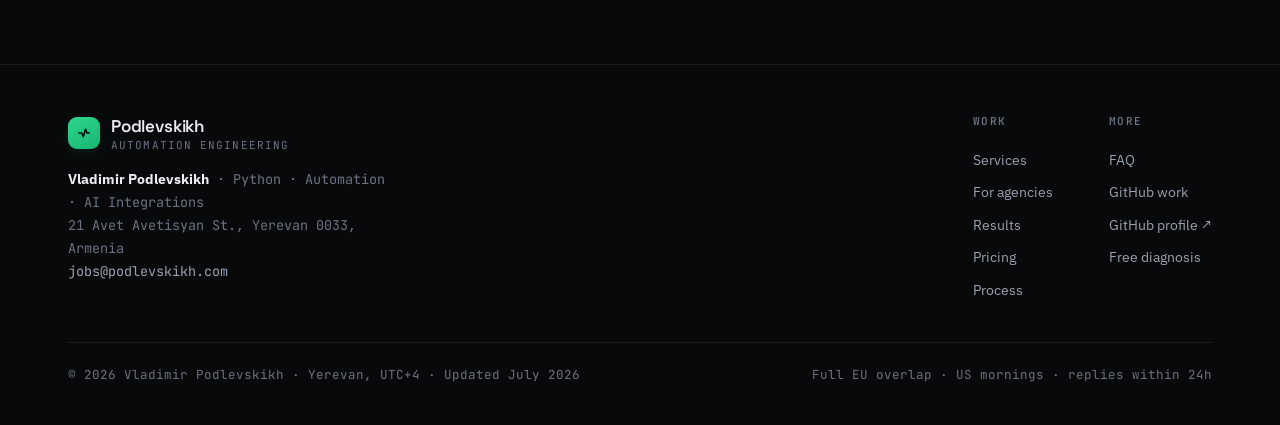
==== commit 6bc21f3e: "fb: компактный значок на мобильных + кнопка не закрывает чужой интерактив Кнопка сбора ошибок висела" ====
--- a/index.html
+++ b/index.html
@@ -532,6 +532,6 @@
   document.body.appendChild(s);
 }catch(e){}});</script>
   <!-- Кнопка «Что-то не работает?»: само нажатие отправляет полный отчёт. -->
-  <script src="https://stats.podlevskikh.com/fb/static/feedback-widget.js?v=2" defer></script>
+  <script src="https://stats.podlevskikh.com/fb/static/feedback-widget.js?v=3" defer></script>
 </body>
 </html>
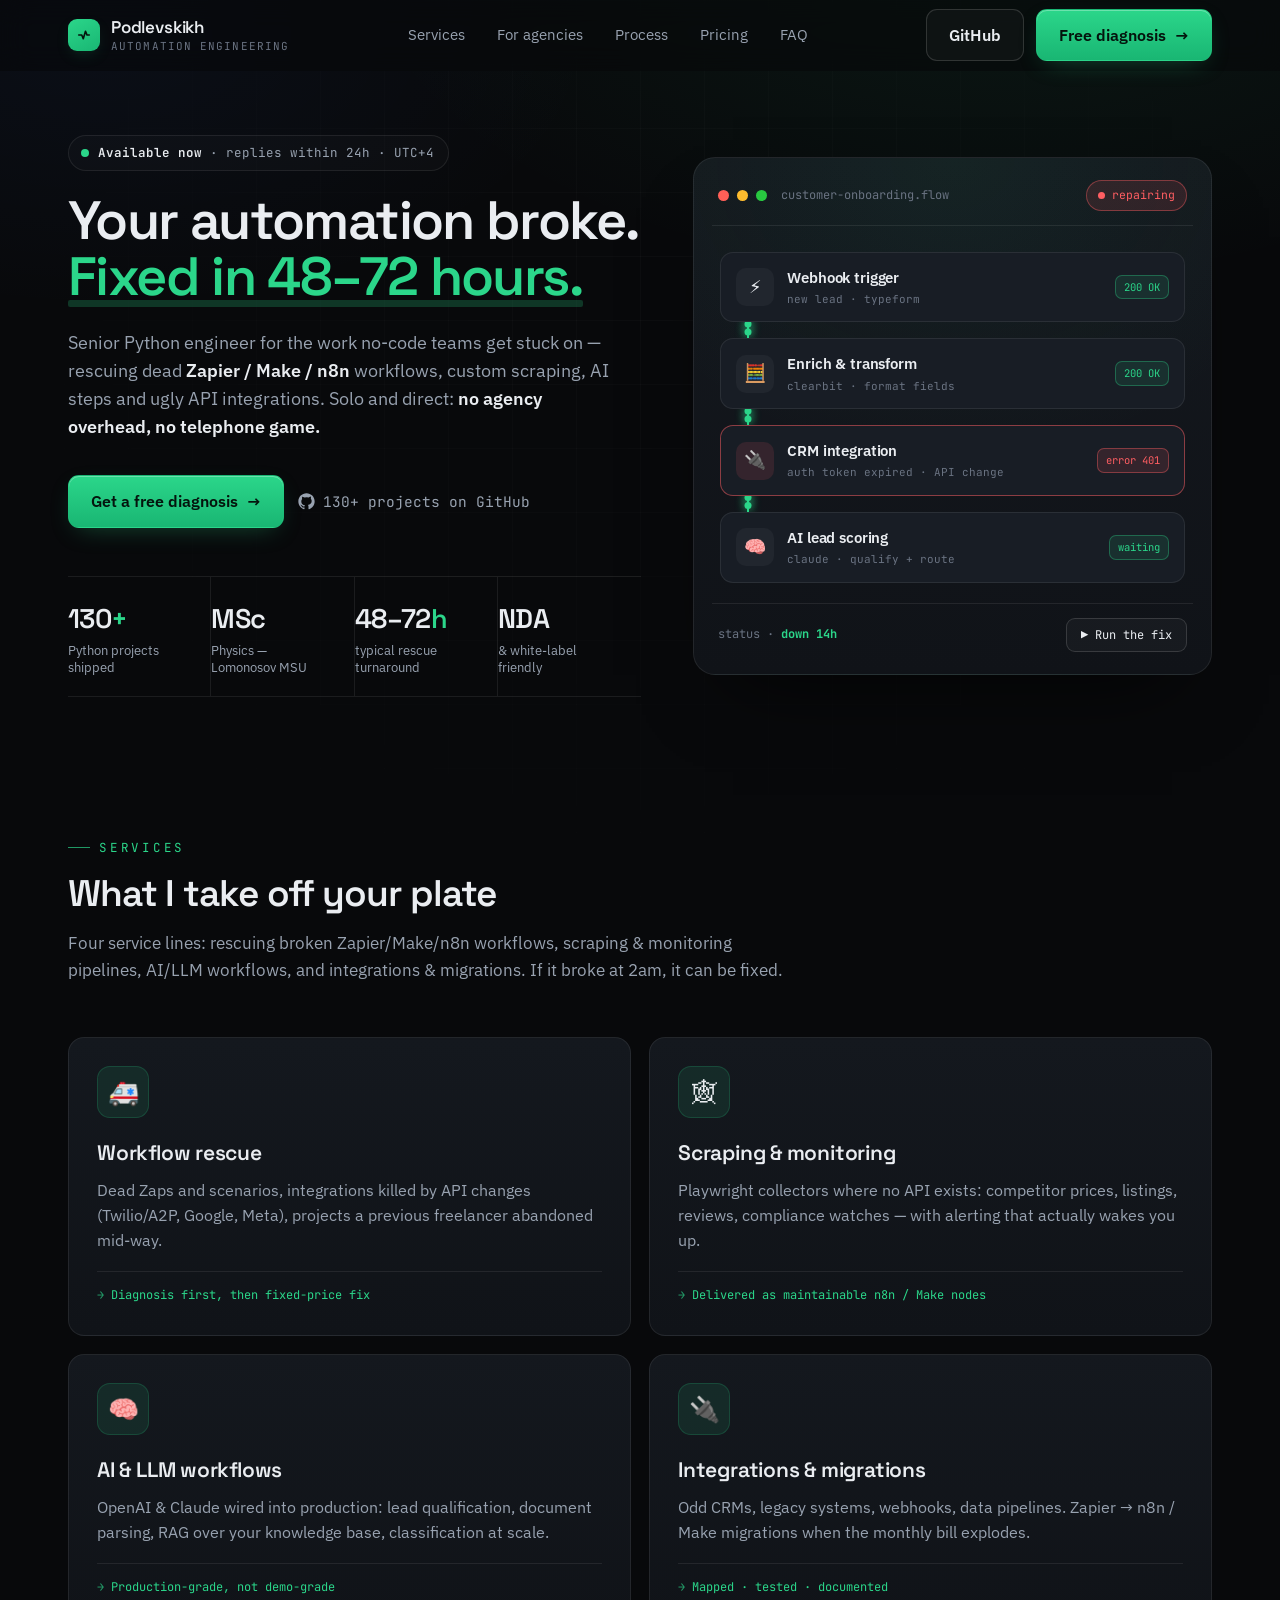
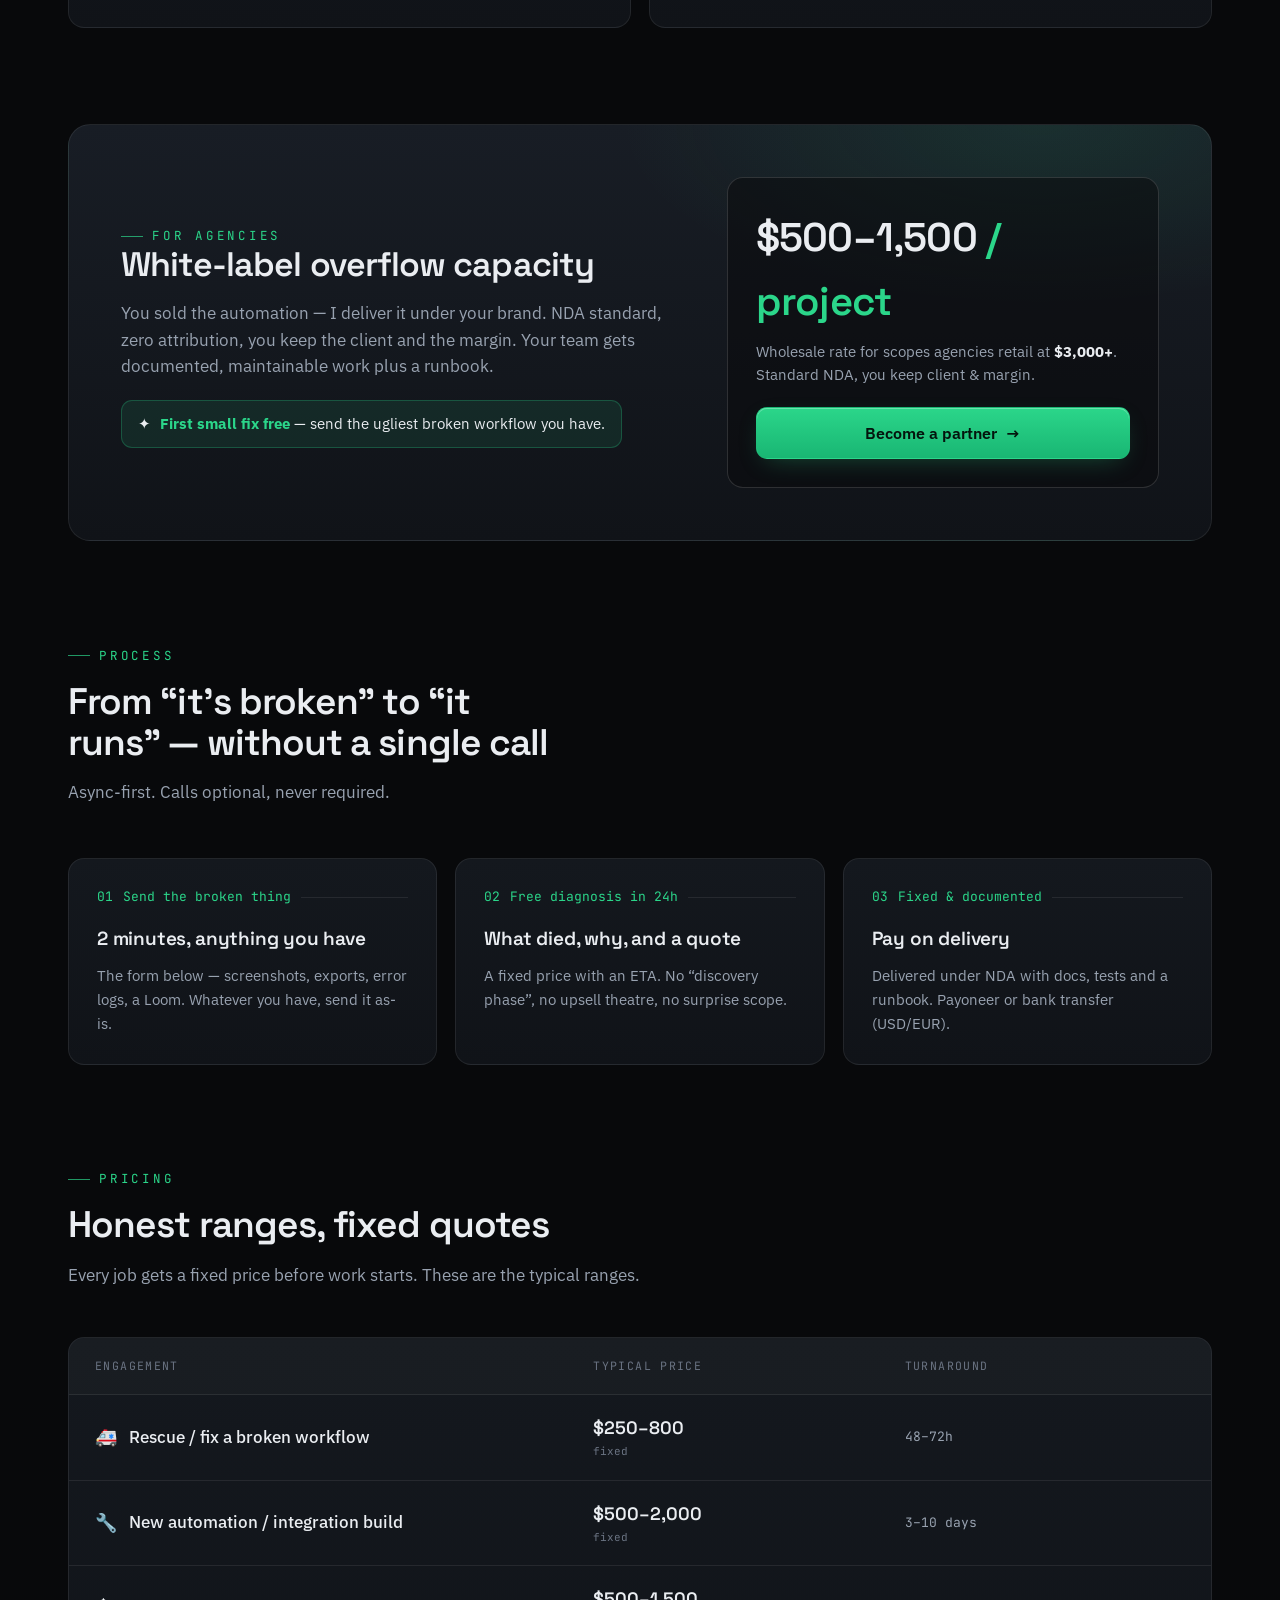
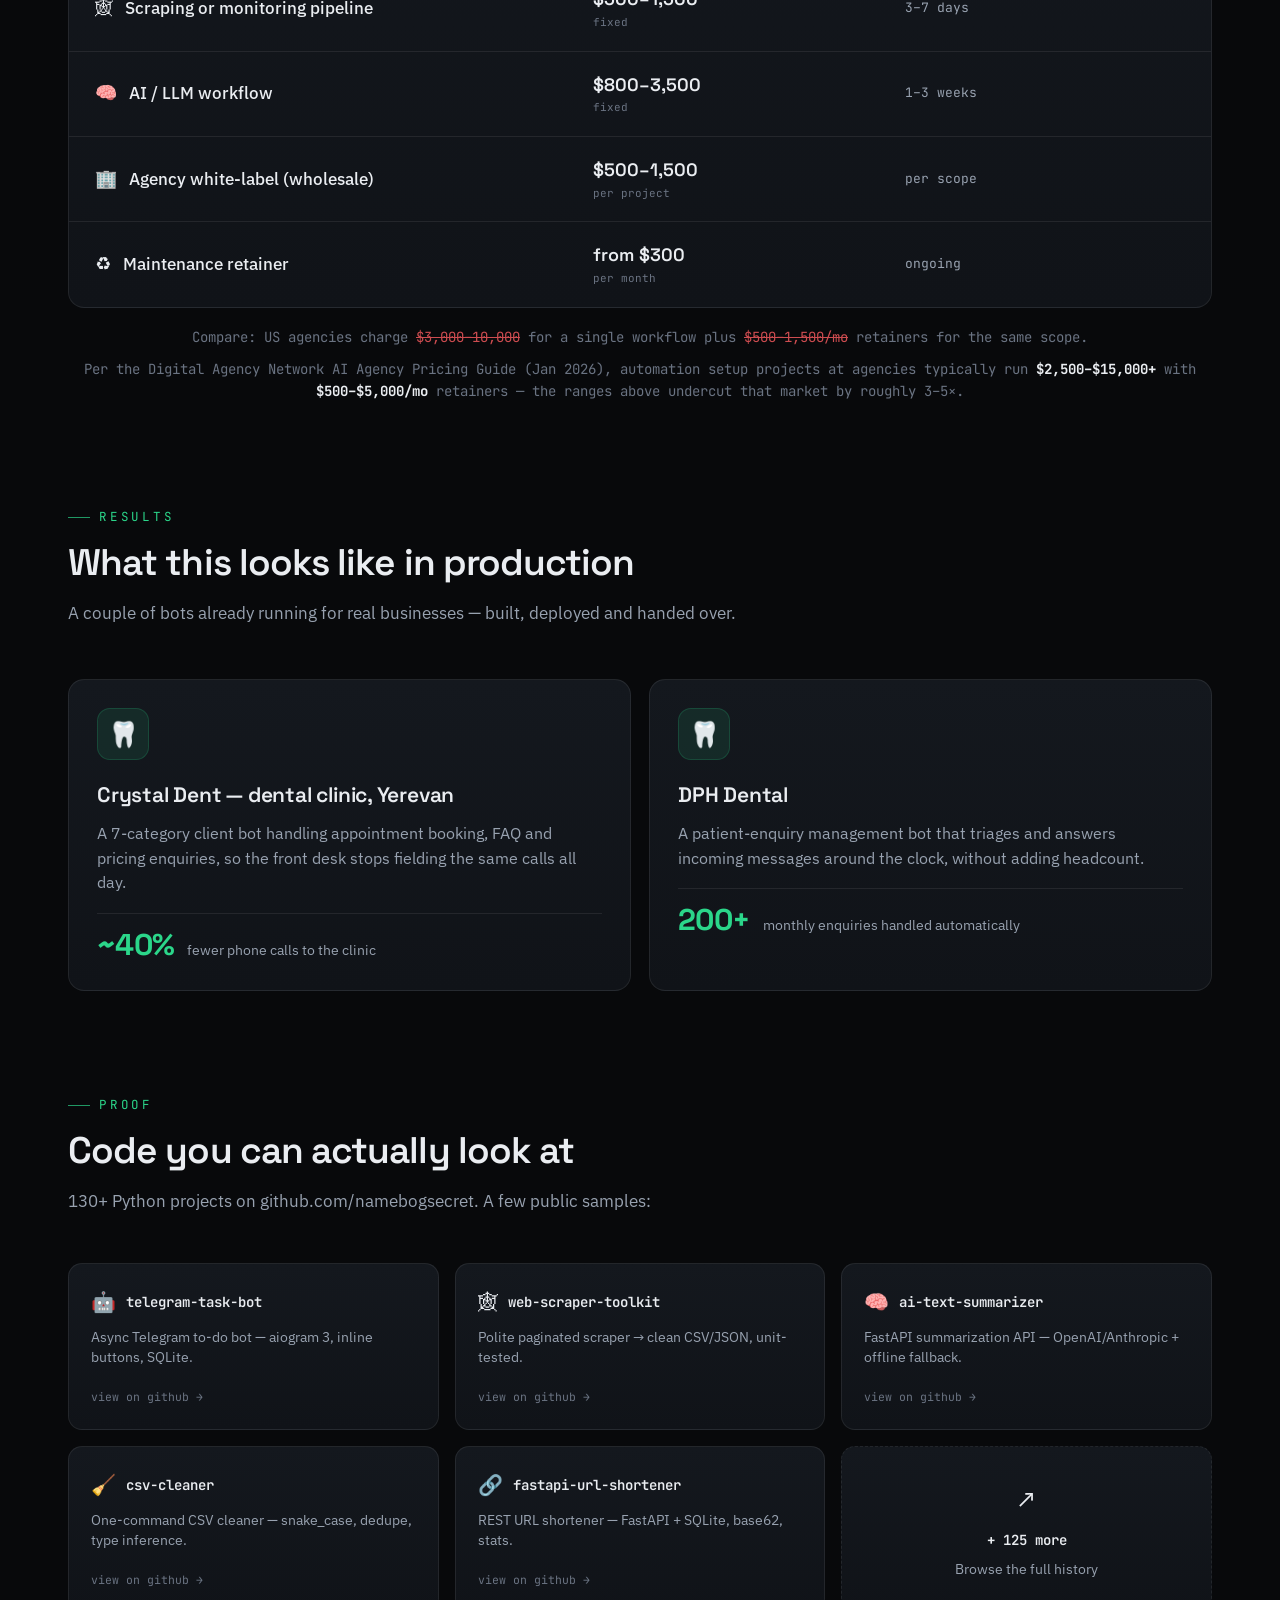
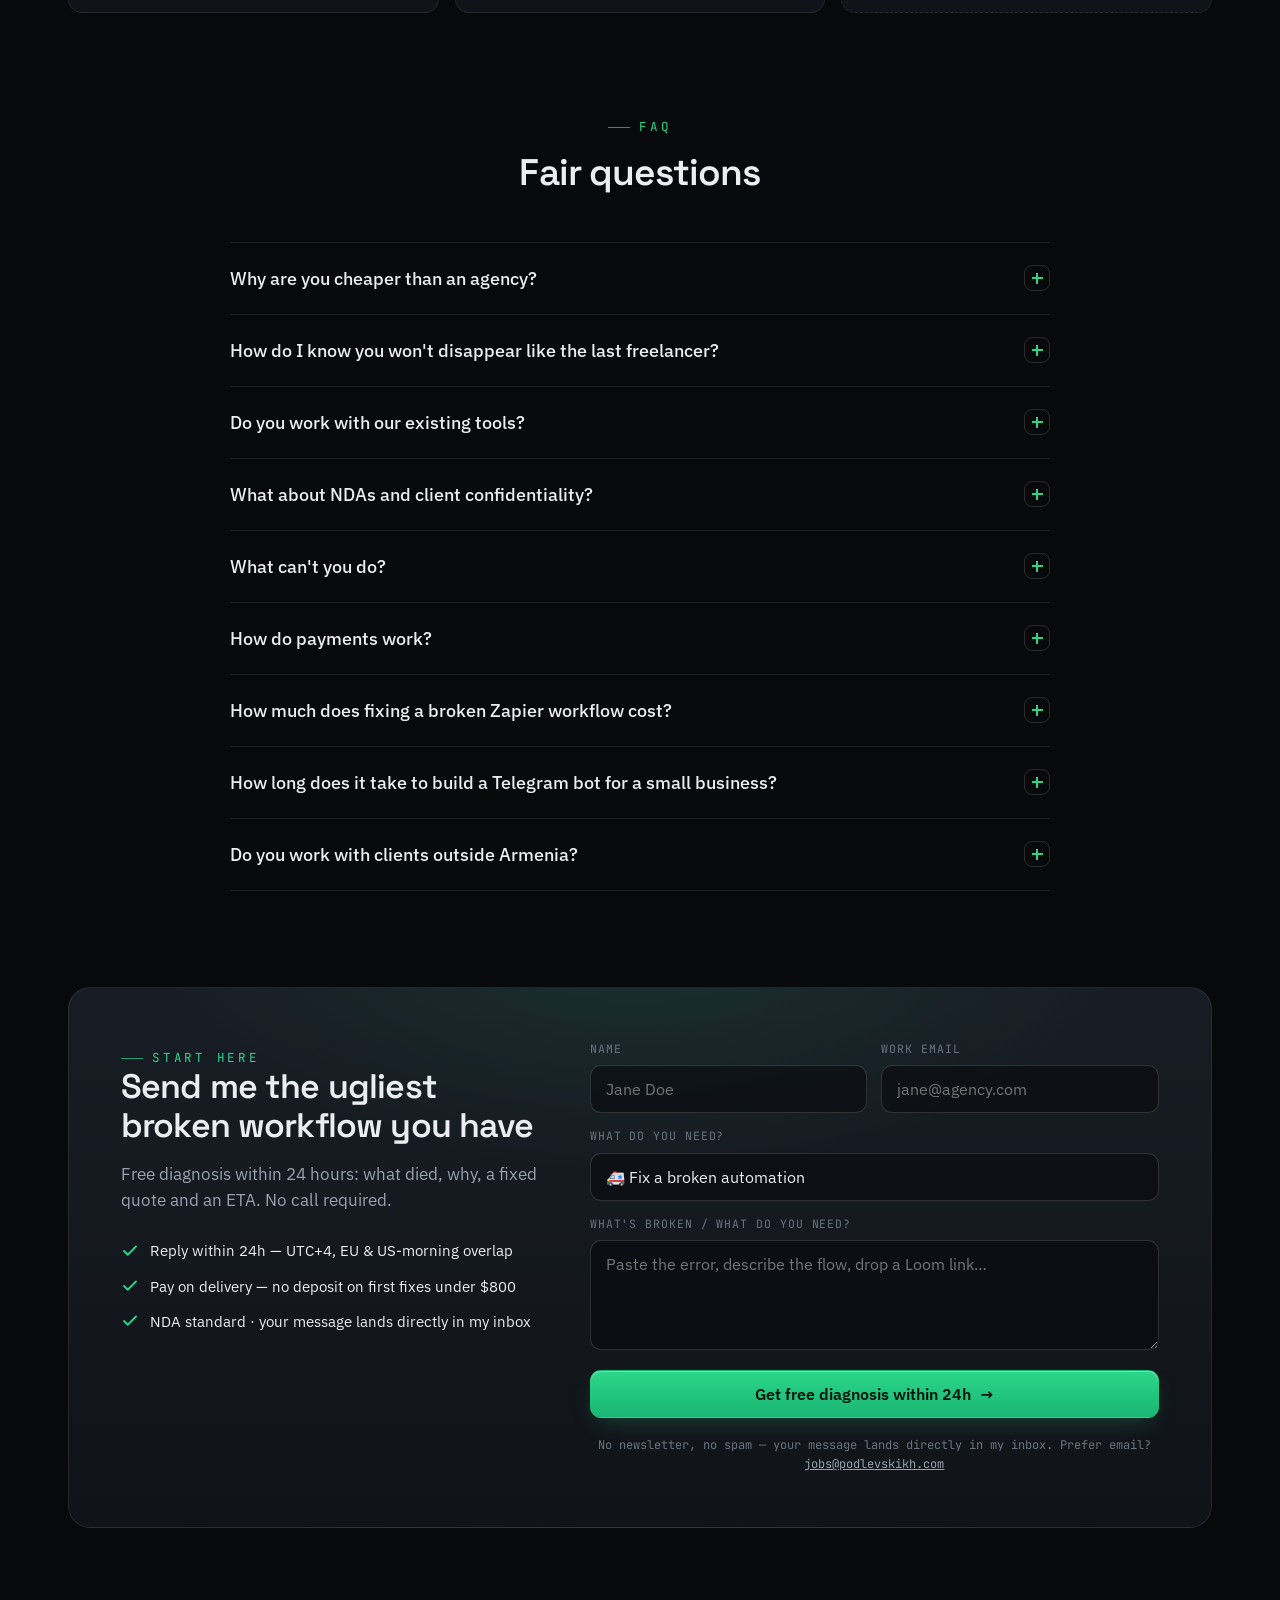
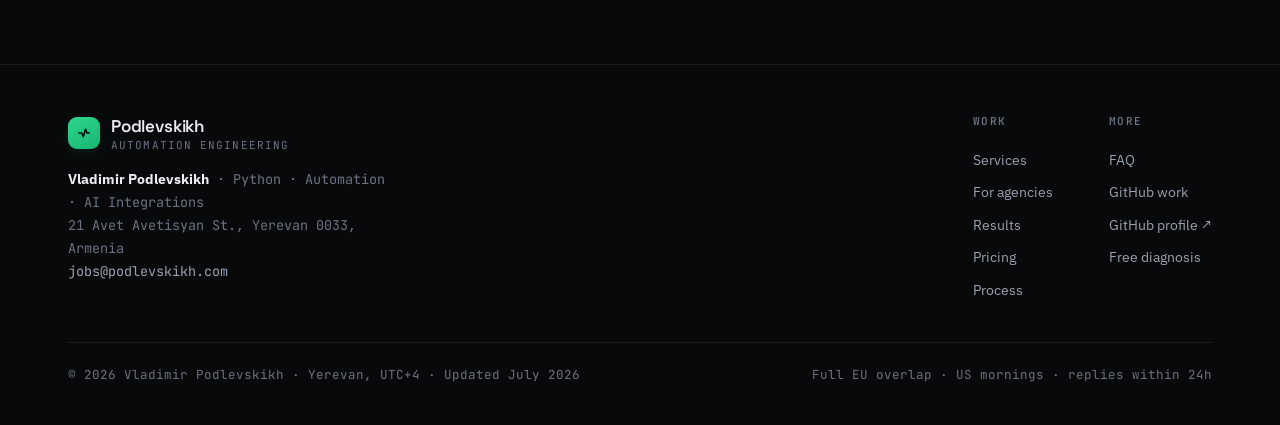
==== commit 826fdff1: "Единый навигатор сети в подвале страниц Сеть из 22 сайтов давала 36 внутренних переходов в месяц — с" ====
--- a/index.html
+++ b/index.html
@@ -533,5 +533,6 @@
 }catch(e){}});</script>
   <!-- Кнопка «Что-то не работает?»: само нажатие отправляет полный отчёт. -->
   <script src="https://stats.podlevskikh.com/fb/static/feedback-widget.js?v=3" defer></script>
+  <script defer src="https://stats.podlevskikh.com/a/static/network-footer.js"></script>
 </body>
 </html>
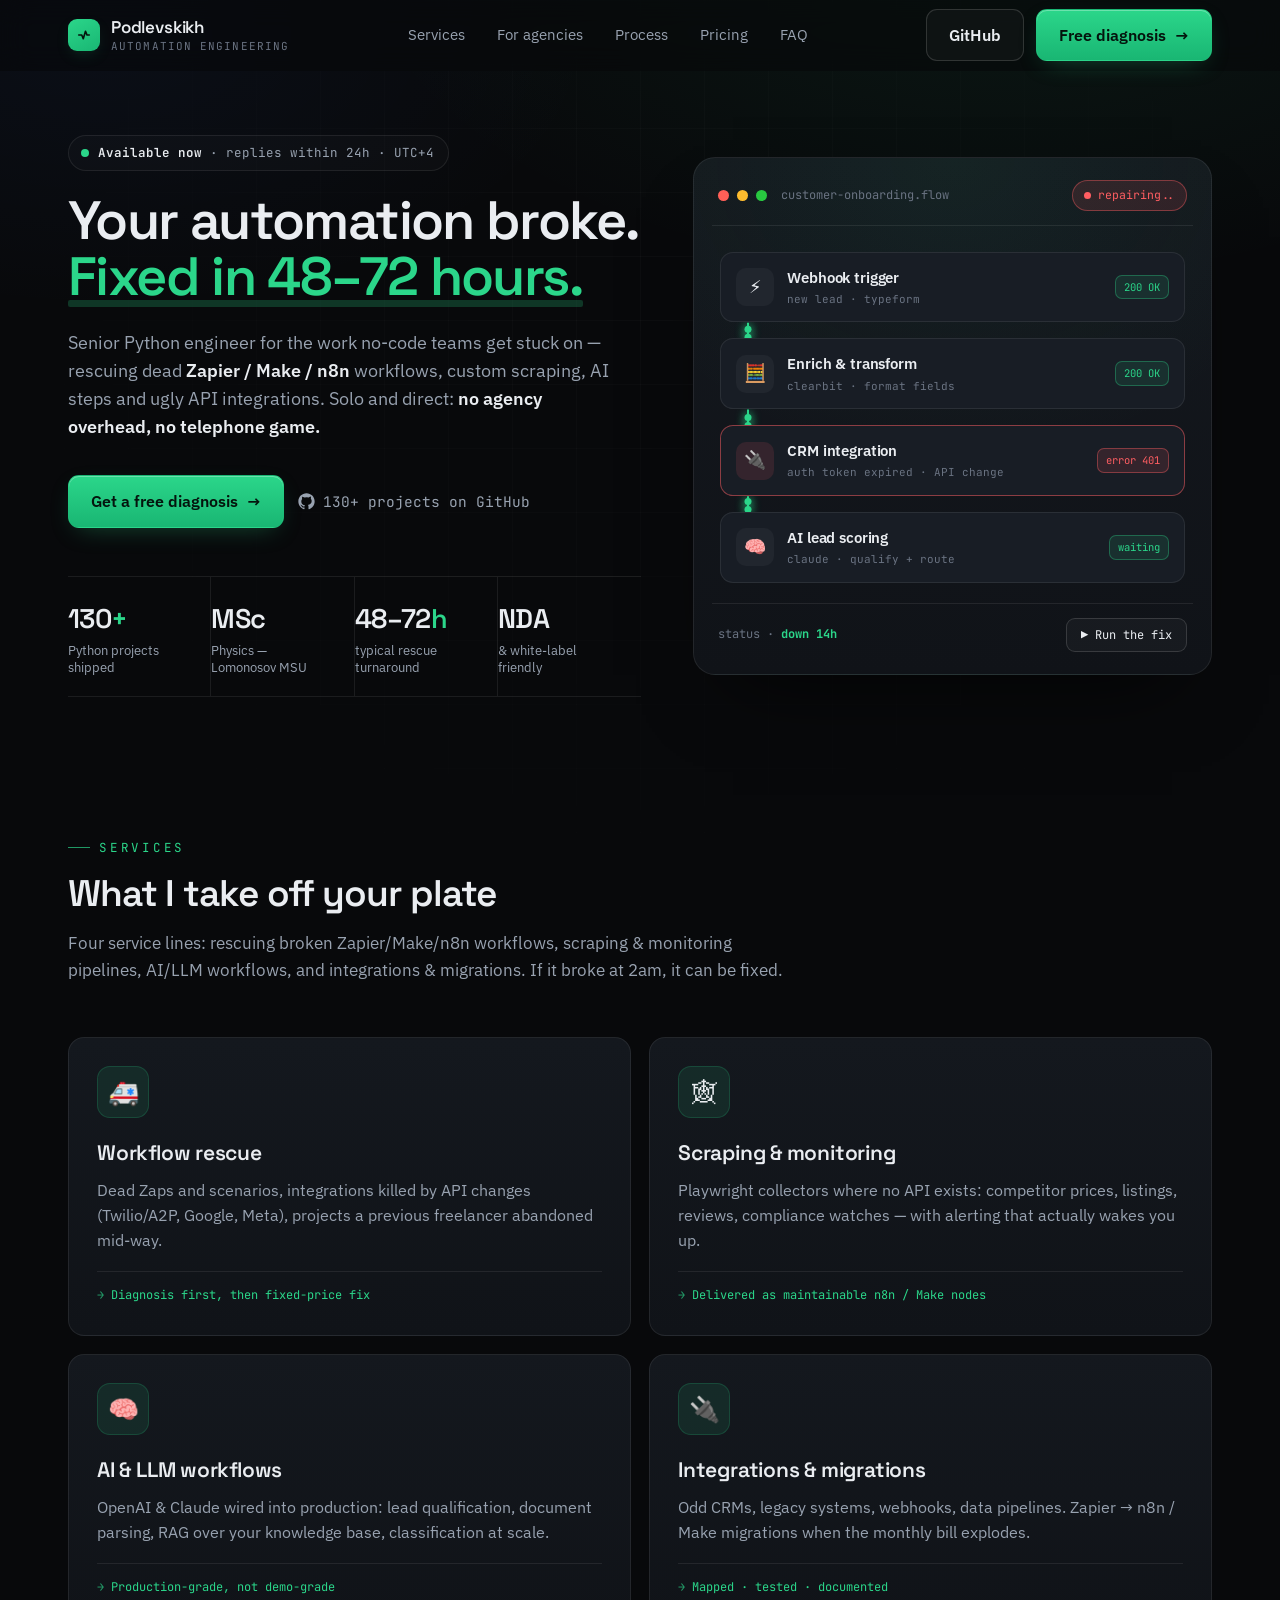
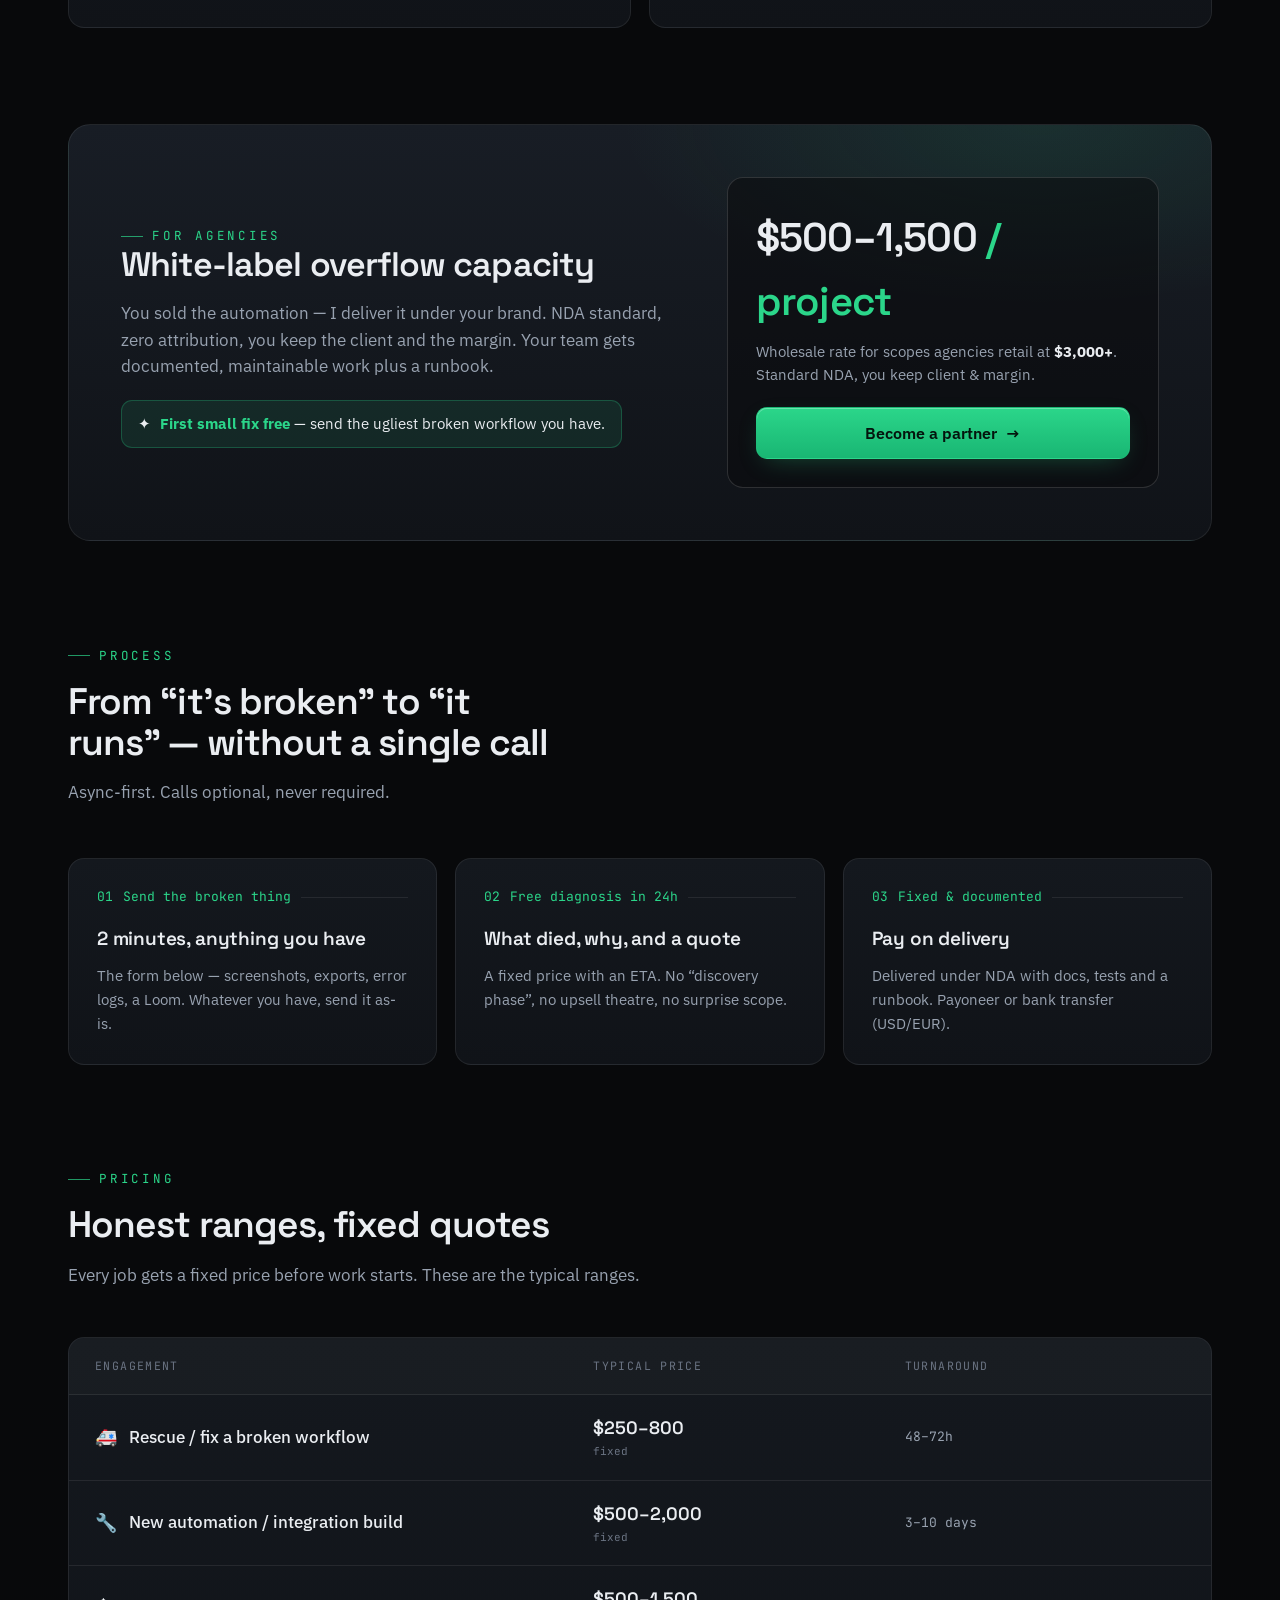
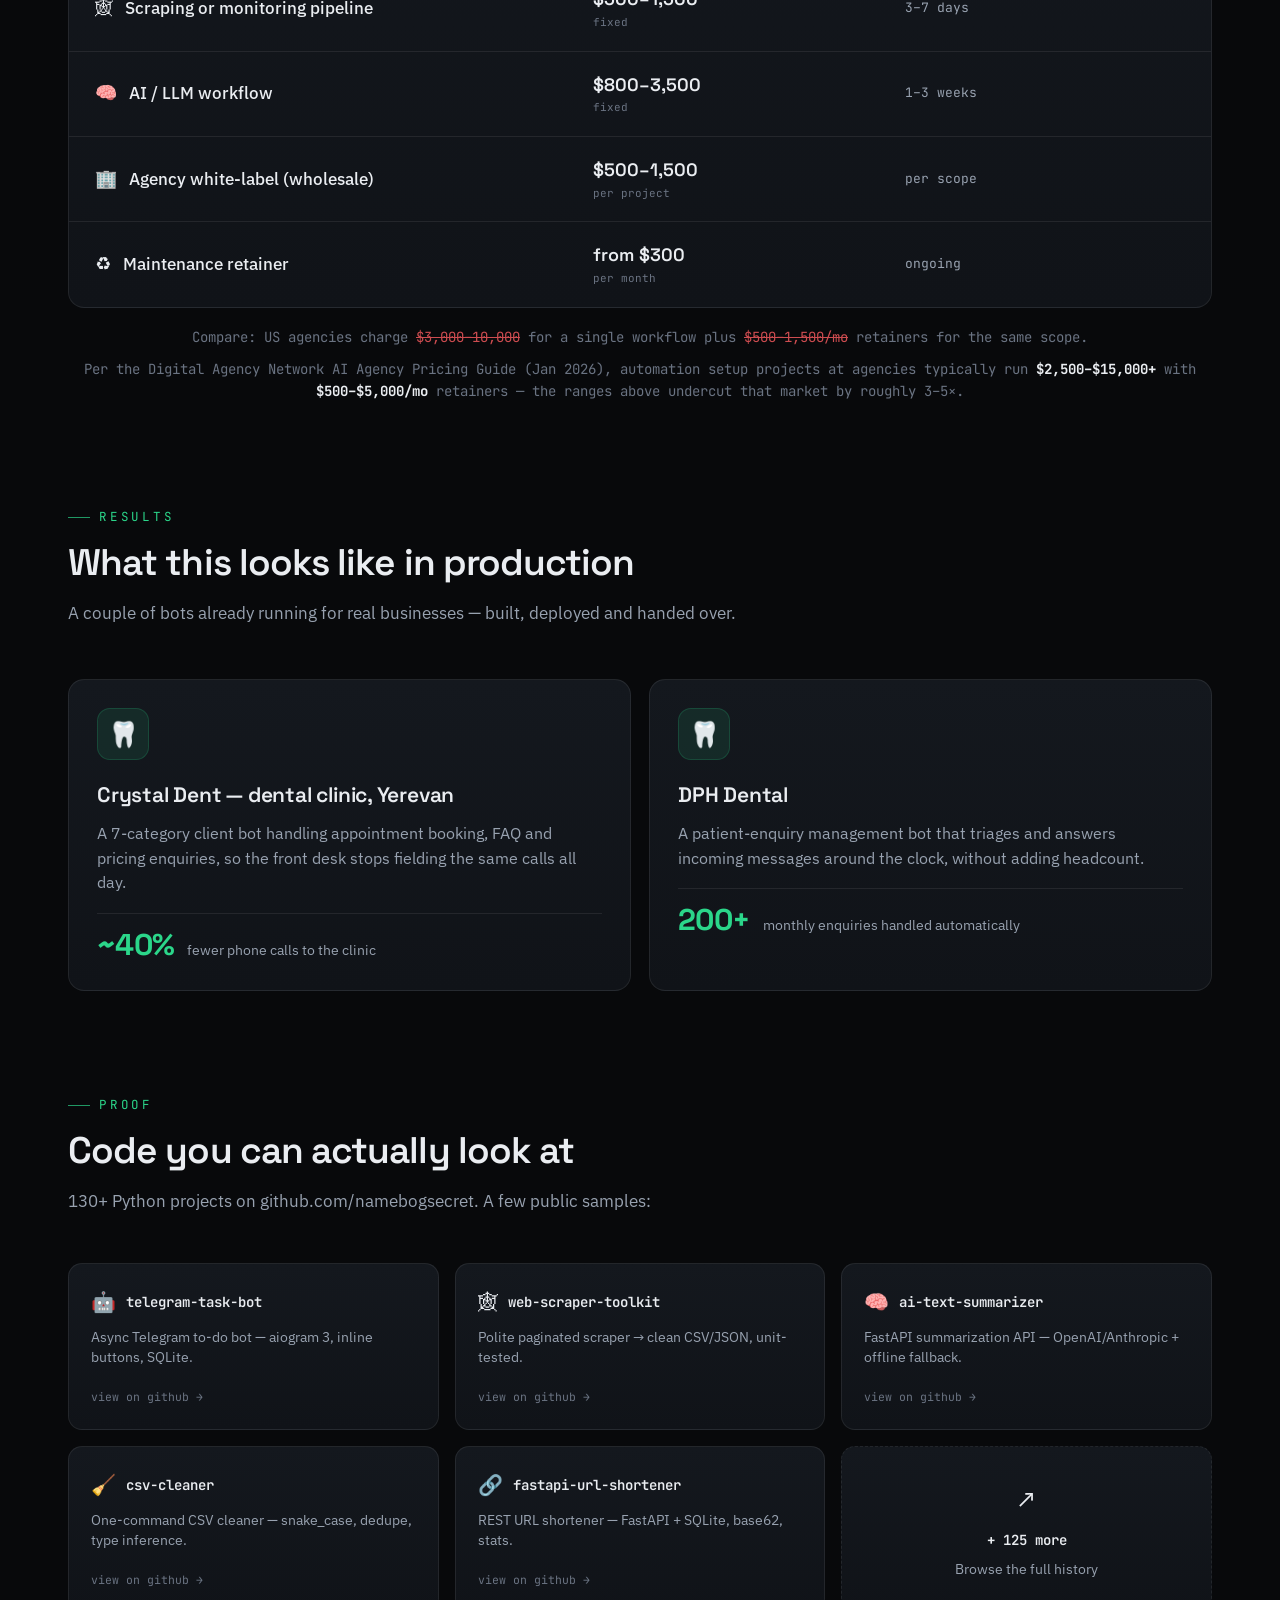
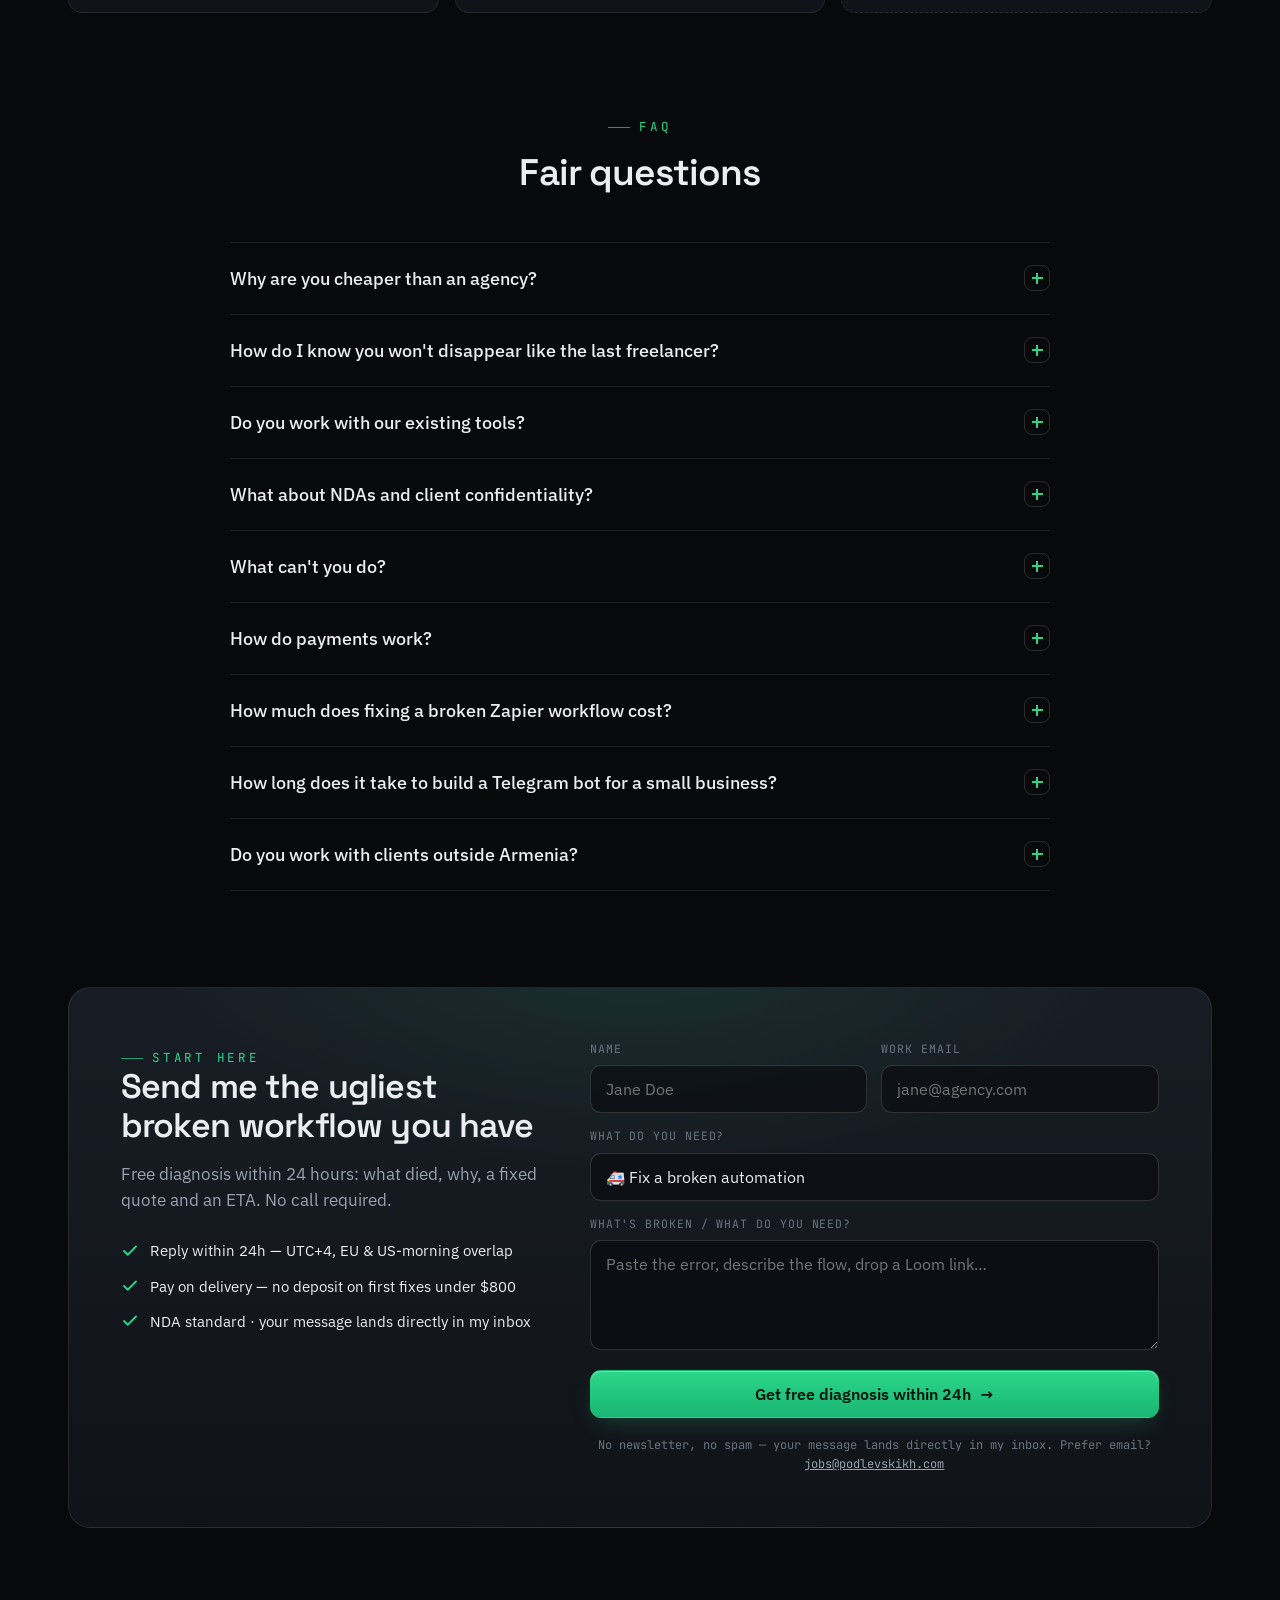
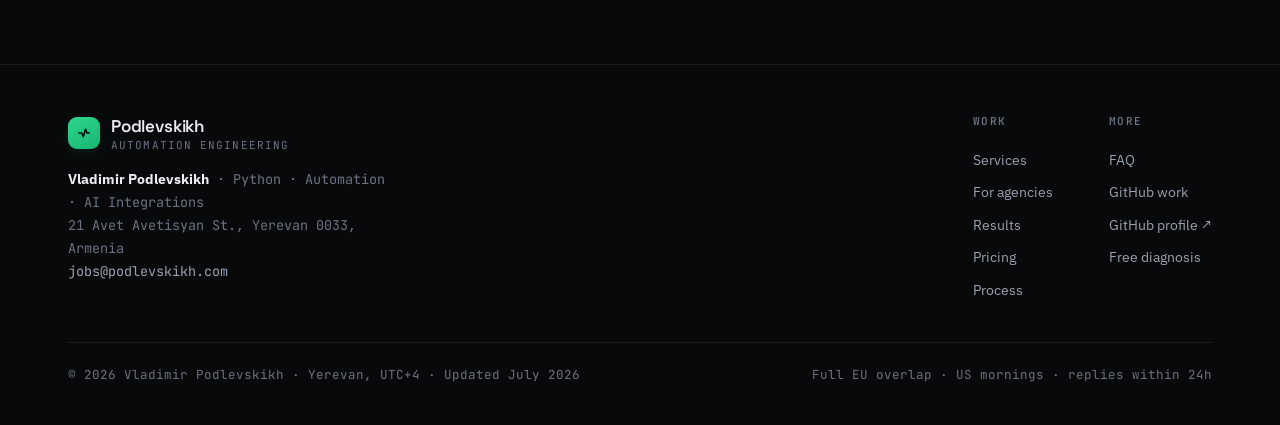
==== commit 16b19125: "checkpoint: Склейка сущности: Person приведён к канону (sameAs, url, @id, стаж) [checkpoint] Промежу" ====
--- a/index.html
+++ b/index.html
@@ -1,12 +1,6 @@
 <!DOCTYPE html>
 <html lang="en">
 <head>
-<!-- Перехватчик JS-ошибок: ПЕРВЫМ и без defer, иначе падение старта
-     страницы в отчёт не попадёт. Канон: ~/js-error-autofix/widget/. -->
-<script>window.__fbConfig={"base": "https://stats.podlevskikh.com"};window.__fbErrors=[];(function(){function p(e){try{if(window.__fbErrors.length<25)window.__fbErrors.push(e)}catch(x){}}
-window.addEventListener("error",function(ev){var el=ev.target;if(el&&el!==window&&(el.tagName==="IMG"||el.tagName==="SCRIPT"||el.tagName==="LINK")){p({type:"resource",message:el.tagName+" failed: "+String(el.src||el.href||"").slice(0,300)});return}
-p({type:"error",message:String(ev.message||"error").slice(0,500),source:String(ev.filename||"").slice(0,300),line:ev.lineno,col:ev.colno,stack:String((ev.error&&ev.error.stack)||"").slice(0,1500),early:true})},true);
-window.addEventListener("unhandledrejection",function(ev){var r=ev.reason;p({type:"unhandledrejection",message:String((r&&(r.message||r))||"rejection").slice(0,500),stack:String((r&&r.stack)||"").slice(0,1500),early:true})})})();</script>
 <meta charset="UTF-8" />
 <meta name="yandex-verification" content="cd1fa182e7c791ec" />
 <meta name="viewport" content="width=device-width, initial-scale=1" />
@@ -19,18 +13,67 @@
 <meta property="og:url" content="https://auto.podlevskikh.com/" />
 <link rel="icon" href="data:image/svg+xml,%3Csvg xmlns='http://www.w3.org/2000/svg' viewBox='0 0 100 100'%3E%3Ctext y='.9em' font-size='90'%3E🚑%3C/text%3E%3C/svg%3E" />
 <script type="application/ld+json">
-{"@context":"https://schema.org","@type":"ProfessionalService","name":"Podlevskikh Automation",
-"description":"Automation rescue and custom workflow engineering: Zapier/Make/n8n fixes, web scraping, AI/LLM integrations.",
-"datePublished":"2026-06-08","dateModified":"2026-07-11",
-"founder":{"@type":"Person","@id":"https://tutor.podlevskikh.com/#vladimir","name":"Vladimir Podlevskikh",
-"jobTitle":"Senior Python Automation Engineer",
-"alumniOf":{"@type":"CollegeOrUniversity","name":"Lomonosov Moscow State University"},
-"knowsAbout":["Zapier automation","Make.com","n8n","Python automation","Web scraping","LLM workflows","API integrations"],
-"sameAs":["https://tutor.podlevskikh.com/","https://podlevskikh.com/","https://auto.podlevskikh.com/","https://calc.podlevskikh.com/","https://calculators.podlevskikh.com/","https://olymp.podlevskikh.com/","https://events.podlevskikh.com/","https://ideas.podlevskikh.com/","https://physics.podlevskikh.com/","https://aiact.podlevskikh.com/","https://github.com/namebogsecret","https://www.linkedin.com/in/vladimir-podlevskikh"]},
-"email":"jobs@podlevskikh.com",
-"url":"https://auto.podlevskikh.com/",
-"address":{"@type":"PostalAddress","streetAddress":"21 Avet Avetisyan St.","addressLocality":"Yerevan","postalCode":"0033","addressCountry":"AM"},
-"areaServed":["US","EU","UK"],"priceRange":"$250-$3500"}
+{
+  "@context": "https://schema.org",
+  "@type": "ProfessionalService",
+  "name": "Podlevskikh Automation",
+  "description": "Automation rescue and custom workflow engineering: Zapier/Make/n8n fixes, web scraping, AI/LLM integrations.",
+  "datePublished": "2026-06-08",
+  "dateModified": "2026-07-11",
+  "founder": {
+    "@type": "Person",
+    "@id": "https://tutor.podlevskikh.com/#vladimir",
+    "name": "Vladimir Podlevskikh",
+    "jobTitle": "Senior Python Automation Engineer",
+    "alumniOf": {
+      "@type": "CollegeOrUniversity",
+      "name": "Lomonosov Moscow State University"
+    },
+    "knowsAbout": [
+      "Zapier automation",
+      "Make.com",
+      "n8n",
+      "Python automation",
+      "Web scraping",
+      "LLM workflows",
+      "API integrations"
+    ],
+    "sameAs": [
+      "https://linkedin.com/in/vladimir-podlevskikh",
+      "https://preply.in/VLADIMIR6EN2958527510",
+      "https://t.me/VladimirPodlevskikh",
+      "https://profi.ru/profile/PodlevskihVN/",
+      "https://podlevskikh.com/",
+      "https://physics.podlevskikh.com/",
+      "https://calc.podlevskikh.com/",
+      "https://calculators.podlevskikh.com/",
+      "https://olymp.podlevskikh.com/",
+      "https://exam.podlevskikh.com/",
+      "https://graph.podlevskikh.com/",
+      "https://python.podlevskikh.com/",
+      "https://praxis.podlevskikh.com/",
+      "https://rocket.podlevskikh.com/",
+      "https://space.podlevskikh.com/"
+    ],
+    "url": "https://tutor.podlevskikh.com/",
+    "alternateName": "Владимир Подлевских"
+  },
+  "email": "jobs@podlevskikh.com",
+  "url": "https://auto.podlevskikh.com/",
+  "address": {
+    "@type": "PostalAddress",
+    "streetAddress": "21 Avet Avetisyan St.",
+    "addressLocality": "Yerevan",
+    "postalCode": "0033",
+    "addressCountry": "AM"
+  },
+  "areaServed": [
+    "US",
+    "EU",
+    "UK"
+  ],
+  "priceRange": "$250-$3500"
+}
 </script>
 <script type="application/ld+json">
 {"@context":"https://schema.org","@type":"FAQPage","mainEntity":[
@@ -50,9 +93,8 @@
 <link href="https://fonts.googleapis.com/css2?family=Space+Grotesk:wght@400;500;600;700&family=IBM+Plex+Sans:wght@400;500;600&family=JetBrains+Mono:wght@400;500;600&display=swap" rel="stylesheet" />
 <link rel="stylesheet" href="styles.css" />
 <script>/* analytics: неблокирующая */
-window.addEventListener("load",function(){try{window.goatcounter=window.goatcounter||{};window.goatcounter.path=function(p){return location.host+(p==="/"?"/index":p)};var s=document.createElement("script");s.async=true;s.src="https://stats.podlevskikh.com/count.js";s.setAttribute("data-goatcounter","https://stats.podlevskikh.com/count");s.onerror=function(){};document.body.appendChild(s)}catch(e){}});
+window.addEventListener("load",function(){try{window.goatcounter=window.goatcounter||{};window.goatcounter.path=function(p){return location.host+(p==="/"?"/index":p)};var s=document.createElement("script");s.async=true;s.src="//gc.zgo.at/count.js";s.setAttribute("data-goatcounter","https://stats.podlevskikh.com/count");s.onerror=function(){};document.body.appendChild(s)}catch(e){}});
 </script>
-<script>document.addEventListener("click",function(ev){try{var a=ev.target.closest("a");if(!a||!a.href)return;var href=a.href,name=null;if(/t\.me\/yerevan_afisha_bot/.test(href))name="telegram-afisha";else if(/t\.me\/podlevskikh_consult_bot/.test(href))name="telegram-consult";else if(/t\.me\/VladimirPodlevskikh/.test(href))name="telegram-personal";else if(/calendly\.com/.test(href))name="calendly";else if(/tutor\.podlevskikh\.com/.test(href)&&location.host!=="tutor.podlevskikh.com")name="to-tutor";var path;if(name){path="/cta-"+name;}else if(a.hostname&&a.hostname!==location.hostname&&(a.protocol==="http:"||a.protocol==="https:")){path="/out-"+a.hostname;}else return;var u="https://stats.podlevskikh.com/count?p="+encodeURIComponent(location.host+path)+"&e=true";if(navigator.sendBeacon){navigator.sendBeacon(u)}else{(new Image()).src=u}}catch(e){}},true);</script>
 </head>
 <body>
 
@@ -522,17 +564,5 @@
 </footer>
 
 <script src="app.js"></script>
-
-<!-- RR-SNIPPET: session-replay (клики / время на странице). Неблокирующий:
-     грузится после window.load, ошибки проглатываются, готовность сайта от
-     него не зависит. Запись сессий (rrweb) выключена и решается СЕРВЕРОМ. -->
-<script>window.addEventListener("load",function(){try{
-  var s=document.createElement("script");s.async=true;
-  s.src="https://stats.podlevskikh.com/rr/static/recorder.js";s.onerror=function(){};
-  document.body.appendChild(s);
-}catch(e){}});</script>
-  <!-- Кнопка «Что-то не работает?»: само нажатие отправляет полный отчёт. -->
-  <script src="https://stats.podlevskikh.com/fb/static/feedback-widget.js?v=3" defer></script>
-  <script defer src="https://stats.podlevskikh.com/a/static/network-footer.js"></script>
 </body>
 </html>
